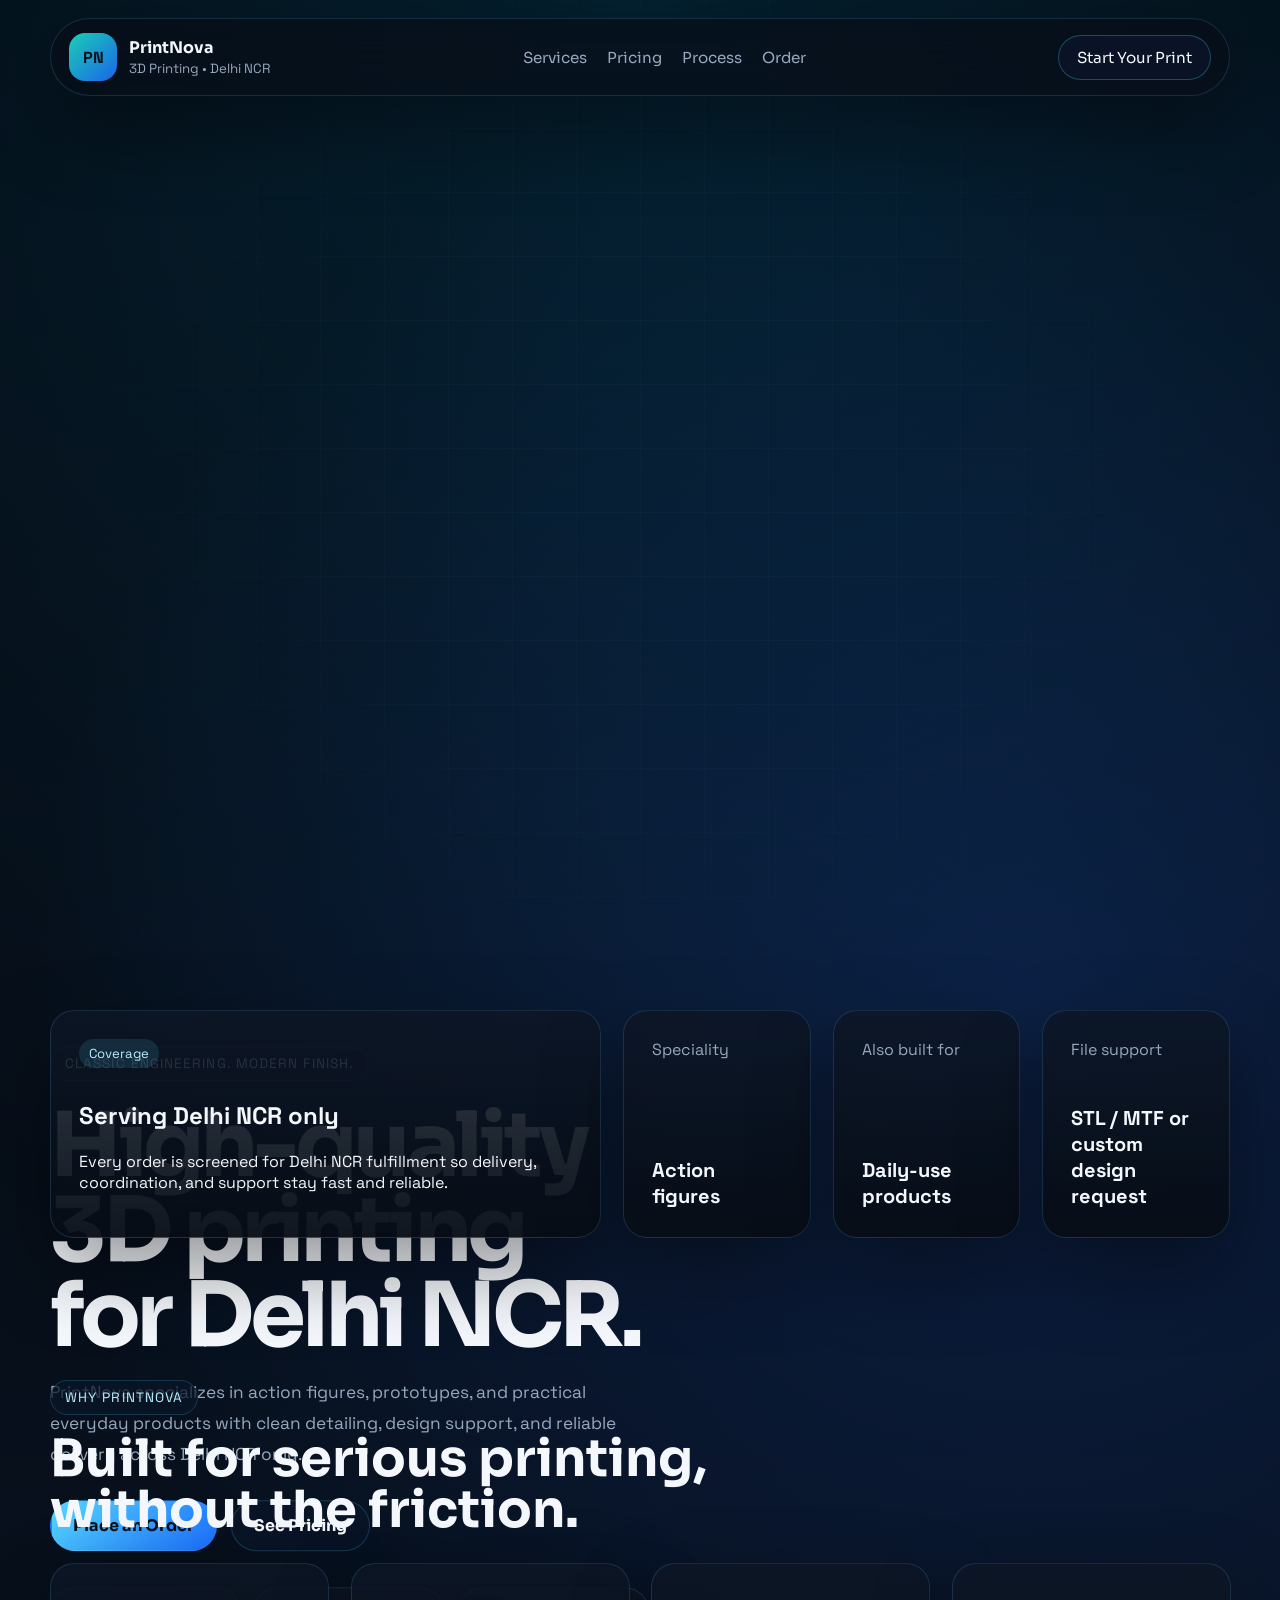
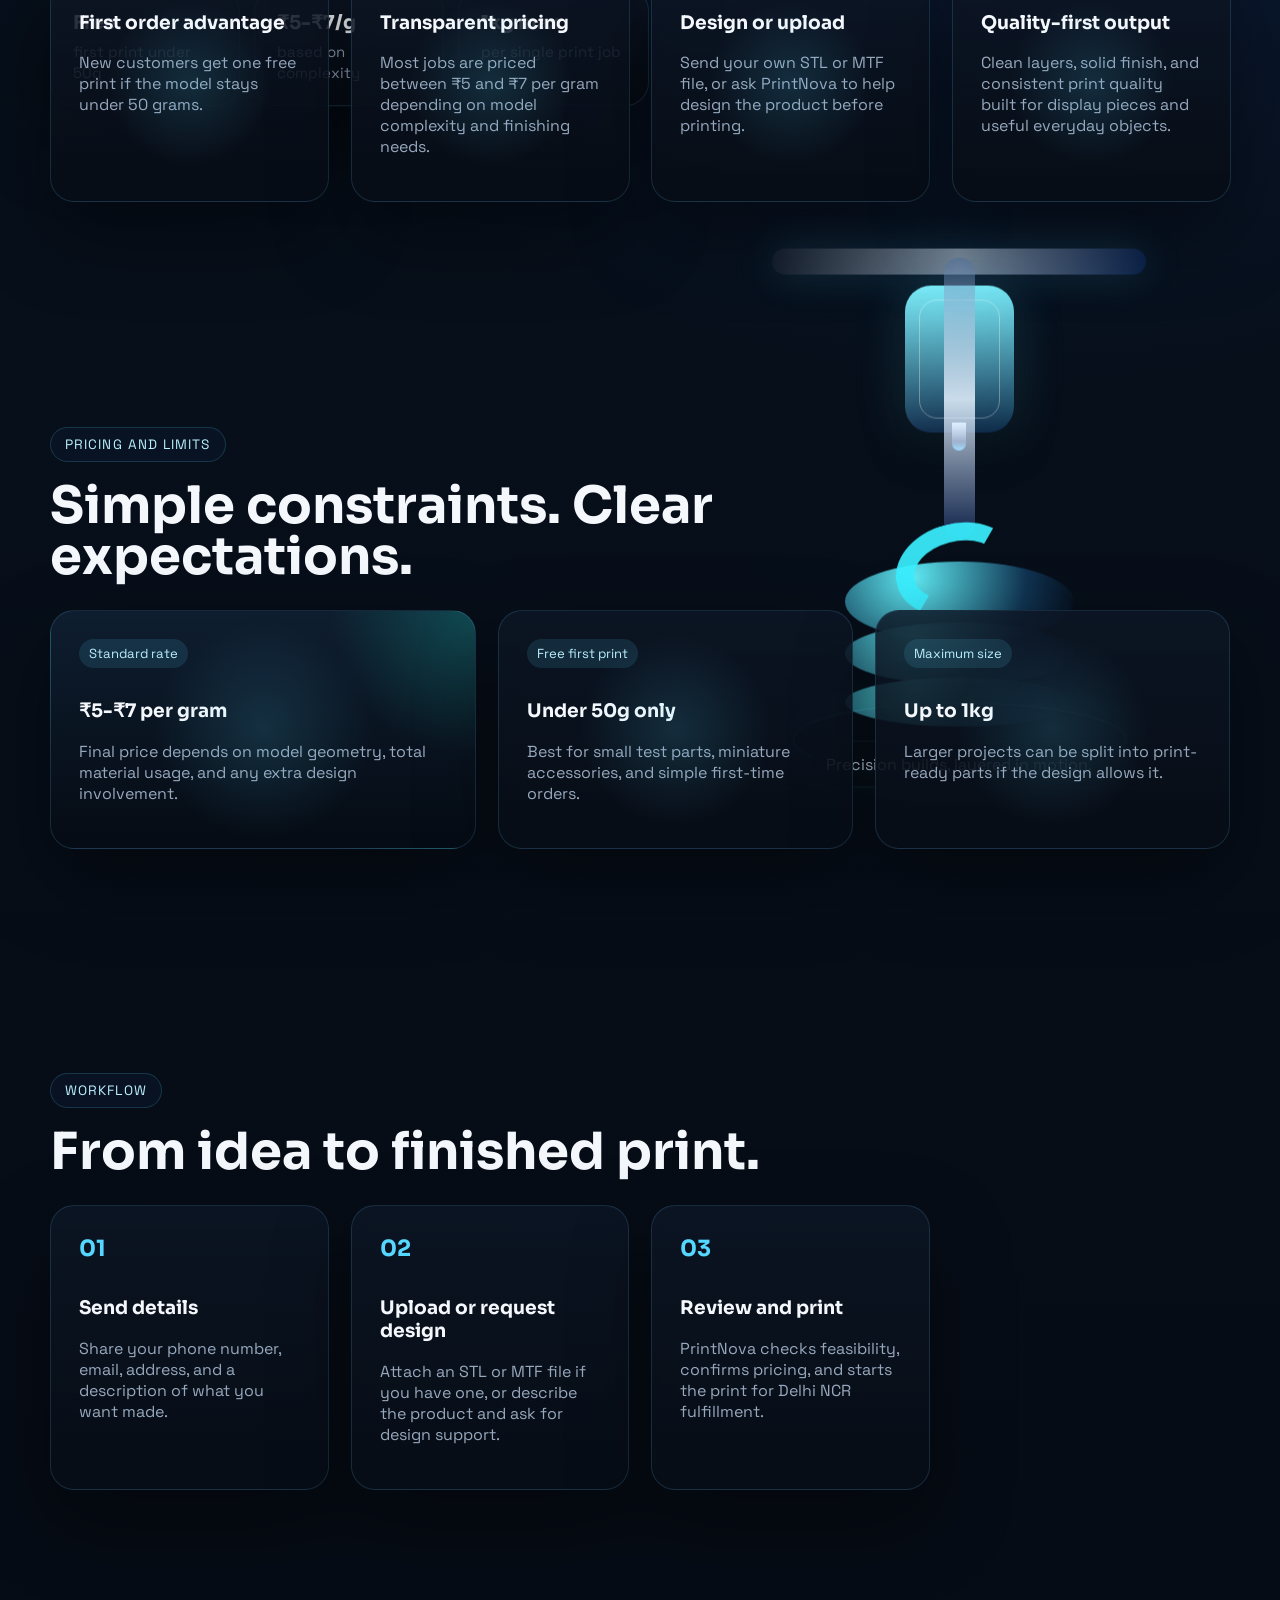
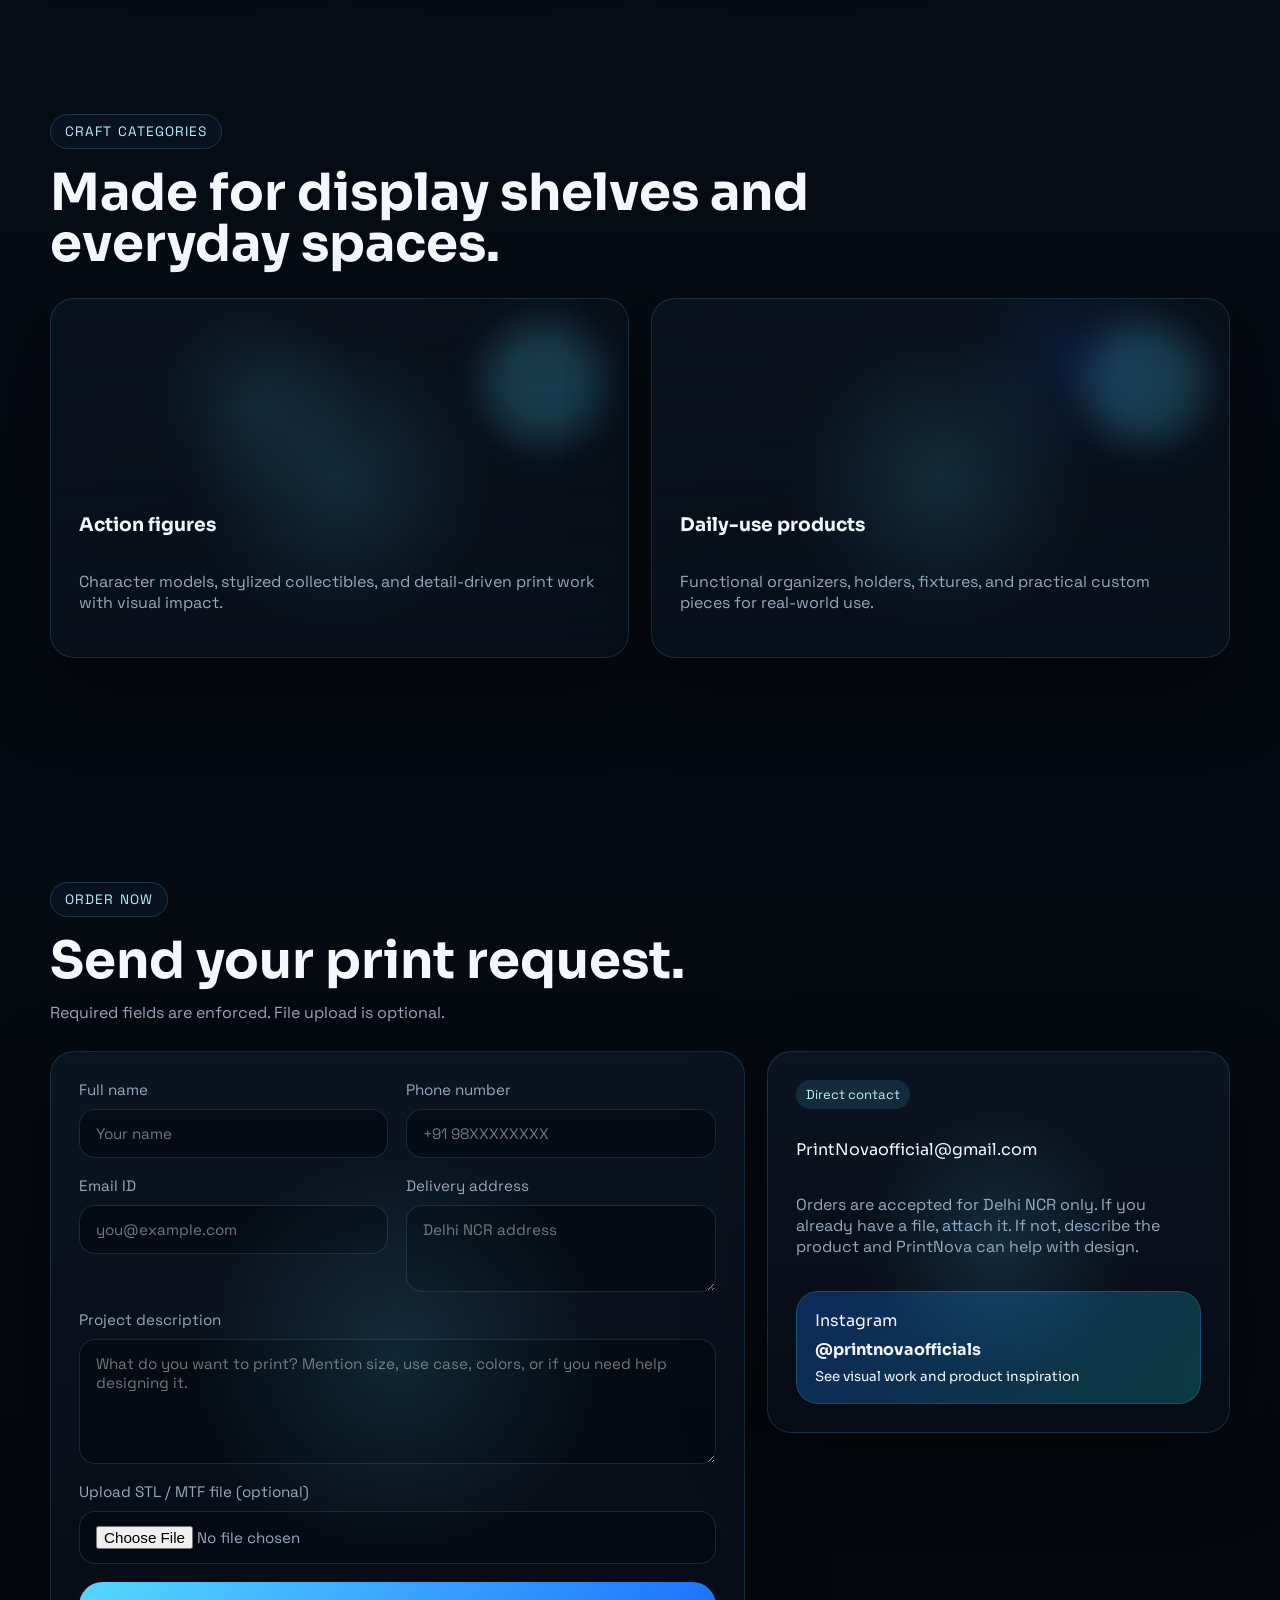
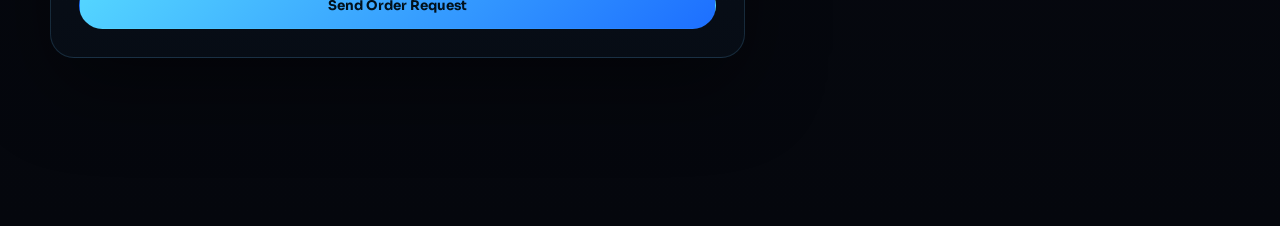
==== index.html @ bd1eeefd "Add files via upload" ====
<!DOCTYPE html>
<html lang="en">
  <head>
    <meta charset="UTF-8" />
    <meta name="viewport" content="width=device-width, initial-scale=1.0" />
    <title>PrintNova | Premium 3D Printing in Delhi NCR</title>
    <meta
      name="description"
      content="PrintNova provides premium 3D printing for Delhi NCR with fast quoting, custom design support, and high-quality prints for action figures and everyday products."
    />
    <link rel="preconnect" href="https://fonts.googleapis.com" />
    <link rel="preconnect" href="https://fonts.gstatic.com" crossorigin />
    <link
      href="https://fonts.googleapis.com/css2?family=Space+Grotesk:wght@400;500;700&family=Sora:wght@400;600;700;800&display=swap"
      rel="stylesheet"
    />
    <link rel="icon" type="image/svg+xml" href="./favicon.svg" />
    <link rel="stylesheet" href="./styles.css" />
  </head>
  <body>
    <div class="site-shell">
      <header class="topbar">
        <a class="brand" href="#home" aria-label="PrintNova home">
          <span class="brand-mark">PN</span>
          <span class="brand-text">
            <strong>PrintNova</strong>
            <small>3D Printing • Delhi NCR</small>
          </span>
        </a>
        <nav class="nav">
          <a href="#services">Services</a>
          <a href="#pricing">Pricing</a>
          <a href="#process">Process</a>
          <a href="#order">Order</a>
        </nav>
        <a class="cta-link" href="#order">Start Your Print</a>
      </header>

      <main id="home">
        <section class="hero section reveal">
          <div class="hero-copy">
            <div class="eyebrow">Classic engineering. Modern finish.</div>
            <h1>High-quality 3D printing for Delhi NCR.</h1>
            <p class="hero-text">
              PrintNova specializes in action figures, prototypes, and practical
              everyday products with clean detailing, design support, and
              reliable delivery across Delhi NCR only.
            </p>
            <div class="hero-actions">
              <a class="button button-primary" href="#order">Place an Order</a>
              <a class="button button-secondary" href="#pricing">See Pricing</a>
            </div>
            <ul class="hero-metrics">
              <li>
                <strong>Free</strong>
                <span>first print under 50g</span>
              </li>
              <li>
                <strong>₹5-₹7/g</strong>
                <span>based on complexity</span>
              </li>
              <li>
                <strong>1kg max</strong>
                <span>per single print job</span>
              </li>
            </ul>
          </div>

          <div class="hero-visual" aria-hidden="true">
            <div class="printer-stage">
              <div class="printer-rail"></div>
              <div class="printer-head"></div>
              <div class="printer-beam"></div>
              <div class="build build-one"></div>
              <div class="build build-two"></div>
              <div class="build build-three"></div>
              <div class="halo"></div>
            </div>
            <div class="visual-caption">Precision builds, layered in motion.</div>
          </div>
        </section>

        <section class="feature-band reveal">
          <div class="band-card">
            <span class="band-label">Coverage</span>
            <h2>Serving Delhi NCR only</h2>
            <p>
              Every order is screened for Delhi NCR fulfillment so delivery,
              coordination, and support stay fast and reliable.
            </p>
          </div>
          <div class="band-grid">
            <article class="mini-panel">
              <span>Speciality</span>
              <strong>Action figures</strong>
            </article>
            <article class="mini-panel">
              <span>Also built for</span>
              <strong>Daily-use products</strong>
            </article>
            <article class="mini-panel">
              <span>File support</span>
              <strong>STL / MTF or custom design request</strong>
            </article>
          </div>
        </section>

        <section class="services section reveal" id="services">
          <div class="section-heading">
            <div class="eyebrow">Why PrintNova</div>
            <h2>Built for serious printing, without the friction.</h2>
          </div>
          <div class="service-grid">
            <article class="service-card tilt-card">
              <h3>First order advantage</h3>
              <p>
                New customers get one free print if the model stays under 50
                grams.
              </p>
            </article>
            <article class="service-card tilt-card">
              <h3>Transparent pricing</h3>
              <p>
                Most jobs are priced between ₹5 and ₹7 per gram depending on
                model complexity and finishing needs.
              </p>
            </article>
            <article class="service-card tilt-card">
              <h3>Design or upload</h3>
              <p>
                Send your own STL or MTF file, or ask PrintNova to help design
                the product before printing.
              </p>
            </article>
            <article class="service-card tilt-card">
              <h3>Quality-first output</h3>
              <p>
                Clean layers, solid finish, and consistent print quality built
                for display pieces and useful everyday objects.
              </p>
            </article>
          </div>
        </section>

        <section class="pricing section reveal" id="pricing">
          <div class="section-heading">
            <div class="eyebrow">Pricing and limits</div>
            <h2>Simple constraints. Clear expectations.</h2>
          </div>
          <div class="pricing-layout">
            <article class="price-card primary-card">
              <span class="price-label">Standard rate</span>
              <h3>₹5-₹7 per gram</h3>
              <p>
                Final price depends on model geometry, total material usage, and
                any extra design involvement.
              </p>
            </article>
            <article class="price-card">
              <span class="price-label">Free first print</span>
              <h3>Under 50g only</h3>
              <p>
                Best for small test parts, miniature accessories, and simple
                first-time orders.
              </p>
            </article>
            <article class="price-card">
              <span class="price-label">Maximum size</span>
              <h3>Up to 1kg</h3>
              <p>
                Larger projects can be split into print-ready parts if the design
                allows it.
              </p>
            </article>
          </div>
        </section>

        <section class="process section reveal" id="process">
          <div class="section-heading">
            <div class="eyebrow">Workflow</div>
            <h2>From idea to finished print.</h2>
          </div>
          <div class="timeline">
            <article class="timeline-item">
              <span>01</span>
              <h3>Send details</h3>
              <p>
                Share your phone number, email, address, and a description of
                what you want made.
              </p>
            </article>
            <article class="timeline-item">
              <span>02</span>
              <h3>Upload or request design</h3>
              <p>
                Attach an STL or MTF file if you have one, or describe the
                product and ask for design support.
              </p>
            </article>
            <article class="timeline-item">
              <span>03</span>
              <h3>Review and print</h3>
              <p>
                PrintNova checks feasibility, confirms pricing, and starts the
                print for Delhi NCR fulfillment.
              </p>
            </article>
          </div>
        </section>

        <section class="showcase section reveal">
          <div class="section-heading">
            <div class="eyebrow">Craft categories</div>
            <h2>Made for display shelves and everyday spaces.</h2>
          </div>
          <div class="showcase-grid">
            <article class="showcase-card figure-card">
              <div class="card-glow"></div>
              <h3>Action figures</h3>
              <p>
                Character models, stylized collectibles, and detail-driven print
                work with visual impact.
              </p>
            </article>
            <article class="showcase-card utility-card">
              <div class="card-glow"></div>
              <h3>Daily-use products</h3>
              <p>
                Functional organizers, holders, fixtures, and practical custom
                pieces for real-world use.
              </p>
            </article>
          </div>
        </section>

        <section class="contact section reveal" id="order">
          <div class="section-heading">
            <div class="eyebrow">Order now</div>
            <h2>Send your print request.</h2>
            <p class="section-note">
              Required fields are enforced. File upload is optional.
            </p>
          </div>
          <div class="contact-layout">
            <form
              class="order-form"
              action="https://formsubmit.co/PrintNovaofficial@gmail.com"
              method="POST"
              enctype="multipart/form-data"
            >
              <input type="hidden" name="_subject" value="New PrintNova order request" />
              <input type="hidden" name="_captcha" value="false" />
              <input type="hidden" name="_template" value="table" />
              <input type="hidden" name="_next" value="https://formsubmit.co/thank-you" />

              <label>
                Full name
                <input type="text" name="name" placeholder="Your name" required />
              </label>
              <label>
                Phone number
                <input
                  type="tel"
                  name="phone"
                  placeholder="+91 98XXXXXXXX"
                  pattern="[0-9+ ()-]{10,}"
                  required
                />
              </label>
              <label>
                Email ID
                <input type="email" name="email" placeholder="you@example.com" required />
              </label>
              <label>
                Delivery address
                <textarea
                  name="address"
                  rows="3"
                  placeholder="Delhi NCR address"
                  required
                ></textarea>
              </label>
              <label>
                Project description
                <textarea
                  name="description"
                  rows="5"
                  placeholder="What do you want to print? Mention size, use case, colors, or if you need help designing it."
                  required
                ></textarea>
              </label>
              <label>
                Upload STL / MTF file (optional)
                <input type="file" name="attachment" accept=".stl,.mtf,.zip,.obj,.3mf" />
              </label>
              <button class="button button-primary submit-button" type="submit">
                Send Order Request
              </button>
            </form>

            <aside class="contact-panel">
              <div class="contact-chip">Direct contact</div>
              <a href="mailto:PrintNovaofficial@gmail.com">PrintNovaofficial@gmail.com</a>
              <p>
                Orders are accepted for Delhi NCR only. If you already have a
                file, attach it. If not, describe the product and PrintNova can
                help with design.
              </p>
              <a
                class="instagram-card"
                href="https://www.instagram.com/printnovaofficials/"
                target="_blank"
                rel="noreferrer"
              >
                <span>Instagram</span>
                <strong>@printnovaofficials</strong>
                <small>See visual work and product inspiration</small>
              </a>
            </aside>
          </div>
        </section>
      </main>
    </div>

    <script src="./script.js"></script>
  </body>
</html>
---- styles.css ----
:root {
  --bg: #060b14;
  --bg-soft: #0a1220;
  --panel: rgba(12, 21, 37, 0.72);
  --panel-strong: rgba(9, 18, 31, 0.94);
  --line: rgba(109, 196, 255, 0.16);
  --text: #f4f7fb;
  --muted: #97a8bd;
  --cyan: #55d7ff;
  --cyan-strong: #00b6ff;
  --blue: #1d6fff;
  --teal: #1cf0d0;
  --shadow: 0 32px 80px rgba(0, 0, 0, 0.4);
  --radius-xl: 32px;
  --radius-lg: 24px;
  --radius-md: 18px;
  --max-width: 1180px;
}

* {
  box-sizing: border-box;
}

html {
  scroll-behavior: smooth;
}

body {
  margin: 0;
  min-height: 100vh;
  font-family: "Space Grotesk", sans-serif;
  color: var(--text);
  background:
    radial-gradient(circle at top, rgba(0, 183, 255, 0.14), transparent 26%),
    radial-gradient(circle at 80% 20%, rgba(35, 102, 255, 0.18), transparent 24%),
    linear-gradient(180deg, #04070d 0%, #07101c 30%, #05070d 100%);
  overflow-x: hidden;
}

body::before {
  content: "";
  position: fixed;
  inset: 0;
  background-image:
    linear-gradient(rgba(255, 255, 255, 0.02) 1px, transparent 1px),
    linear-gradient(90deg, rgba(255, 255, 255, 0.02) 1px, transparent 1px);
  background-size: 64px 64px;
  mask-image: radial-gradient(circle at center, black 30%, transparent 90%);
  pointer-events: none;
}

a {
  color: inherit;
  text-decoration: none;
}

.site-shell {
  width: min(calc(100% - 32px), var(--max-width));
  margin: 0 auto;
  padding-bottom: 56px;
}

.topbar {
  position: sticky;
  top: 0;
  z-index: 50;
  display: flex;
  align-items: center;
  justify-content: space-between;
  gap: 20px;
  margin-top: 18px;
  padding: 14px 18px;
  border: 1px solid var(--line);
  border-radius: 999px;
  background: rgba(8, 14, 24, 0.7);
  backdrop-filter: blur(18px);
  box-shadow: var(--shadow);
}

.brand {
  display: flex;
  align-items: center;
  gap: 12px;
}

.brand-mark {
  display: grid;
  place-items: center;
  width: 48px;
  height: 48px;
  border-radius: 16px;
  background: linear-gradient(135deg, rgba(31, 240, 208, 0.85), rgba(29, 111, 255, 0.9));
  color: #04111d;
  font-weight: 800;
}

.brand-text {
  display: flex;
  flex-direction: column;
  gap: 2px;
}

.brand-text strong,
.nav a,
.button,
.cta-link,
.section-heading h2,
.service-card h3,
.price-card h3,
.timeline-item h3,
.showcase-card h3,
.contact-panel a {
  font-family: "Sora", sans-serif;
}

.brand-text small,
.nav a,
.hero-text,
.section-note,
.service-card p,
.price-card p,
.timeline-item p,
.showcase-card p,
.contact-panel p,
label,
input,
textarea {
  color: var(--muted);
}

.nav {
  display: flex;
  gap: 20px;
}

.nav a,
.cta-link {
  font-size: 0.95rem;
}

.cta-link,
.button {
  transition: transform 220ms ease, border-color 220ms ease, background 220ms ease;
}

.cta-link {
  padding: 12px 18px;
  border: 1px solid rgba(85, 215, 255, 0.28);
  border-radius: 999px;
  background: rgba(11, 22, 39, 0.9);
}

.section {
  padding: 112px 0;
}

.hero {
  display: grid;
  grid-template-columns: 1.05fr 0.95fr;
  align-items: center;
  gap: 40px;
  min-height: calc(100vh - 130px);
}

.eyebrow {
  display: inline-flex;
  width: fit-content;
  padding: 8px 14px;
  border: 1px solid rgba(85, 215, 255, 0.18);
  border-radius: 999px;
  background: rgba(11, 22, 39, 0.72);
  color: #b9efff;
  font-size: 0.85rem;
  letter-spacing: 0.08em;
  text-transform: uppercase;
}

.hero h1 {
  margin: 22px 0 18px;
  font-family: "Sora", sans-serif;
  font-size: clamp(3rem, 7vw, 6rem);
  line-height: 0.95;
  letter-spacing: -0.05em;
}

.hero-text {
  max-width: 640px;
  font-size: 1.08rem;
  line-height: 1.8;
}

.hero-actions {
  display: flex;
  gap: 14px;
  margin: 30px 0 36px;
}

.button {
  display: inline-flex;
  align-items: center;
  justify-content: center;
  padding: 14px 22px;
  border-radius: 999px;
  border: 1px solid transparent;
  font-weight: 700;
  cursor: pointer;
}

.button-primary {
  background: linear-gradient(135deg, var(--cyan), var(--blue));
  color: #02111b;
}

.button-secondary {
  border-color: rgba(85, 215, 255, 0.2);
  background: rgba(11, 22, 39, 0.9);
  color: var(--text);
}

.hero-metrics {
  display: grid;
  grid-template-columns: repeat(3, minmax(0, 1fr));
  gap: 14px;
  padding: 0;
  margin: 0;
  list-style: none;
}

.hero-metrics li,
.band-card,
.mini-panel,
.service-card,
.price-card,
.timeline-item,
.showcase-card,
.order-form,
.contact-panel {
  position: relative;
  overflow: hidden;
  border: 1px solid var(--line);
  border-radius: var(--radius-lg);
  background: linear-gradient(180deg, rgba(13, 22, 37, 0.84), rgba(7, 13, 22, 0.96));
  box-shadow: var(--shadow);
}

.hero-metrics li {
  padding: 22px;
}

.hero-metrics strong {
  display: block;
  margin-bottom: 6px;
  font-size: 1.2rem;
  font-family: "Sora", sans-serif;
}

.hero-metrics span {
  color: var(--muted);
  font-size: 0.94rem;
}

.hero-visual {
  position: relative;
  display: grid;
  place-items: center;
  min-height: 680px;
}

.printer-stage {
  position: relative;
  width: min(90vw, 520px);
  aspect-ratio: 1 / 1.18;
  transform-style: preserve-3d;
}

.printer-rail,
.printer-beam,
.printer-head,
.build,
.halo {
  position: absolute;
}

.printer-rail {
  top: 12%;
  left: 14%;
  width: 72%;
  height: 26px;
  border-radius: 999px;
  background: linear-gradient(90deg, rgba(138, 160, 191, 0.1), rgba(216, 236, 255, 0.55), rgba(29, 111, 255, 0.2));
  box-shadow: 0 0 40px rgba(85, 215, 255, 0.18);
}

.printer-beam {
  top: 13.5%;
  left: 47%;
  width: 6%;
  height: 46%;
  border-radius: 20px;
  background: linear-gradient(180deg, rgba(74, 111, 167, 0.4), rgba(231, 243, 255, 0.85), rgba(35, 102, 255, 0.2));
}

.printer-head {
  top: 18%;
  left: 39.5%;
  width: 21%;
  height: 24%;
  border-radius: 26px;
  background:
    linear-gradient(180deg, rgba(120, 241, 255, 0.95), rgba(13, 44, 76, 0.92)),
    linear-gradient(135deg, rgba(255, 255, 255, 0.9), rgba(255, 255, 255, 0));
  box-shadow:
    0 18px 40px rgba(0, 0, 0, 0.45),
    0 0 50px rgba(85, 215, 255, 0.22);
  animation: printerFloat 5.2s ease-in-out infinite;
}

.printer-head::before {
  content: "";
  position: absolute;
  inset: 14px;
  border-radius: 18px;
  border: 1px solid rgba(255, 255, 255, 0.32);
}

.printer-head::after {
  content: "";
  position: absolute;
  left: 50%;
  bottom: -18px;
  width: 14px;
  height: 28px;
  transform: translateX(-50%);
  border-radius: 0 0 14px 14px;
  background: linear-gradient(180deg, #dff6ff, #3c4f72 68%, #53d6ff 100%);
}

.build {
  left: 28%;
  width: 44%;
  border-radius: 50%;
  background: radial-gradient(circle at 30% 20%, rgba(100, 247, 255, 0.95), rgba(18, 56, 88, 0.9) 65%, rgba(4, 11, 23, 1) 100%);
}

.build-one {
  bottom: 24%;
  height: 13%;
}

.build-two {
  bottom: 17%;
  height: 10%;
}

.build-three {
  bottom: 10%;
  height: 8%;
}

.build-one::after {
  content: "";
  position: absolute;
  left: 22%;
  top: -48%;
  width: 38%;
  height: 70%;
  border-radius: 50%;
  border: 18px solid rgba(58, 239, 255, 0.92);
  border-right-color: transparent;
  border-bottom-color: transparent;
  transform: rotate(-15deg);
}

.halo {
  left: 18%;
  bottom: 2%;
  width: 64%;
  height: 12%;
  border-radius: 50%;
  border: 1px solid rgba(85, 215, 255, 0.4);
  box-shadow: 0 0 40px rgba(28, 240, 208, 0.15);
}

.visual-caption {
  position: absolute;
  bottom: 5%;
  padding: 12px 16px;
  border: 1px solid rgba(85, 215, 255, 0.12);
  border-radius: 999px;
  background: rgba(8, 14, 24, 0.76);
  color: #c3d3e7;
}

.feature-band,
.pricing-layout,
.showcase-grid,
.contact-layout {
  display: grid;
  gap: 22px;
}

.feature-band {
  grid-template-columns: 1fr 1.1fr;
  align-items: stretch;
  padding: 10px 0 30px;
}

.band-card,
.mini-panel,
.service-card,
.price-card,
.timeline-item,
.showcase-card,
.order-form,
.contact-panel {
  padding: 28px;
}

.band-label,
.price-label,
.contact-chip {
  display: inline-flex;
  width: fit-content;
  margin-bottom: 12px;
  padding: 6px 10px;
  border-radius: 999px;
  background: rgba(85, 215, 255, 0.12);
  color: #b9efff;
  font-size: 0.82rem;
}

.band-grid {
  display: grid;
  grid-template-columns: repeat(3, minmax(0, 1fr));
  gap: 22px;
}

.mini-panel {
  display: flex;
  flex-direction: column;
  justify-content: space-between;
  min-height: 180px;
}

.mini-panel span {
  color: var(--muted);
}

.mini-panel strong {
  font-size: 1.25rem;
  line-height: 1.3;
}

.section-heading {
  max-width: 800px;
  margin-bottom: 28px;
}

.section-heading h2 {
  margin: 18px 0 10px;
  font-size: clamp(2rem, 4vw, 3.6rem);
  line-height: 1;
}

.service-grid,
.timeline {
  display: grid;
  grid-template-columns: repeat(4, minmax(0, 1fr));
  gap: 22px;
}

.tilt-card {
  transform: perspective(1000px) rotateX(calc(var(--rotateX, 0deg))) rotateY(calc(var(--rotateY, 0deg)));
  transition: transform 240ms ease, border-color 240ms ease;
}

.service-card::before,
.price-card::before,
.showcase-card::before,
.order-form::before,
.contact-panel::before {
  content: "";
  position: absolute;
  inset: -20%;
  background: radial-gradient(circle at var(--pointer-x, 50%) var(--pointer-y, 50%), rgba(85, 215, 255, 0.14), transparent 32%);
  pointer-events: none;
}

.pricing-layout {
  grid-template-columns: 1.2fr 1fr 1fr;
}

.primary-card {
  background:
    radial-gradient(circle at top right, rgba(28, 240, 208, 0.22), transparent 30%),
    linear-gradient(180deg, rgba(15, 31, 49, 0.94), rgba(5, 11, 20, 1));
}

.timeline-item span {
  display: inline-flex;
  margin-bottom: 16px;
  color: var(--cyan);
  font-family: "Sora", sans-serif;
  font-size: 1.4rem;
  font-weight: 700;
}

.showcase-grid {
  grid-template-columns: repeat(2, minmax(0, 1fr));
}

.showcase-card {
  min-height: 360px;
  display: flex;
  flex-direction: column;
  justify-content: flex-end;
}

.figure-card {
  background:
    linear-gradient(180deg, rgba(7, 15, 26, 0.5), rgba(7, 15, 26, 1)),
    radial-gradient(circle at 35% 30%, rgba(85, 215, 255, 0.28), transparent 24%),
    linear-gradient(135deg, rgba(13, 22, 37, 0.9), rgba(7, 13, 22, 1));
}

.utility-card {
  background:
    linear-gradient(180deg, rgba(7, 15, 26, 0.5), rgba(7, 15, 26, 1)),
    radial-gradient(circle at 72% 18%, rgba(29, 111, 255, 0.28), transparent 22%),
    linear-gradient(135deg, rgba(13, 22, 37, 0.9), rgba(7, 13, 22, 1));
}

.card-glow {
  position: absolute;
  inset: 24px 24px auto auto;
  width: 120px;
  height: 120px;
  border-radius: 50%;
  filter: blur(18px);
  background: rgba(85, 215, 255, 0.22);
}

.contact-layout {
  grid-template-columns: 1.2fr 0.8fr;
  align-items: start;
}

.order-form {
  display: grid;
  grid-template-columns: repeat(2, minmax(0, 1fr));
  gap: 18px;
}

.order-form label {
  display: flex;
  flex-direction: column;
  gap: 10px;
  font-size: 0.95rem;
}

.order-form label:nth-last-child(3),
.order-form label:nth-last-child(2),
.submit-button {
  grid-column: 1 / -1;
}

input,
textarea {
  width: 100%;
  padding: 14px 16px;
  border: 1px solid rgba(109, 196, 255, 0.16);
  border-radius: 16px;
  background: rgba(3, 10, 18, 0.72);
  font: inherit;
  transition: border-color 220ms ease, box-shadow 220ms ease;
}

input:focus,
textarea:focus {
  outline: none;
  border-color: rgba(85, 215, 255, 0.55);
  box-shadow: 0 0 0 4px rgba(85, 215, 255, 0.1);
}

textarea {
  resize: vertical;
}

.contact-panel {
  display: flex;
  flex-direction: column;
  gap: 18px;
}

.instagram-card {
  display: grid;
  gap: 8px;
  margin-top: auto;
  padding: 18px;
  border: 1px solid rgba(85, 215, 255, 0.18);
  border-radius: 22px;
  background:
    linear-gradient(135deg, rgba(29, 111, 255, 0.25), rgba(28, 240, 208, 0.18)),
    rgba(11, 22, 39, 0.72);
}

.reveal {
  opacity: 0;
  transform: translateY(48px) scale(0.98);
  transition:
    opacity 850ms cubic-bezier(0.16, 1, 0.3, 1),
    transform 850ms cubic-bezier(0.16, 1, 0.3, 1);
}

.reveal.is-visible {
  opacity: 1;
  transform: translateY(0) scale(1);
}

.parallax {
  transform: translate3d(0, calc(var(--parallax-shift, 0px) * 1), 0);
}

.button:hover,
.cta-link:hover {
  transform: translateY(-2px);
}

.tilt-card:hover {
  border-color: rgba(85, 215, 255, 0.3);
}

@keyframes printerFloat {
  0%,
  100% {
    transform: translateY(0);
  }
  50% {
    transform: translateY(-18px);
  }
}

@media (max-width: 1080px) {
  .hero,
  .feature-band,
  .pricing-layout,
  .contact-layout,
  .service-grid,
  .timeline {
    grid-template-columns: 1fr;
  }

  .band-grid,
  .showcase-grid {
    grid-template-columns: 1fr;
  }

  .hero {
    min-height: auto;
    padding-top: 64px;
  }

  .hero-visual {
    min-height: 520px;
  }

  .order-form {
    grid-template-columns: 1fr;
  }

  .order-form label:nth-last-child(3),
  .order-form label:nth-last-child(2),
  .submit-button {
    grid-column: auto;
  }
}

@media (max-width: 820px) {
  .site-shell {
    width: min(calc(100% - 20px), var(--max-width));
  }

  .topbar {
    flex-wrap: wrap;
    justify-content: center;
    border-radius: 28px;
  }

  .nav {
    order: 3;
    width: 100%;
    justify-content: center;
    flex-wrap: wrap;
  }

  .hero h1 {
    font-size: clamp(2.6rem, 15vw, 4.2rem);
  }

  .hero-metrics {
    grid-template-columns: 1fr;
  }

  .section {
    padding: 88px 0;
  }
}

@media (prefers-reduced-motion: reduce) {
  html {
    scroll-behavior: auto;
  }

  *,
  *::before,
  *::after {
    animation: none !important;
    transition: none !important;
  }

  .reveal {
    opacity: 1;
    transform: none;
  }
}
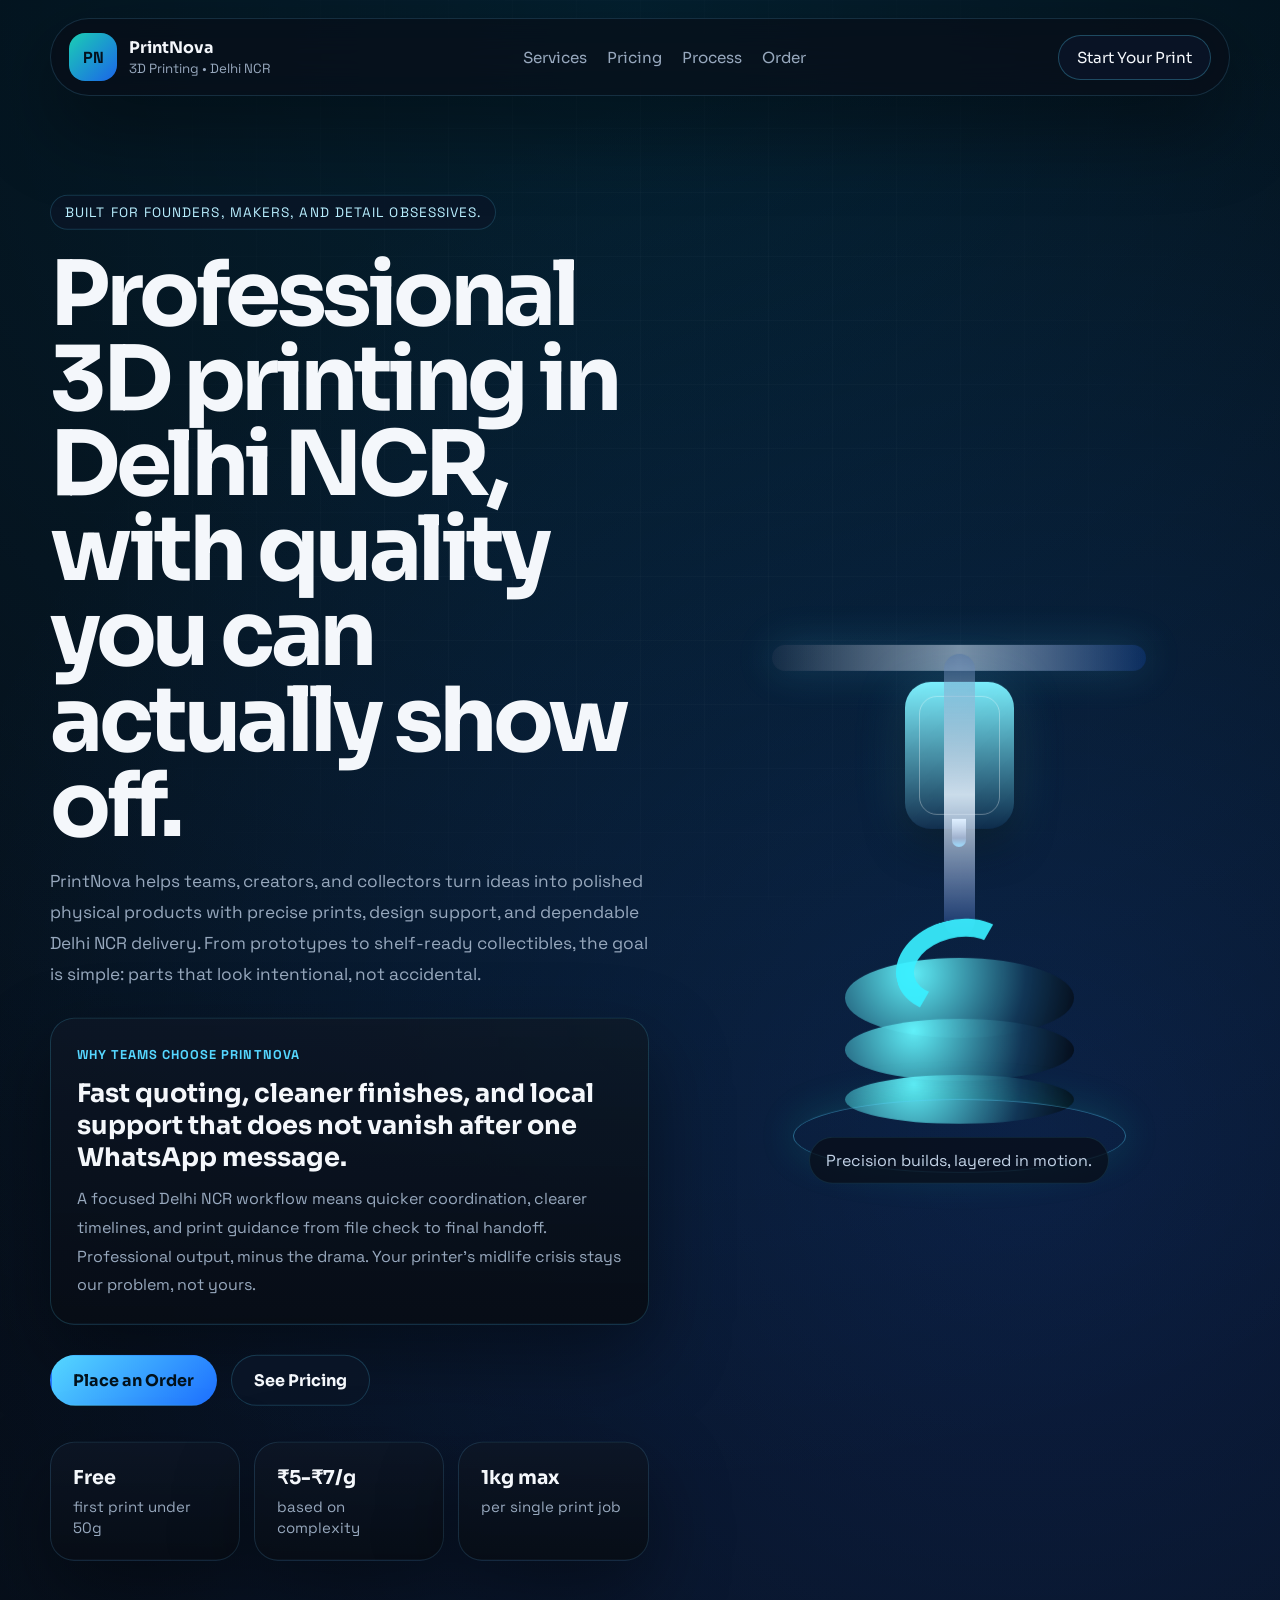
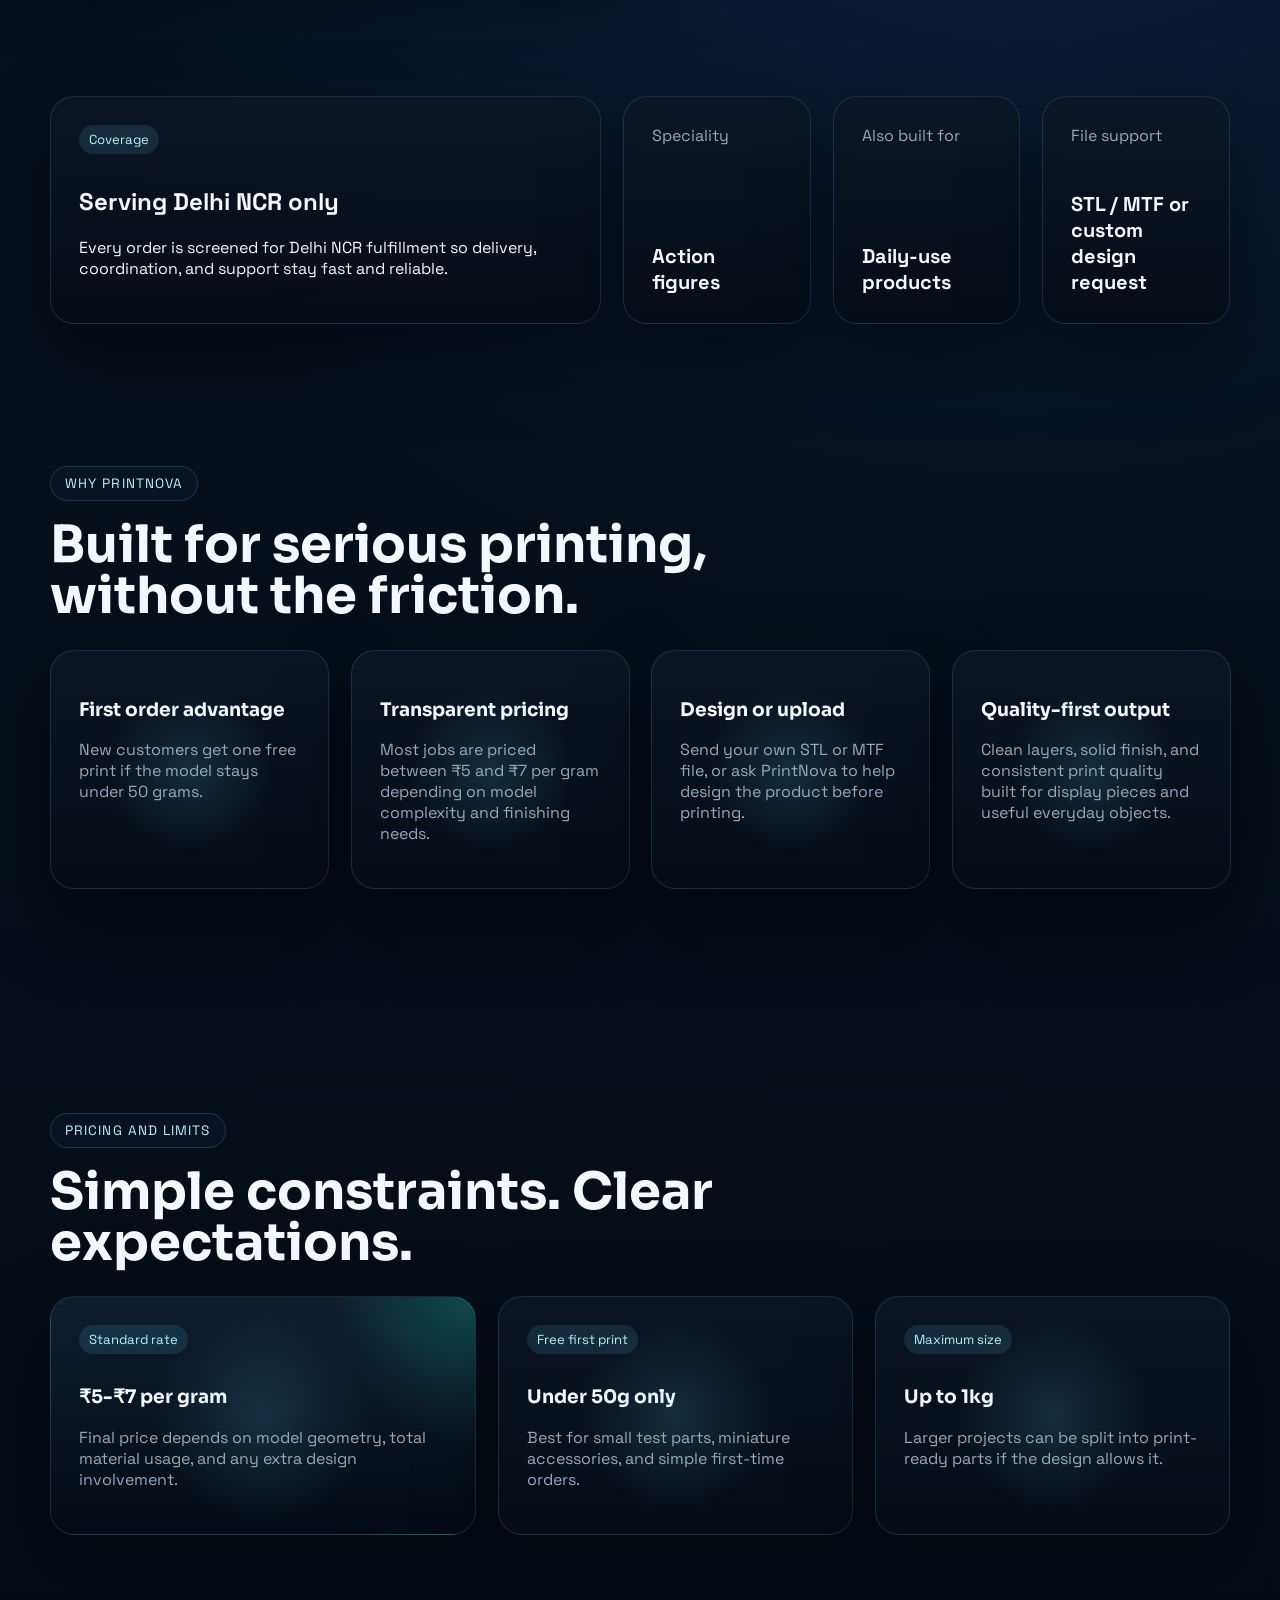
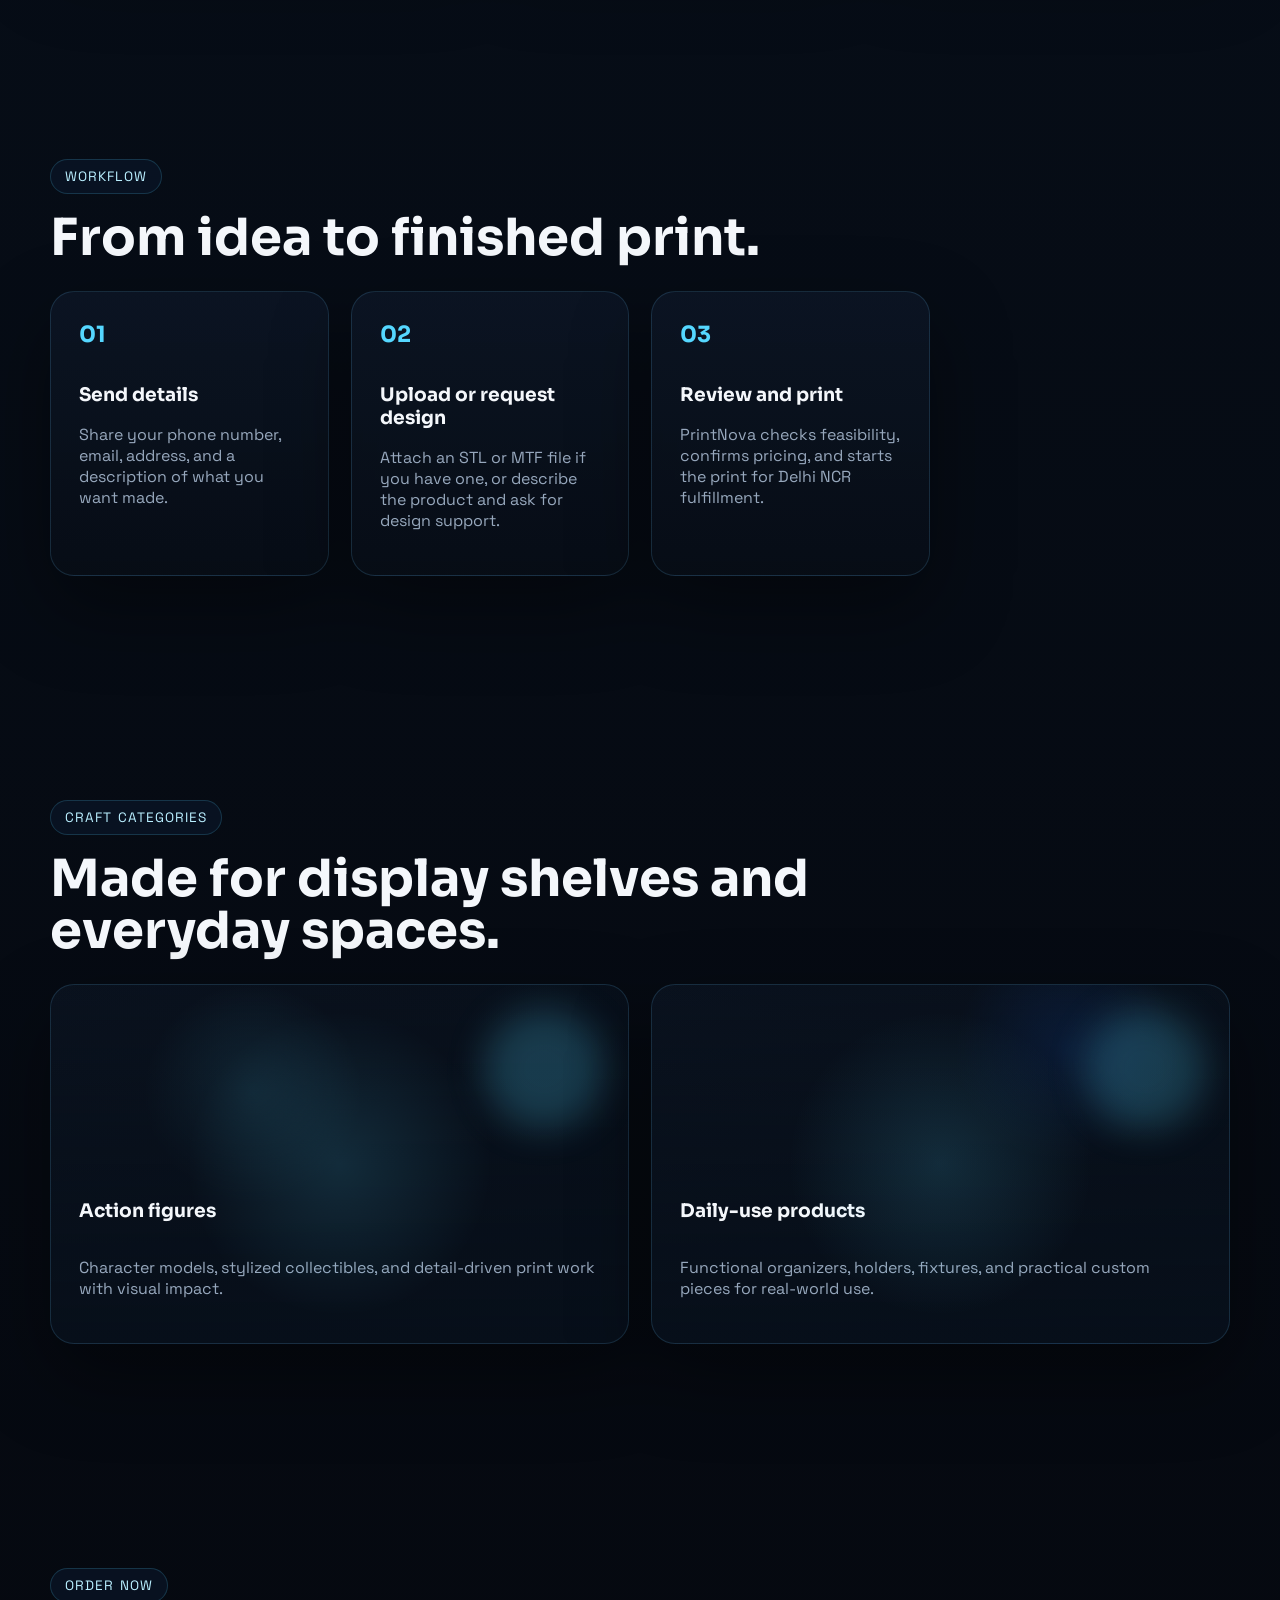
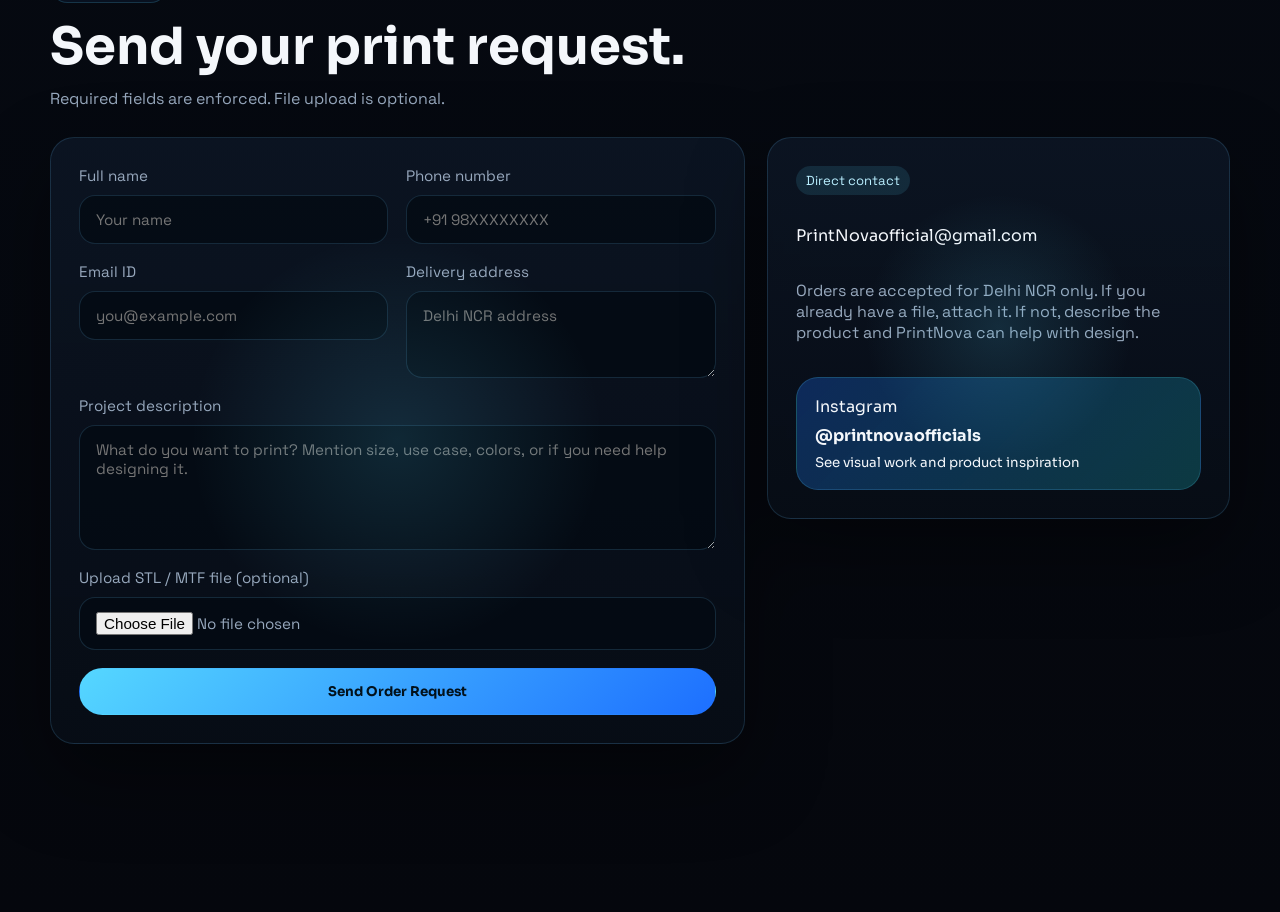
==== commit 9b629760: "Add files via upload" ====
--- a/index.html
+++ b/index.html
@@ -39,13 +39,25 @@
       <main id="home">
         <section class="hero section reveal">
           <div class="hero-copy">
-            <div class="eyebrow">Classic engineering. Modern finish.</div>
-            <h1>High-quality 3D printing for Delhi NCR.</h1>
+            <div class="eyebrow">Built for founders, makers, and detail obsessives.</div>
+            <h1>Professional 3D printing in Delhi NCR, with quality you can actually show off.</h1>
             <p class="hero-text">
-              PrintNova specializes in action figures, prototypes, and practical
-              everyday products with clean detailing, design support, and
-              reliable delivery across Delhi NCR only.
+              PrintNova helps teams, creators, and collectors turn ideas into
+              polished physical products with precise prints, design support,
+              and dependable Delhi NCR delivery. From prototypes to shelf-ready
+              collectibles, the goal is simple: parts that look intentional,
+              not accidental.
             </p>
+            <div class="usp-card">
+              <span class="usp-label">Why teams choose PrintNova</span>
+              <h2>Fast quoting, cleaner finishes, and local support that does not vanish after one WhatsApp message.</h2>
+              <p>
+                A focused Delhi NCR workflow means quicker coordination, clearer
+                timelines, and print guidance from file check to final handoff.
+                Professional output, minus the drama. Your printer's midlife
+                crisis stays our problem, not yours.
+              </p>
+            </div>
             <div class="hero-actions">
               <a class="button button-primary" href="#order">Place an Order</a>
               <a class="button button-secondary" href="#pricing">See Pricing</a>
--- a/styles.css
+++ b/styles.css
@@ -189,6 +189,41 @@
   line-height: 1.8;
 }
 
+.usp-card {
+  max-width: 640px;
+  margin-top: 28px;
+  padding: 24px 26px;
+  border: 1px solid rgba(85, 215, 255, 0.18);
+  border-radius: var(--radius-lg);
+  background:
+    linear-gradient(180deg, rgba(13, 22, 37, 0.88), rgba(7, 13, 22, 0.98)),
+    radial-gradient(circle at top right, rgba(28, 240, 208, 0.12), transparent 40%);
+  box-shadow: var(--shadow);
+}
+
+.usp-label {
+  display: inline-flex;
+  margin-bottom: 14px;
+  color: var(--cyan);
+  font-size: 0.8rem;
+  font-weight: 700;
+  letter-spacing: 0.08em;
+  text-transform: uppercase;
+}
+
+.usp-card h2 {
+  margin: 0 0 12px;
+  font-family: "Sora", sans-serif;
+  font-size: clamp(1.25rem, 2vw, 1.7rem);
+  line-height: 1.25;
+}
+
+.usp-card p {
+  margin: 0;
+  color: var(--muted);
+  line-height: 1.8;
+}
+
 .hero-actions {
   display: flex;
   gap: 14px;
@@ -701,6 +736,11 @@
     grid-template-columns: 1fr;
   }
 
+  .hero-actions {
+    flex-direction: column;
+    align-items: stretch;
+  }
+
   .section {
     padding: 88px 0;
   }
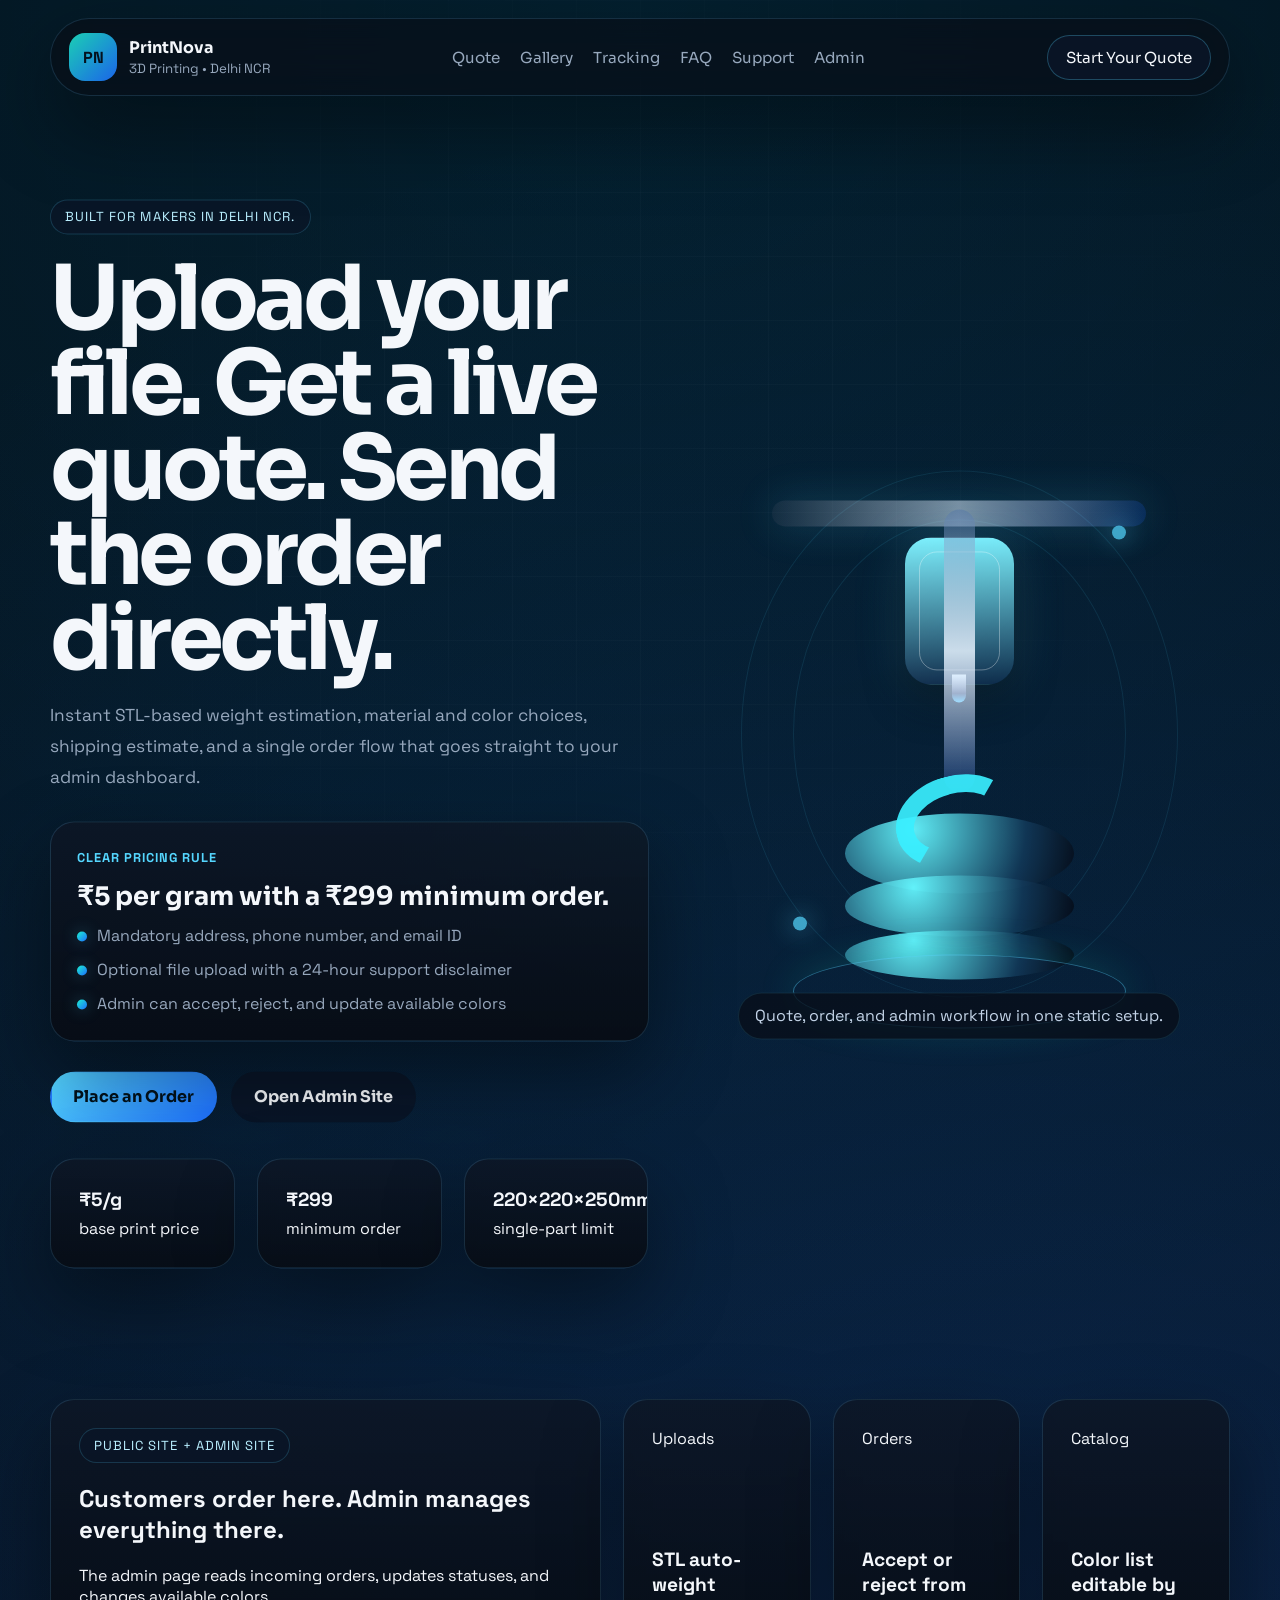
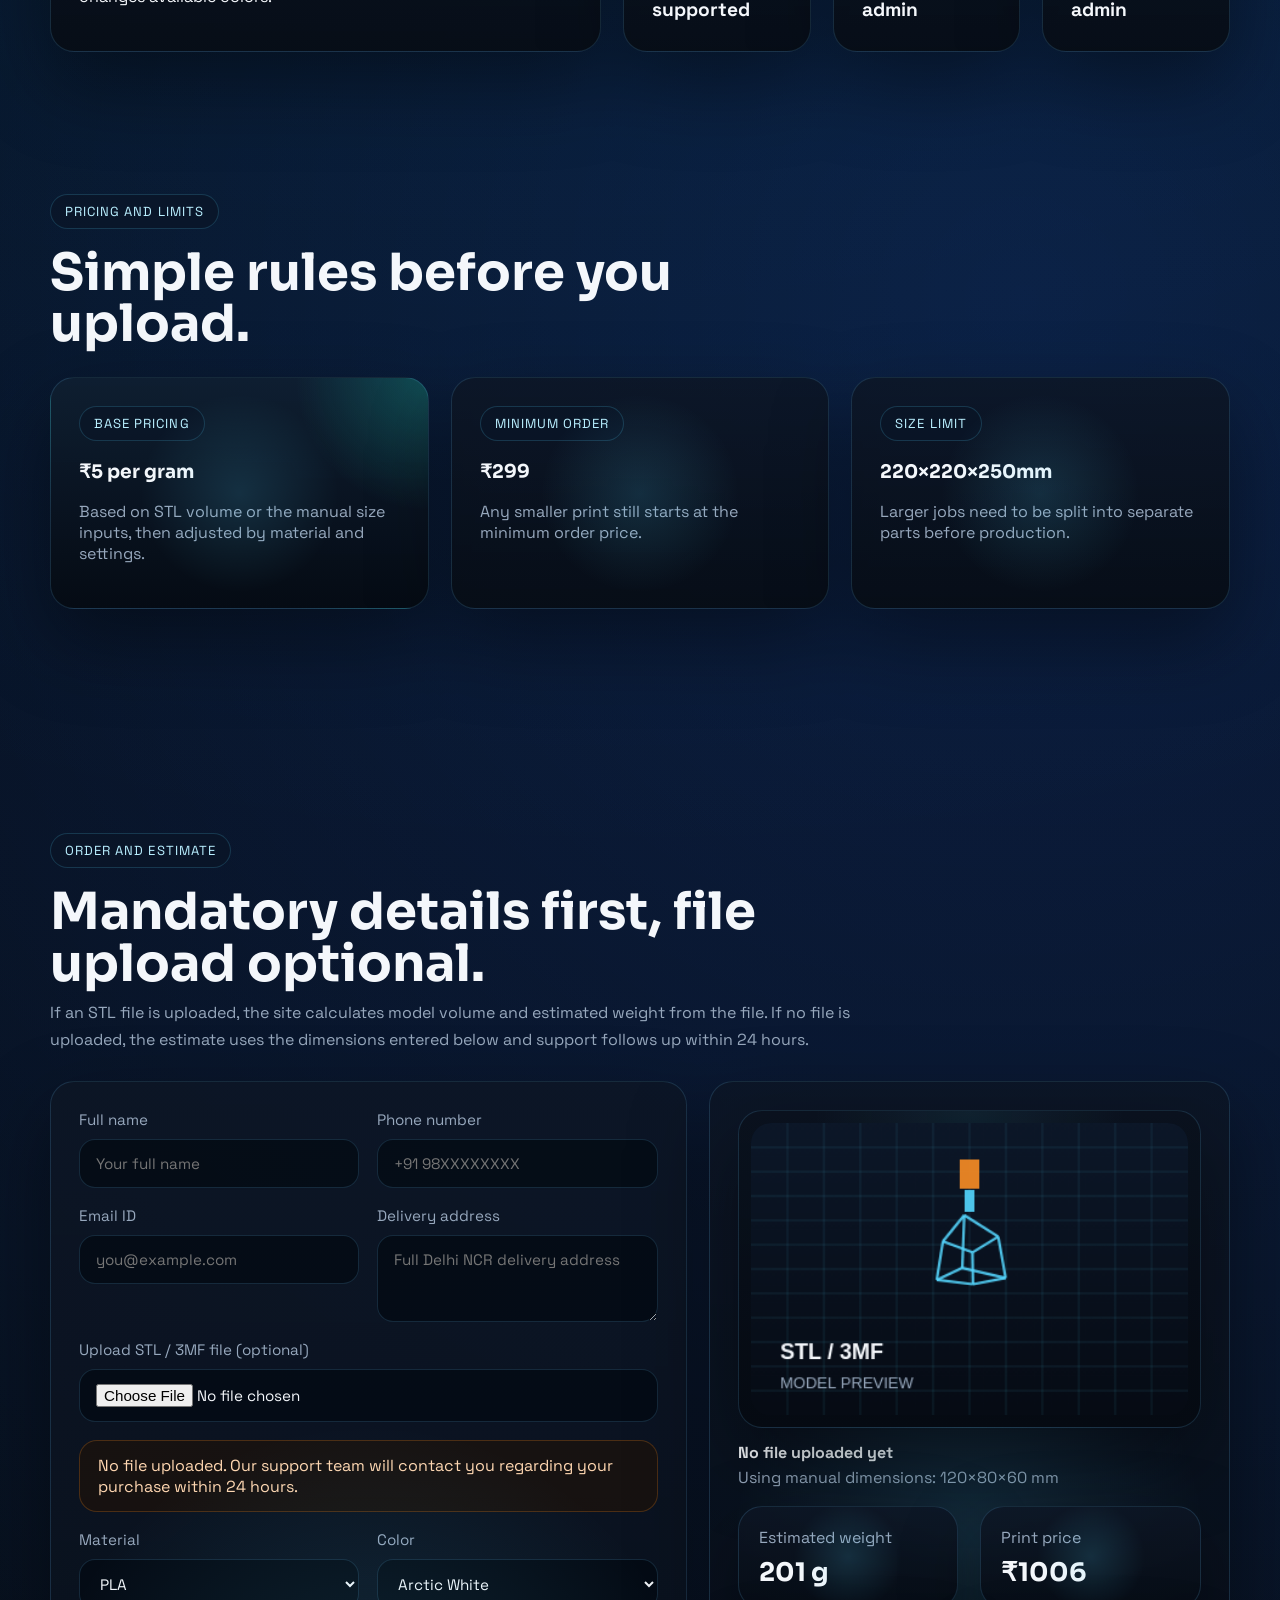
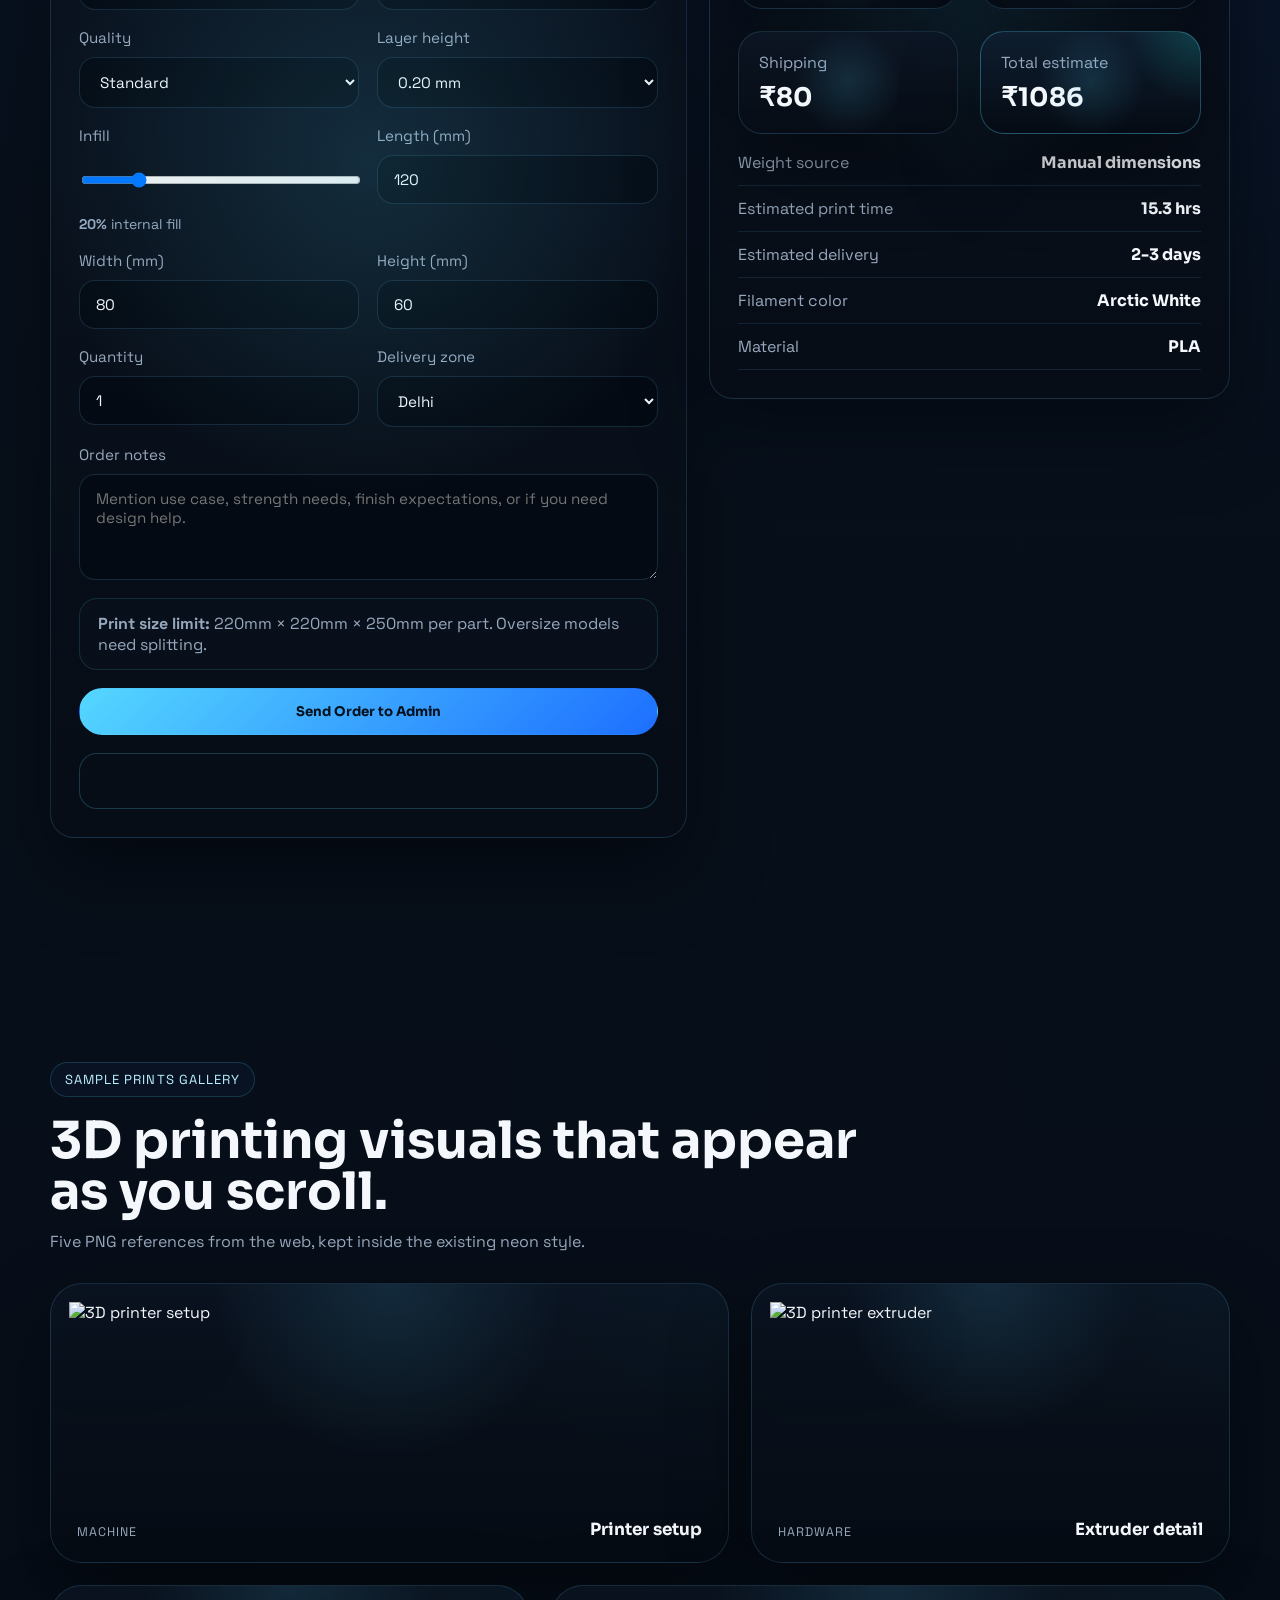
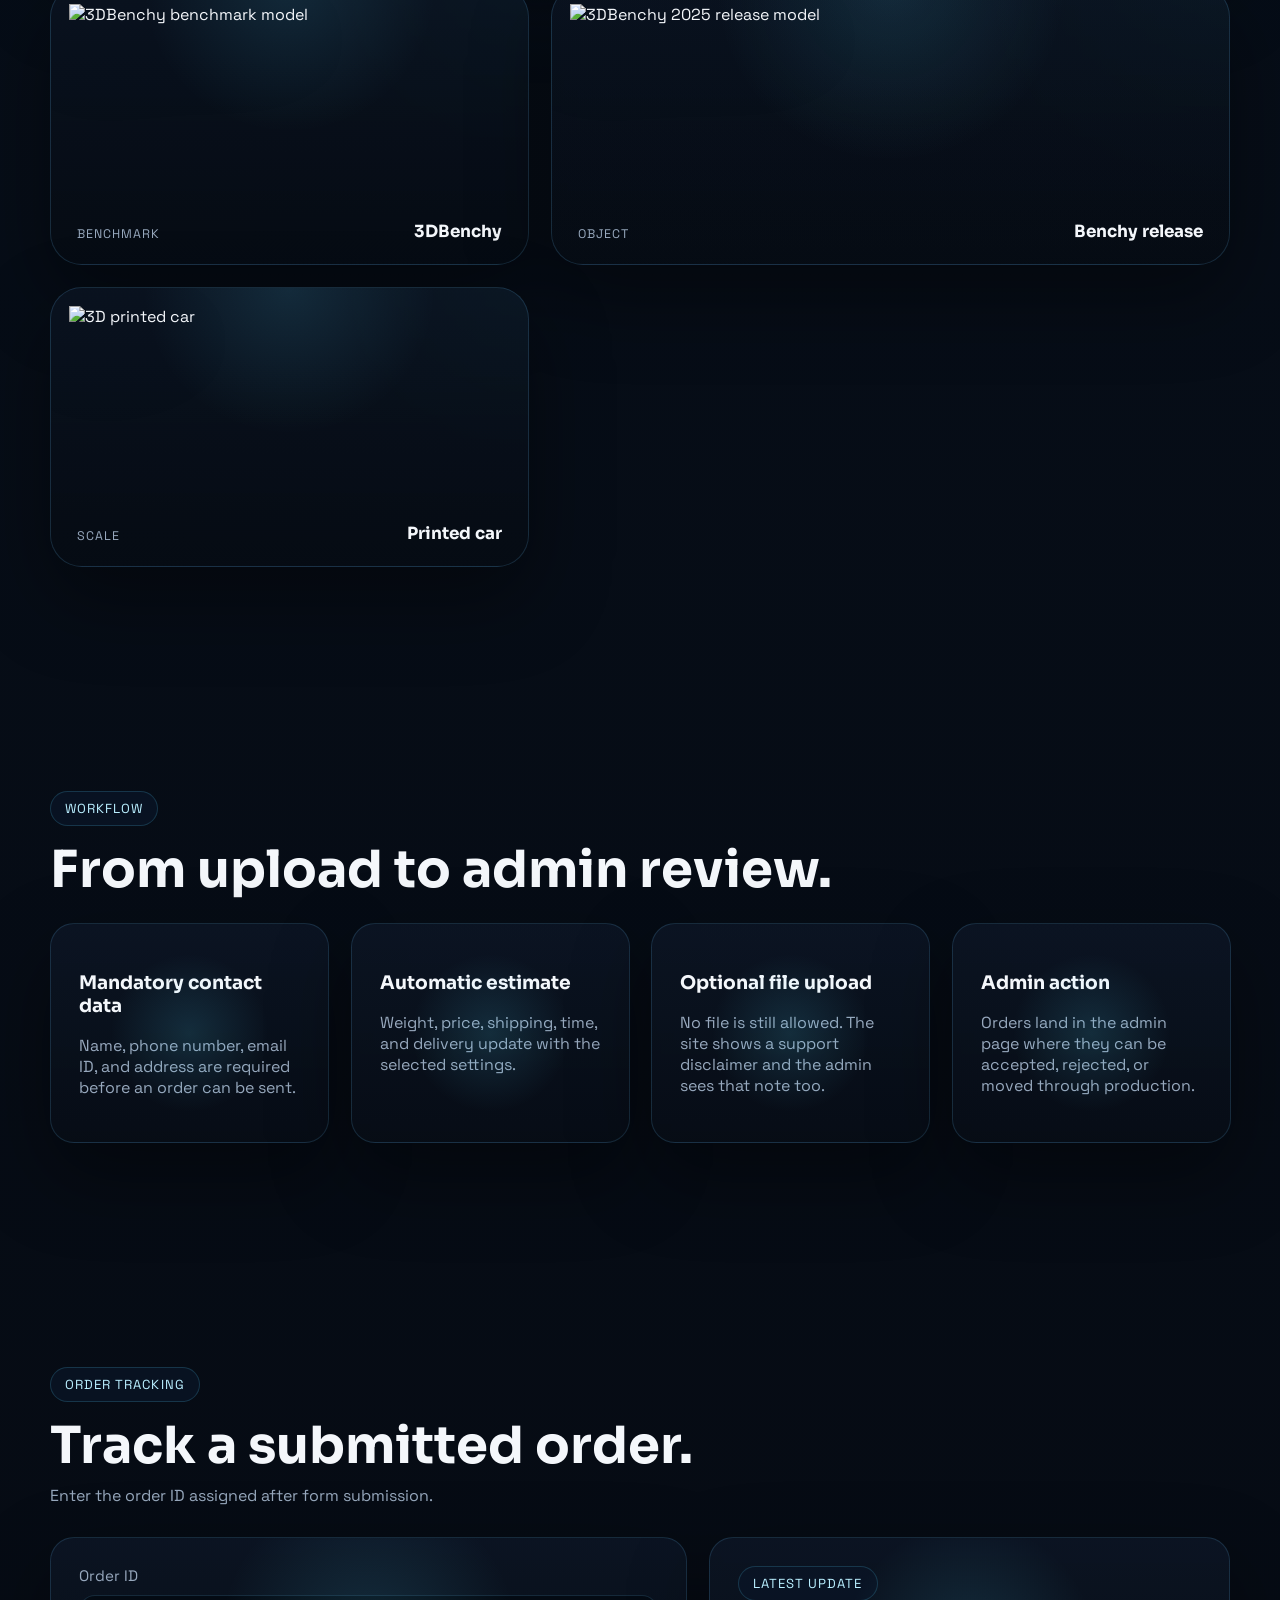
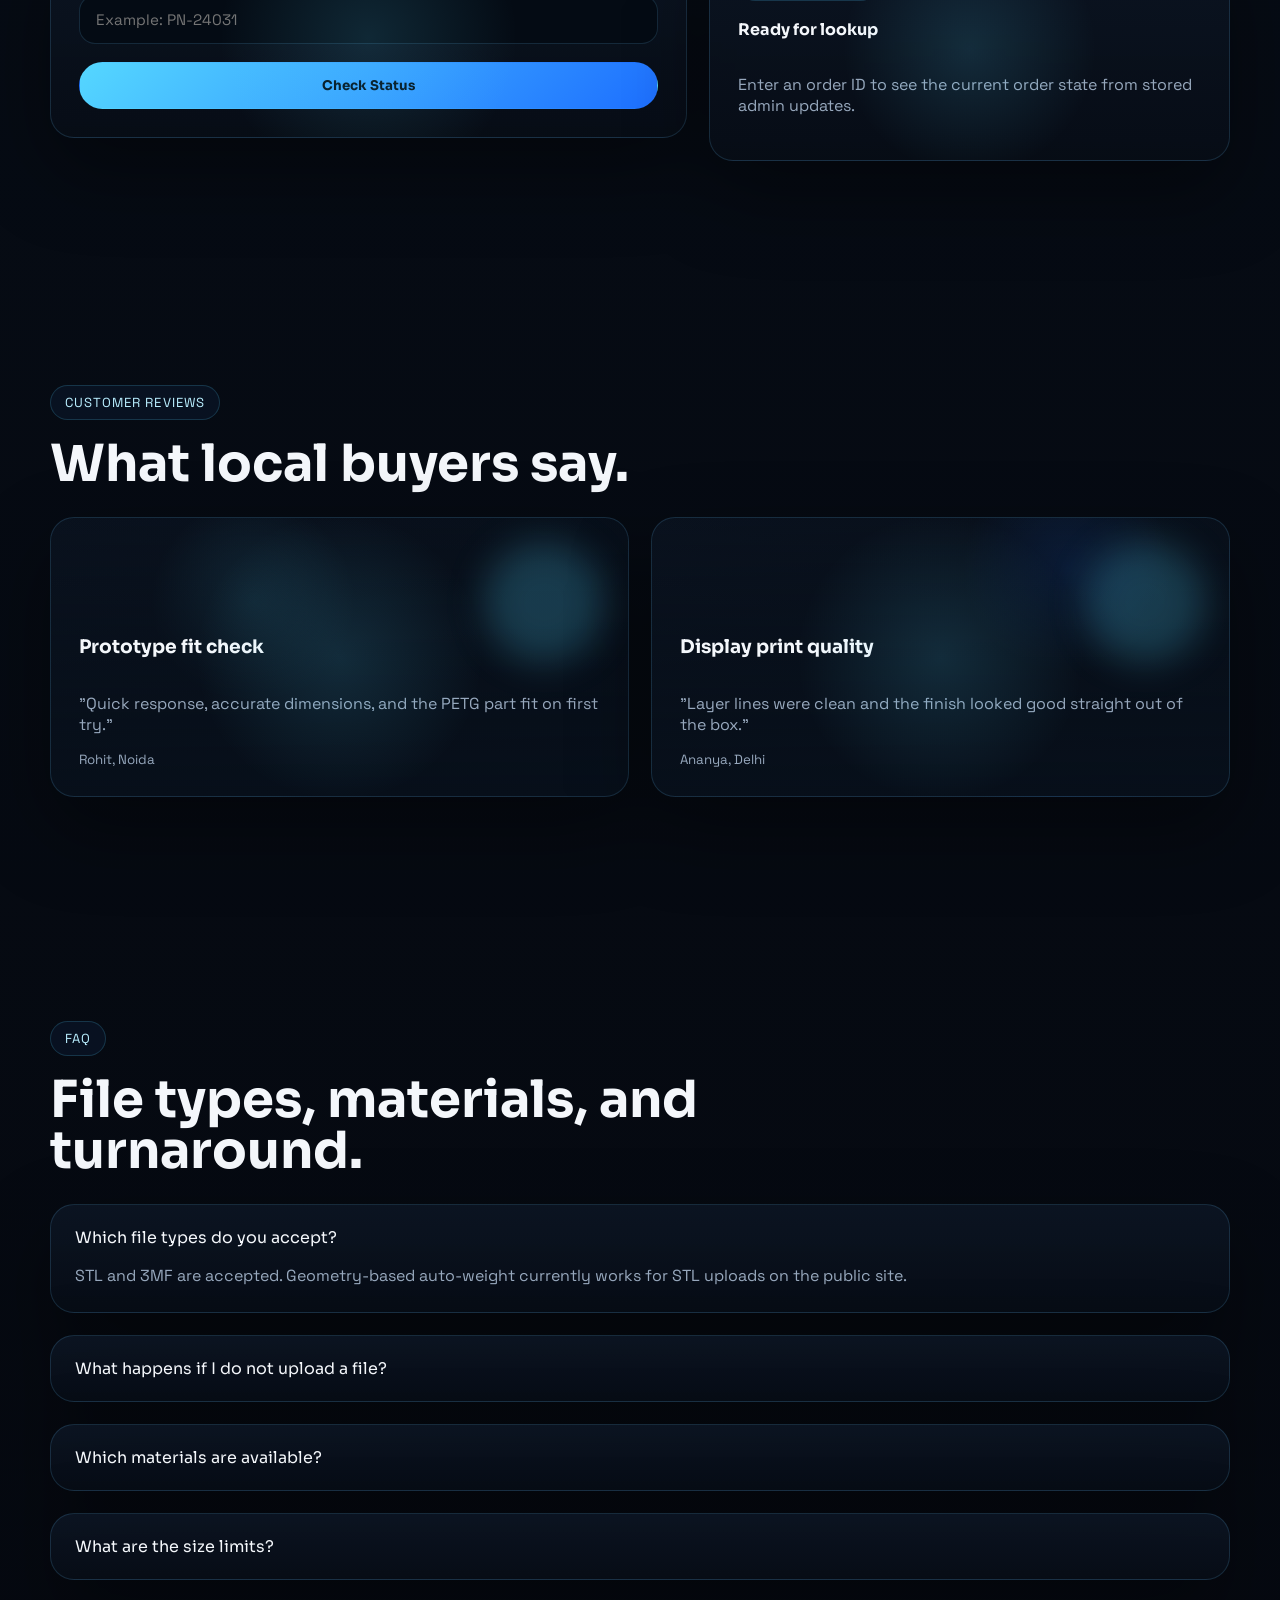
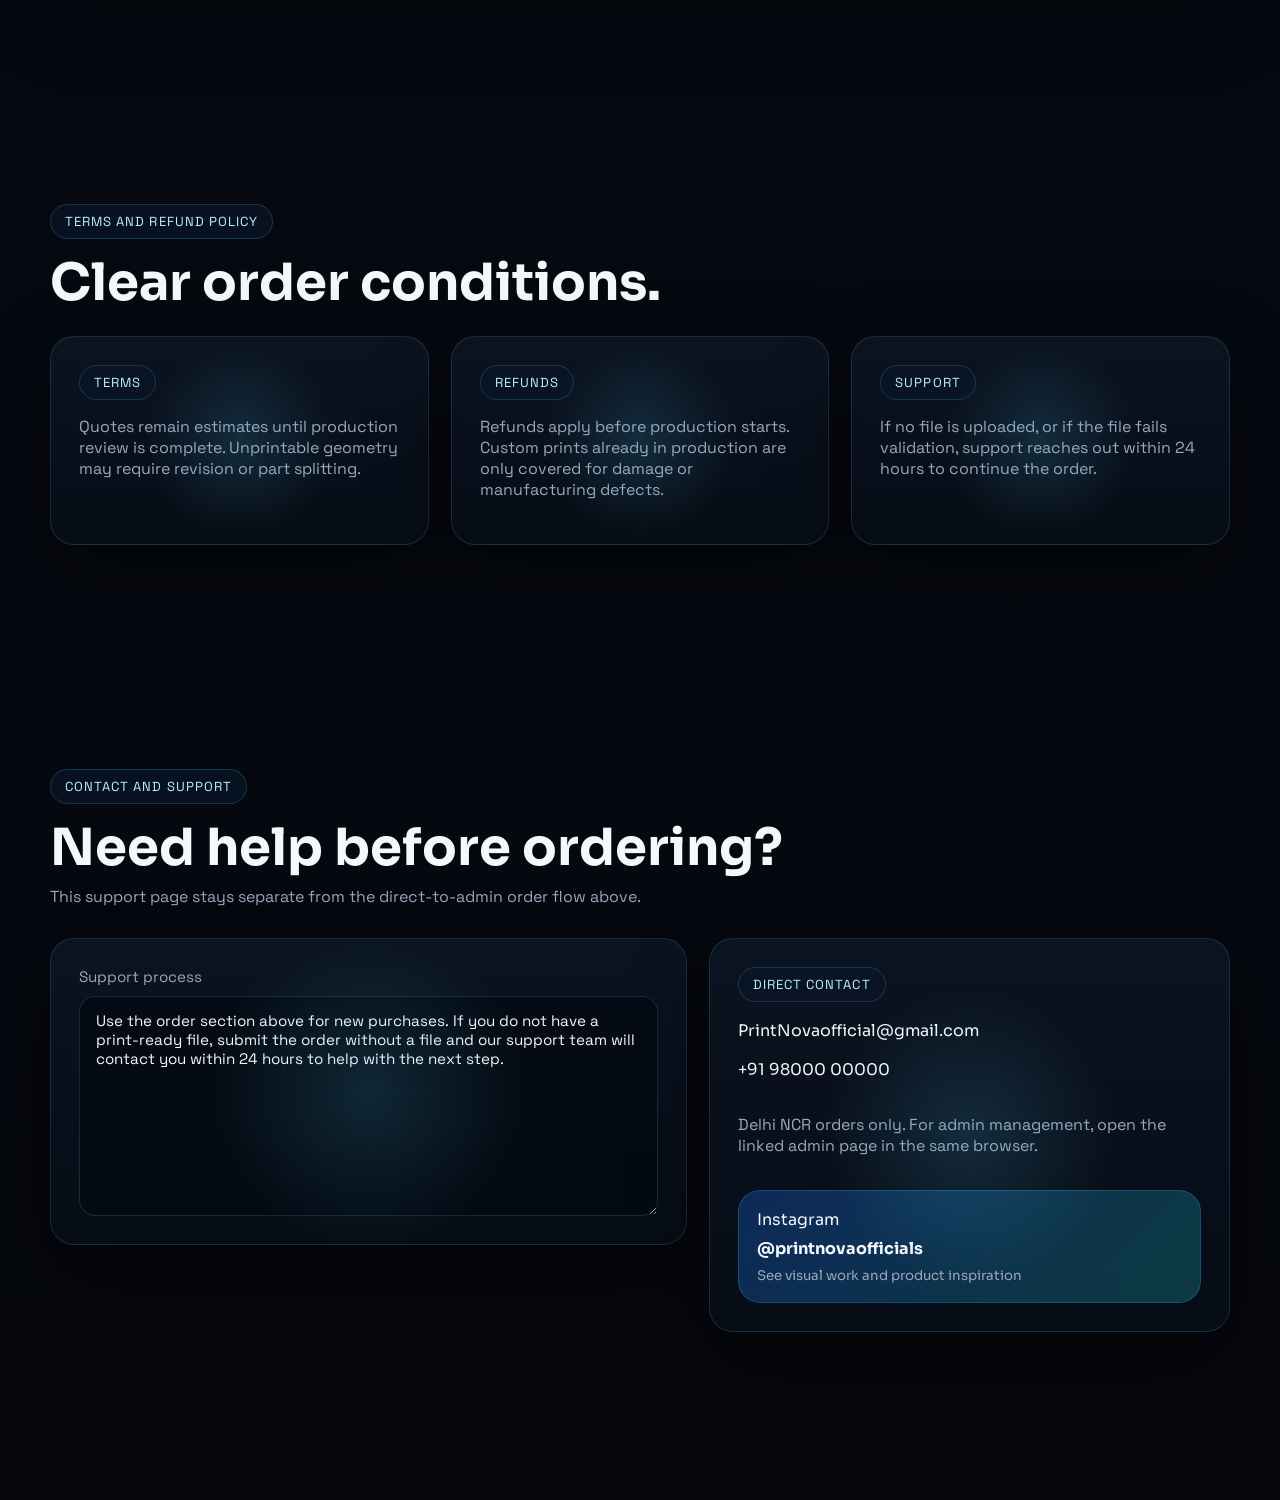
==== commit def62a68: "Add files via upload" ====
--- a/index.html
+++ b/index.html
@@ -3,10 +3,10 @@
   <head>
     <meta charset="UTF-8" />
     <meta name="viewport" content="width=device-width, initial-scale=1.0" />
-    <title>PrintNova | Premium 3D Printing in Delhi NCR</title>
+    <title>PrintNova | 3D Printing in Delhi NCR</title>
     <meta
       name="description"
-      content="PrintNova provides premium 3D printing for Delhi NCR with fast quoting, custom design support, and high-quality prints for action figures and everyday products."
+      content="PrintNova offers 3D printing in Delhi NCR with instant STL uploads, weight and price estimation, material and color options, shipping estimates, order tracking, and local support."
     />
     <link rel="preconnect" href="https://fonts.googleapis.com" />
     <link rel="preconnect" href="https://fonts.gstatic.com" crossorigin />
@@ -18,6 +18,11 @@
     <link rel="stylesheet" href="./styles.css" />
   </head>
   <body>
+    <div class="cursor-glow" aria-hidden="true"></div>
+    <div class="extruder-cursor" aria-hidden="true">
+      <img src="./bambu-a1-extruder-cursor.svg" alt="" />
+    </div>
+
     <div class="site-shell">
       <header class="topbar">
         <a class="brand" href="#home" aria-label="PrintNova home">
@@ -28,302 +33,444 @@
           </span>
         </a>
         <nav class="nav">
-          <a href="#services">Services</a>
-          <a href="#pricing">Pricing</a>
-          <a href="#process">Process</a>
-          <a href="#order">Order</a>
+          <a href="#quote">Quote</a>
+          <a href="#gallery">Gallery</a>
+          <a href="#tracking">Tracking</a>
+          <a href="#faq">FAQ</a>
+          <a href="#support">Support</a>
+          <a href="./admin.html">Admin</a>
         </nav>
-        <a class="cta-link" href="#order">Start Your Print</a>
+        <a class="cta-link magnetic" href="#quote">Start Your Quote</a>
       </header>
 
       <main id="home">
         <section class="hero section reveal">
           <div class="hero-copy">
-            <div class="eyebrow">Built for founders, makers, and detail obsessives.</div>
-            <h1>Professional 3D printing in Delhi NCR, with quality you can actually show off.</h1>
+            <div class="eyebrow">Built for makers in Delhi NCR.</div>
+            <h1>Upload your file. Get a live quote. Send the order directly.</h1>
             <p class="hero-text">
-              PrintNova helps teams, creators, and collectors turn ideas into
-              polished physical products with precise prints, design support,
-              and dependable Delhi NCR delivery. From prototypes to shelf-ready
-              collectibles, the goal is simple: parts that look intentional,
-              not accidental.
+              Instant STL-based weight estimation, material and color choices, shipping estimate,
+              and a single order flow that goes straight to your admin dashboard.
             </p>
             <div class="usp-card">
-              <span class="usp-label">Why teams choose PrintNova</span>
-              <h2>Fast quoting, cleaner finishes, and local support that does not vanish after one WhatsApp message.</h2>
-              <p>
-                A focused Delhi NCR workflow means quicker coordination, clearer
-                timelines, and print guidance from file check to final handoff.
-                Professional output, minus the drama. Your printer's midlife
-                crisis stays our problem, not yours.
-              </p>
+              <span class="usp-label">Clear pricing rule</span>
+              <h2>₹5 per gram with a ₹299 minimum order.</h2>
+              <ul class="usp-points">
+                <li>Mandatory address, phone number, and email ID</li>
+                <li>Optional file upload with a 24-hour support disclaimer</li>
+                <li>Admin can accept, reject, and update available colors</li>
+              </ul>
             </div>
             <div class="hero-actions">
-              <a class="button button-primary" href="#order">Place an Order</a>
-              <a class="button button-secondary" href="#pricing">See Pricing</a>
+              <a class="button button-primary magnetic" href="#quote">Place an Order</a>
+              <a class="button button-secondary magnetic" href="./admin.html">Open Admin Site</a>
             </div>
             <ul class="hero-metrics">
               <li>
-                <strong>Free</strong>
-                <span>first print under 50g</span>
+                <strong>₹5/g</strong>
+                <span>base print price</span>
               </li>
               <li>
-                <strong>₹5-₹7/g</strong>
-                <span>based on complexity</span>
+                <strong>₹299</strong>
+                <span>minimum order</span>
               </li>
               <li>
-                <strong>1kg max</strong>
-                <span>per single print job</span>
+                <strong>220×220×250mm</strong>
+                <span>single-part limit</span>
               </li>
             </ul>
           </div>
 
           <div class="hero-visual" aria-hidden="true">
             <div class="printer-stage">
+              <div class="printer-orbit orbit-one"></div>
+              <div class="printer-orbit orbit-two"></div>
               <div class="printer-rail"></div>
               <div class="printer-head"></div>
               <div class="printer-beam"></div>
               <div class="build build-one"></div>
               <div class="build build-two"></div>
               <div class="build build-three"></div>
+              <div class="printer-pulse pulse-one"></div>
+              <div class="printer-pulse pulse-two"></div>
               <div class="halo"></div>
             </div>
-            <div class="visual-caption">Precision builds, layered in motion.</div>
+            <div class="visual-caption">Quote, order, and admin workflow in one static setup.</div>
           </div>
         </section>
 
         <section class="feature-band reveal">
           <div class="band-card">
-            <span class="band-label">Coverage</span>
-            <h2>Serving Delhi NCR only</h2>
-            <p>
-              Every order is screened for Delhi NCR fulfillment so delivery,
-              coordination, and support stay fast and reliable.
-            </p>
+            <span class="band-label">Public site + admin site</span>
+            <h2>Customers order here. Admin manages everything there.</h2>
+            <p>The admin page reads incoming orders, updates statuses, and changes available colors.</p>
           </div>
           <div class="band-grid">
             <article class="mini-panel">
-              <span>Speciality</span>
-              <strong>Action figures</strong>
+              <span>Uploads</span>
+              <strong>STL auto-weight supported</strong>
             </article>
             <article class="mini-panel">
-              <span>Also built for</span>
-              <strong>Daily-use products</strong>
+              <span>Orders</span>
+              <strong>Accept or reject from admin</strong>
             </article>
             <article class="mini-panel">
-              <span>File support</span>
-              <strong>STL / MTF or custom design request</strong>
+              <span>Catalog</span>
+              <strong>Color list editable by admin</strong>
+            </article>
+          </div>
+        </section>
+
+        <section class="pricing section reveal" id="pricing">
+          <div class="section-heading">
+            <div class="eyebrow">Pricing and limits</div>
+            <h2>Simple rules before you upload.</h2>
+          </div>
+          <div class="pricing-layout">
+            <article class="price-card primary-card">
+              <span class="price-label">Base pricing</span>
+              <h3>₹5 per gram</h3>
+              <p>Based on STL volume or the manual size inputs, then adjusted by material and settings.</p>
+            </article>
+            <article class="price-card">
+              <span class="price-label">Minimum order</span>
+              <h3>₹299</h3>
+              <p>Any smaller print still starts at the minimum order price.</p>
+            </article>
+            <article class="price-card">
+              <span class="price-label">Size limit</span>
+              <h3>220×220×250mm</h3>
+              <p>Larger jobs need to be split into separate parts before production.</p>
+            </article>
+          </div>
+        </section>
+
+        <section class="quote section reveal" id="quote">
+          <div class="section-heading">
+            <div class="eyebrow">Order and estimate</div>
+            <h2>Mandatory details first, file upload optional.</h2>
+            <p class="section-note">
+              If an STL file is uploaded, the site calculates model volume and estimated weight from the file.
+              If no file is uploaded, the estimate uses the dimensions entered below and support follows up within 24 hours.
+            </p>
+          </div>
+
+          <div class="quote-layout">
+            <form class="quote-panel order-form" id="quote-form">
+              <label>
+                Full name
+                <input id="customer-name" type="text" required placeholder="Your full name" />
+              </label>
+
+              <label>
+                Phone number
+                <input id="customer-phone" type="tel" required placeholder="+91 98XXXXXXXX" pattern="[0-9+ ()-]{10,}" />
+              </label>
+
+              <label>
+                Email ID
+                <input id="customer-email" type="email" required placeholder="you@example.com" />
+              </label>
+
+              <label>
+                Delivery address
+                <textarea id="customer-address" rows="3" required placeholder="Full Delhi NCR delivery address"></textarea>
+              </label>
+
+              <label class="span-2 upload-field">
+                Upload STL / 3MF file (optional)
+                <input id="model-file" type="file" accept=".stl,.3mf" />
+              </label>
+
+              <div class="span-2 disclaimer-card" id="file-disclaimer">
+                No file uploaded. Our support team will contact you regarding your purchase within 24 hours.
+              </div>
+
+              <label>
+                Material
+                <select id="material">
+                  <option value="pla">PLA</option>
+                  <option value="petg">PETG</option>
+                  <option value="abs">ABS</option>
+                  <option value="tpu">TPU</option>
+                </select>
+              </label>
+
+              <label>
+                Color
+                <select id="color"></select>
+              </label>
+
+              <label>
+                Quality
+                <select id="quality">
+                  <option value="draft">Draft</option>
+                  <option value="standard" selected>Standard</option>
+                  <option value="fine">Fine</option>
+                </select>
+              </label>
+
+              <label>
+                Layer height
+                <select id="layer-height">
+                  <option value="0.28">0.28 mm</option>
+                  <option value="0.2" selected>0.20 mm</option>
+                  <option value="0.12">0.12 mm</option>
+                </select>
+              </label>
+
+              <label>
+                Infill
+                <input id="infill" type="range" min="10" max="80" step="5" value="20" />
+                <span class="field-inline"><strong id="infill-value">20%</strong> internal fill</span>
+              </label>
+
+              <label>
+                Length (mm)
+                <input id="length" type="number" min="10" max="220" value="120" />
+              </label>
+
+              <label>
+                Width (mm)
+                <input id="width" type="number" min="10" max="220" value="80" />
+              </label>
+
+              <label>
+                Height (mm)
+                <input id="height" type="number" min="10" max="250" value="60" />
+              </label>
+
+              <label>
+                Quantity
+                <input id="quantity" type="number" min="1" max="20" value="1" />
+              </label>
+
+              <label>
+                Delivery zone
+                <select id="shipping-zone">
+                  <option value="delhi">Delhi</option>
+                  <option value="ncr">Gurugram / Noida / NCR</option>
+                  <option value="express">Express local courier</option>
+                </select>
+              </label>
+
+              <label class="span-2">
+                Order notes
+                <textarea id="customer-notes" rows="4" placeholder="Mention use case, strength needs, finish expectations, or if you need design help."></textarea>
+              </label>
+
+              <div class="span-2 size-note">
+                <strong>Print size limit:</strong> 220mm × 220mm × 250mm per part. Oversize models need splitting.
+              </div>
+
+              <button class="button button-primary submit-button span-2" type="submit">Send Order to Admin</button>
+              <div class="span-2 form-status" id="order-status" aria-live="polite"></div>
+            </form>
+
+            <aside class="quote-results contact-panel">
+              <div class="quote-preview">
+                <div class="preview-stage" id="preview-stage">
+                  <canvas id="model-preview" width="360" height="240" aria-label="Uploaded model preview"></canvas>
+                </div>
+                <div class="preview-meta">
+                  <strong id="file-name">No file uploaded yet</strong>
+                  <span id="file-meta">Upload STL for geometry-based weight. 3MF currently uses manual dimensions.</span>
+                </div>
+              </div>
+
+              <div class="calc-grid">
+                <article class="calc-card">
+                  <span>Estimated weight</span>
+                  <strong id="weight-output">59 g</strong>
+                </article>
+                <article class="calc-card">
+                  <span>Print price</span>
+                  <strong id="print-price-output">₹299</strong>
+                </article>
+                <article class="calc-card">
+                  <span>Shipping</span>
+                  <strong id="shipping-output">₹80</strong>
+                </article>
+                <article class="calc-card emphasis">
+                  <span>Total estimate</span>
+                  <strong id="total-output">₹379</strong>
+                </article>
+              </div>
+
+              <div class="summary-list">
+                <div><span>Weight source</span><strong id="weight-source-output">Manual dimensions</strong></div>
+                <div><span>Estimated print time</span><strong id="print-time-output">5.8 hrs</strong></div>
+                <div><span>Estimated delivery</span><strong id="delivery-output">2-3 days</strong></div>
+                <div><span>Filament color</span><strong id="color-output">Arctic White</strong></div>
+                <div><span>Material</span><strong id="material-output">PLA</strong></div>
+              </div>
+            </aside>
+          </div>
+        </section>
+
+        <section class="gallery section" id="gallery">
+          <div class="section-heading">
+            <div class="eyebrow">Sample prints gallery</div>
+            <h2>3D printing visuals that appear as you scroll.</h2>
+            <p class="section-note">Five PNG references from the web, kept inside the existing neon style.</p>
+          </div>
+          <div class="image-stream">
+            <article class="print-shot reveal">
+              <img src="https://commons.wikimedia.org/wiki/Special:Redirect/file/3D%20printer.png" alt="3D printer setup" loading="lazy" decoding="async" />
+              <div class="print-shot-copy"><span>Machine</span><strong>Printer setup</strong></div>
+            </article>
+            <article class="print-shot reveal">
+              <img src="https://commons.wikimedia.org/wiki/Special:Redirect/file/3D%20Printer%20Extruder.png" alt="3D printer extruder" loading="lazy" decoding="async" />
+              <div class="print-shot-copy"><span>Hardware</span><strong>Extruder detail</strong></div>
+            </article>
+            <article class="print-shot reveal">
+              <img src="https://commons.wikimedia.org/wiki/Special:Redirect/file/3DBenchy.png" alt="3DBenchy benchmark model" loading="lazy" decoding="async" />
+              <div class="print-shot-copy"><span>Benchmark</span><strong>3DBenchy</strong></div>
+            </article>
+            <article class="print-shot reveal">
+              <img src="https://commons.wikimedia.org/wiki/Special:Redirect/file/3DBenchy%202025%20release.png" alt="3DBenchy 2025 release model" loading="lazy" decoding="async" />
+              <div class="print-shot-copy"><span>Object</span><strong>Benchy release</strong></div>
+            </article>
+            <article class="print-shot reveal">
+              <img src="https://commons.wikimedia.org/wiki/Special:Redirect/file/3-D%20printed%20car%20%2815951381358%29.png" alt="3D printed car" loading="lazy" decoding="async" />
+              <div class="print-shot-copy"><span>Scale</span><strong>Printed car</strong></div>
             </article>
           </div>
         </section>
 
         <section class="services section reveal" id="services">
           <div class="section-heading">
-            <div class="eyebrow">Why PrintNova</div>
-            <h2>Built for serious printing, without the friction.</h2>
+            <div class="eyebrow">Workflow</div>
+            <h2>From upload to admin review.</h2>
           </div>
           <div class="service-grid">
             <article class="service-card tilt-card">
-              <h3>First order advantage</h3>
-              <p>
-                New customers get one free print if the model stays under 50
-                grams.
-              </p>
+              <h3>Mandatory contact data</h3>
+              <p>Name, phone number, email ID, and address are required before an order can be sent.</p>
             </article>
             <article class="service-card tilt-card">
-              <h3>Transparent pricing</h3>
-              <p>
-                Most jobs are priced between ₹5 and ₹7 per gram depending on
-                model complexity and finishing needs.
-              </p>
+              <h3>Automatic estimate</h3>
+              <p>Weight, price, shipping, time, and delivery update with the selected settings.</p>
             </article>
             <article class="service-card tilt-card">
-              <h3>Design or upload</h3>
-              <p>
-                Send your own STL or MTF file, or ask PrintNova to help design
-                the product before printing.
-              </p>
+              <h3>Optional file upload</h3>
+              <p>No file is still allowed. The site shows a support disclaimer and the admin sees that note too.</p>
             </article>
             <article class="service-card tilt-card">
-              <h3>Quality-first output</h3>
-              <p>
-                Clean layers, solid finish, and consistent print quality built
-                for display pieces and useful everyday objects.
-              </p>
-            </article>
-          </div>
-        </section>
-
-        <section class="pricing section reveal" id="pricing">
-          <div class="section-heading">
-            <div class="eyebrow">Pricing and limits</div>
-            <h2>Simple constraints. Clear expectations.</h2>
-          </div>
-          <div class="pricing-layout">
-            <article class="price-card primary-card">
-              <span class="price-label">Standard rate</span>
-              <h3>₹5-₹7 per gram</h3>
-              <p>
-                Final price depends on model geometry, total material usage, and
-                any extra design involvement.
-              </p>
-            </article>
-            <article class="price-card">
-              <span class="price-label">Free first print</span>
-              <h3>Under 50g only</h3>
-              <p>
-                Best for small test parts, miniature accessories, and simple
-                first-time orders.
-              </p>
-            </article>
-            <article class="price-card">
-              <span class="price-label">Maximum size</span>
-              <h3>Up to 1kg</h3>
-              <p>
-                Larger projects can be split into print-ready parts if the design
-                allows it.
-              </p>
-            </article>
-          </div>
-        </section>
-
-        <section class="process section reveal" id="process">
-          <div class="section-heading">
-            <div class="eyebrow">Workflow</div>
-            <h2>From idea to finished print.</h2>
-          </div>
-          <div class="timeline">
-            <article class="timeline-item">
-              <span>01</span>
-              <h3>Send details</h3>
-              <p>
-                Share your phone number, email, address, and a description of
-                what you want made.
-              </p>
-            </article>
-            <article class="timeline-item">
-              <span>02</span>
-              <h3>Upload or request design</h3>
-              <p>
-                Attach an STL or MTF file if you have one, or describe the
-                product and ask for design support.
-              </p>
-            </article>
-            <article class="timeline-item">
-              <span>03</span>
-              <h3>Review and print</h3>
-              <p>
-                PrintNova checks feasibility, confirms pricing, and starts the
-                print for Delhi NCR fulfillment.
-              </p>
-            </article>
-          </div>
-        </section>
-
-        <section class="showcase section reveal">
-          <div class="section-heading">
-            <div class="eyebrow">Craft categories</div>
-            <h2>Made for display shelves and everyday spaces.</h2>
-          </div>
-          <div class="showcase-grid">
+              <h3>Admin action</h3>
+              <p>Orders land in the admin page where they can be accepted, rejected, or moved through production.</p>
+            </article>
+          </div>
+        </section>
+
+        <section class="tracking section reveal" id="tracking">
+          <div class="section-heading">
+            <div class="eyebrow">Order tracking</div>
+            <h2>Track a submitted order.</h2>
+            <p class="section-note">Enter the order ID assigned after form submission.</p>
+          </div>
+          <div class="tracking-layout">
+            <div class="tracking-form order-form">
+              <label class="span-2">
+                Order ID
+                <input id="tracking-id" type="text" placeholder="Example: PN-24031" />
+              </label>
+              <button class="button button-primary submit-button" id="tracking-button" type="button">Check Status</button>
+            </div>
+            <aside class="tracking-panel contact-panel" id="tracking-result">
+              <div class="contact-chip">Latest update</div>
+              <strong id="tracking-status">Ready for lookup</strong>
+              <p id="tracking-copy">Enter an order ID to see the current order state from stored admin updates.</p>
+            </aside>
+          </div>
+        </section>
+
+        <section class="reviews section reveal" id="reviews">
+          <div class="section-heading">
+            <div class="eyebrow">Customer reviews</div>
+            <h2>What local buyers say.</h2>
+          </div>
+          <div class="showcase-grid reviews-grid">
             <article class="showcase-card figure-card">
               <div class="card-glow"></div>
-              <h3>Action figures</h3>
-              <p>
-                Character models, stylized collectibles, and detail-driven print
-                work with visual impact.
-              </p>
+              <h3>Prototype fit check</h3>
+              <p>"Quick response, accurate dimensions, and the PETG part fit on first try."</p>
+              <small>Rohit, Noida</small>
             </article>
             <article class="showcase-card utility-card">
               <div class="card-glow"></div>
-              <h3>Daily-use products</h3>
-              <p>
-                Functional organizers, holders, fixtures, and practical custom
-                pieces for real-world use.
-              </p>
-            </article>
-          </div>
-        </section>
-
-        <section class="contact section reveal" id="order">
-          <div class="section-heading">
-            <div class="eyebrow">Order now</div>
-            <h2>Send your print request.</h2>
-            <p class="section-note">
-              Required fields are enforced. File upload is optional.
-            </p>
+              <h3>Display print quality</h3>
+              <p>"Layer lines were clean and the finish looked good straight out of the box."</p>
+              <small>Ananya, Delhi</small>
+            </article>
+          </div>
+        </section>
+
+        <section class="faq section reveal" id="faq">
+          <div class="section-heading">
+            <div class="eyebrow">FAQ</div>
+            <h2>File types, materials, and turnaround.</h2>
+          </div>
+          <div class="faq-grid">
+            <details class="faq-item" open>
+              <summary>Which file types do you accept?</summary>
+              <p>STL and 3MF are accepted. Geometry-based auto-weight currently works for STL uploads on the public site.</p>
+            </details>
+            <details class="faq-item">
+              <summary>What happens if I do not upload a file?</summary>
+              <p>You can still place the order. The site shows a disclaimer and support follows up within 24 hours.</p>
+            </details>
+            <details class="faq-item">
+              <summary>Which materials are available?</summary>
+              <p>PLA, PETG, ABS, and TPU are listed in the estimator. Available colors can be updated from the admin page.</p>
+            </details>
+            <details class="faq-item">
+              <summary>What are the size limits?</summary>
+              <p>Single-part jobs should stay within 220mm × 220mm × 250mm. Bigger models need splitting.</p>
+            </details>
+          </div>
+        </section>
+
+        <section class="policies section reveal" id="terms">
+          <div class="section-heading">
+            <div class="eyebrow">Terms and refund policy</div>
+            <h2>Clear order conditions.</h2>
+          </div>
+          <div class="policy-grid">
+            <article class="price-card">
+              <span class="price-label">Terms</span>
+              <p>Quotes remain estimates until production review is complete. Unprintable geometry may require revision or part splitting.</p>
+            </article>
+            <article class="price-card">
+              <span class="price-label">Refunds</span>
+              <p>Refunds apply before production starts. Custom prints already in production are only covered for damage or manufacturing defects.</p>
+            </article>
+            <article class="price-card">
+              <span class="price-label">Support</span>
+              <p>If no file is uploaded, or if the file fails validation, support reaches out within 24 hours to continue the order.</p>
+            </article>
+          </div>
+        </section>
+
+        <section class="contact section reveal" id="support">
+          <div class="section-heading">
+            <div class="eyebrow">Contact and support</div>
+            <h2>Need help before ordering?</h2>
+            <p class="section-note">This support page stays separate from the direct-to-admin order flow above.</p>
           </div>
           <div class="contact-layout">
-            <form
-              class="order-form"
-              action="https://formsubmit.co/PrintNovaofficial@gmail.com"
-              method="POST"
-              enctype="multipart/form-data"
-            >
-              <input type="hidden" name="_subject" value="New PrintNova order request" />
-              <input type="hidden" name="_captcha" value="false" />
-              <input type="hidden" name="_template" value="table" />
-              <input type="hidden" name="_next" value="https://formsubmit.co/thank-you" />
-
-              <label>
-                Full name
-                <input type="text" name="name" placeholder="Your name" required />
-              </label>
-              <label>
-                Phone number
-                <input
-                  type="tel"
-                  name="phone"
-                  placeholder="+91 98XXXXXXXX"
-                  pattern="[0-9+ ()-]{10,}"
-                  required
-                />
-              </label>
-              <label>
-                Email ID
-                <input type="email" name="email" placeholder="you@example.com" required />
-              </label>
-              <label>
-                Delivery address
-                <textarea
-                  name="address"
-                  rows="3"
-                  placeholder="Delhi NCR address"
-                  required
-                ></textarea>
-              </label>
-              <label>
-                Project description
-                <textarea
-                  name="description"
-                  rows="5"
-                  placeholder="What do you want to print? Mention size, use case, colors, or if you need help designing it."
-                  required
-                ></textarea>
-              </label>
-              <label>
-                Upload STL / MTF file (optional)
-                <input type="file" name="attachment" accept=".stl,.mtf,.zip,.obj,.3mf" />
-              </label>
-              <button class="button button-primary submit-button" type="submit">
-                Send Order Request
-              </button>
-            </form>
-
+            <div class="order-form support-card">
+              <label class="span-2">
+                Support process
+                <textarea rows="6" readonly>Use the order section above for new purchases. If you do not have a print-ready file, submit the order without a file and our support team will contact you within 24 hours to help with the next step.</textarea>
+              </label>
+            </div>
             <aside class="contact-panel">
               <div class="contact-chip">Direct contact</div>
               <a href="mailto:PrintNovaofficial@gmail.com">PrintNovaofficial@gmail.com</a>
-              <p>
-                Orders are accepted for Delhi NCR only. If you already have a
-                file, attach it. If not, describe the product and PrintNova can
-                help with design.
-              </p>
-              <a
-                class="instagram-card"
-                href="https://www.instagram.com/printnovaofficials/"
-                target="_blank"
-                rel="noreferrer"
-              >
+              <a href="tel:+919800000000">+91 98000 00000</a>
+              <p>Delhi NCR orders only. For admin management, open the linked admin page in the same browser.</p>
+              <a class="instagram-card magnetic" href="https://www.instagram.com/printnovaofficials/" target="_blank" rel="noreferrer">
                 <span>Instagram</span>
                 <strong>@printnovaofficials</strong>
                 <small>See visual work and product inspiration</small>
--- a/styles.css
+++ b/styles.css
@@ -1,15 +1,16 @@
 :root {
   --bg: #060b14;
   --bg-soft: #0a1220;
-  --panel: rgba(12, 21, 37, 0.72);
+  --panel: rgba(12, 21, 37, 0.78);
   --panel-strong: rgba(9, 18, 31, 0.94);
   --line: rgba(109, 196, 255, 0.16);
+  --line-strong: rgba(109, 196, 255, 0.34);
   --text: #f4f7fb;
   --muted: #97a8bd;
   --cyan: #55d7ff;
-  --cyan-strong: #00b6ff;
   --blue: #1d6fff;
   --teal: #1cf0d0;
+  --orange: #f58a24;
   --shadow: 0 32px 80px rgba(0, 0, 0, 0.4);
   --radius-xl: 32px;
   --radius-lg: 24px;
@@ -35,6 +36,7 @@
     radial-gradient(circle at 80% 20%, rgba(35, 102, 255, 0.18), transparent 24%),
     linear-gradient(180deg, #04070d 0%, #07101c 30%, #05070d 100%);
   overflow-x: hidden;
+  cursor: none;
 }
 
 body::before {
@@ -49,9 +51,62 @@
   pointer-events: none;
 }
 
+body,
+button,
+a,
+input,
+textarea,
+select,
+label,
+summary {
+  cursor: none;
+}
+
 a {
   color: inherit;
   text-decoration: none;
+}
+
+img,
+canvas {
+  max-width: 100%;
+}
+
+.cursor-glow,
+.extruder-cursor {
+  position: fixed;
+  top: 0;
+  left: 0;
+  z-index: 120;
+  pointer-events: none;
+  opacity: 0;
+  transition: opacity 180ms ease;
+}
+
+.cursor-glow {
+  width: 180px;
+  height: 180px;
+  border-radius: 50%;
+  background: radial-gradient(circle, rgba(85, 215, 255, 0.22) 0%, rgba(85, 215, 255, 0.08) 38%, transparent 72%);
+  filter: blur(8px);
+  transform: translate3d(-50%, -50%, 0);
+}
+
+.extruder-cursor {
+  width: 58px;
+  height: 58px;
+  transform-origin: 22px 10px;
+}
+
+.extruder-cursor img {
+  display: block;
+  width: 100%;
+  height: 100%;
+}
+
+body.cursor-active .cursor-glow,
+body.cursor-active .extruder-cursor {
+  opacity: 1;
 }
 
 .site-shell {
@@ -72,7 +127,7 @@
   padding: 14px 18px;
   border: 1px solid var(--line);
   border-radius: 999px;
-  background: rgba(8, 14, 24, 0.7);
+  background: rgba(8, 14, 24, 0.72);
   backdrop-filter: blur(18px);
   box-shadow: var(--shadow);
 }
@@ -107,9 +162,12 @@
 .section-heading h2,
 .service-card h3,
 .price-card h3,
-.timeline-item h3,
 .showcase-card h3,
-.contact-panel a {
+.contact-panel a,
+.calc-card strong,
+.summary-list strong,
+.faq-item summary,
+.tracking-panel strong {
   font-family: "Sora", sans-serif;
 }
 
@@ -119,12 +177,20 @@
 .section-note,
 .service-card p,
 .price-card p,
-.timeline-item p,
 .showcase-card p,
 .contact-panel p,
 label,
 input,
-textarea {
+textarea,
+select,
+small,
+.faq-item p,
+.summary-list span,
+.calc-card span,
+.preview-meta span,
+.size-note,
+.field-inline,
+.policy-grid p {
   color: var(--muted);
 }
 
@@ -143,7 +209,8 @@
   transition: transform 220ms ease, border-color 220ms ease, background 220ms ease;
 }
 
-.cta-link {
+.cta-link,
+.button-secondary {
   padding: 12px 18px;
   border: 1px solid rgba(85, 215, 255, 0.28);
   border-radius: 999px;
@@ -162,7 +229,10 @@
   min-height: calc(100vh - 130px);
 }
 
-.eyebrow {
+.eyebrow,
+.band-label,
+.price-label,
+.contact-chip {
   display: inline-flex;
   width: fit-content;
   padding: 8px 14px;
@@ -170,7 +240,7 @@
   border-radius: 999px;
   background: rgba(11, 22, 39, 0.72);
   color: #b9efff;
-  font-size: 0.85rem;
+  font-size: 0.82rem;
   letter-spacing: 0.08em;
   text-transform: uppercase;
 }
@@ -178,7 +248,7 @@
 .hero h1 {
   margin: 22px 0 18px;
   font-family: "Sora", sans-serif;
-  font-size: clamp(3rem, 7vw, 6rem);
+  font-size: clamp(3rem, 7vw, 5.8rem);
   line-height: 0.95;
   letter-spacing: -0.05em;
 }
@@ -189,16 +259,35 @@
   line-height: 1.8;
 }
 
+.usp-card,
+.hero-metrics li,
+.band-card,
+.mini-panel,
+.service-card,
+.price-card,
+.showcase-card,
+.order-form,
+.contact-panel,
+.tracking-panel,
+.print-shot,
+.faq-item,
+.calc-card,
+.preview-stage {
+  position: relative;
+  overflow: hidden;
+  border: 1px solid var(--line);
+  border-radius: var(--radius-lg);
+  background: linear-gradient(180deg, rgba(13, 22, 37, 0.84), rgba(7, 13, 22, 0.96));
+  box-shadow: var(--shadow);
+}
+
 .usp-card {
   max-width: 640px;
   margin-top: 28px;
   padding: 24px 26px;
-  border: 1px solid rgba(85, 215, 255, 0.18);
-  border-radius: var(--radius-lg);
   background:
     linear-gradient(180deg, rgba(13, 22, 37, 0.88), rgba(7, 13, 22, 0.98)),
     radial-gradient(circle at top right, rgba(28, 240, 208, 0.12), transparent 40%);
-  box-shadow: var(--shadow);
 }
 
 .usp-label {
@@ -218,10 +307,30 @@
   line-height: 1.25;
 }
 
-.usp-card p {
+.usp-points {
+  display: grid;
+  gap: 10px;
+  padding: 0;
   margin: 0;
+  list-style: none;
+}
+
+.usp-points li {
+  display: flex;
+  align-items: center;
+  gap: 10px;
   color: var(--muted);
-  line-height: 1.8;
+  line-height: 1.5;
+}
+
+.usp-points li::before {
+  content: "";
+  flex: 0 0 10px;
+  width: 10px;
+  height: 10px;
+  border-radius: 999px;
+  background: linear-gradient(135deg, var(--teal), var(--blue));
+  box-shadow: 0 0 16px rgba(85, 215, 255, 0.35);
 }
 
 .hero-actions {
@@ -238,24 +347,29 @@
   border-radius: 999px;
   border: 1px solid transparent;
   font-weight: 700;
-  cursor: pointer;
-}
-
-.button-primary {
+}
+
+.button-primary,
+.submit-button {
   background: linear-gradient(135deg, var(--cyan), var(--blue));
   color: #02111b;
 }
 
-.button-secondary {
-  border-color: rgba(85, 215, 255, 0.2);
-  background: rgba(11, 22, 39, 0.9);
-  color: var(--text);
+.hero-metrics,
+.band-grid,
+.service-grid,
+.pricing-layout,
+.image-stream,
+.calc-grid,
+.policy-grid,
+.faq-grid,
+.showcase-grid {
+  display: grid;
+  gap: 22px;
 }
 
 .hero-metrics {
-  display: grid;
   grid-template-columns: repeat(3, minmax(0, 1fr));
-  gap: 14px;
   padding: 0;
   margin: 0;
   list-style: none;
@@ -266,32 +380,17 @@
 .mini-panel,
 .service-card,
 .price-card,
-.timeline-item,
 .showcase-card,
 .order-form,
-.contact-panel {
-  position: relative;
-  overflow: hidden;
-  border: 1px solid var(--line);
-  border-radius: var(--radius-lg);
-  background: linear-gradient(180deg, rgba(13, 22, 37, 0.84), rgba(7, 13, 22, 0.96));
-  box-shadow: var(--shadow);
-}
-
-.hero-metrics li {
-  padding: 22px;
+.contact-panel,
+.tracking-panel {
+  padding: 28px;
 }
 
 .hero-metrics strong {
   display: block;
   margin-bottom: 6px;
   font-size: 1.2rem;
-  font-family: "Sora", sans-serif;
-}
-
-.hero-metrics span {
-  color: var(--muted);
-  font-size: 0.94rem;
 }
 
 .hero-visual {
@@ -305,14 +404,15 @@
   position: relative;
   width: min(90vw, 520px);
   aspect-ratio: 1 / 1.18;
-  transform-style: preserve-3d;
 }
 
 .printer-rail,
 .printer-beam,
 .printer-head,
 .build,
-.halo {
+.halo,
+.printer-orbit,
+.printer-pulse {
   position: absolute;
 }
 
@@ -344,9 +444,7 @@
   background:
     linear-gradient(180deg, rgba(120, 241, 255, 0.95), rgba(13, 44, 76, 0.92)),
     linear-gradient(135deg, rgba(255, 255, 255, 0.9), rgba(255, 255, 255, 0));
-  box-shadow:
-    0 18px 40px rgba(0, 0, 0, 0.45),
-    0 0 50px rgba(85, 215, 255, 0.22);
+  box-shadow: 0 18px 40px rgba(0, 0, 0, 0.45), 0 0 50px rgba(85, 215, 255, 0.22);
   animation: printerFloat 5.2s ease-in-out infinite;
 }
 
@@ -416,6 +514,36 @@
   box-shadow: 0 0 40px rgba(28, 240, 208, 0.15);
 }
 
+.printer-orbit {
+  inset: 7% 8%;
+  border: 1px solid rgba(85, 215, 255, 0.1);
+  border-radius: 50%;
+}
+
+.orbit-two {
+  inset: 15% 18%;
+}
+
+.printer-pulse {
+  width: 14px;
+  height: 14px;
+  border-radius: 50%;
+  background: rgba(85, 215, 255, 0.72);
+  box-shadow: 0 0 24px rgba(85, 215, 255, 0.6);
+  animation: pulse 3.2s linear infinite;
+}
+
+.pulse-one {
+  top: 16%;
+  right: 18%;
+}
+
+.pulse-two {
+  bottom: 18%;
+  left: 18%;
+  animation-delay: 1.3s;
+}
+
 .visual-caption {
   position: absolute;
   bottom: 5%;
@@ -427,9 +555,9 @@
 }
 
 .feature-band,
-.pricing-layout,
-.showcase-grid,
-.contact-layout {
+.quote-layout,
+.contact-layout,
+.tracking-layout {
   display: grid;
   gap: 22px;
 }
@@ -440,34 +568,8 @@
   padding: 10px 0 30px;
 }
 
-.band-card,
-.mini-panel,
-.service-card,
-.price-card,
-.timeline-item,
-.showcase-card,
-.order-form,
-.contact-panel {
-  padding: 28px;
-}
-
-.band-label,
-.price-label,
-.contact-chip {
-  display: inline-flex;
-  width: fit-content;
-  margin-bottom: 12px;
-  padding: 6px 10px;
-  border-radius: 999px;
-  background: rgba(85, 215, 255, 0.12);
-  color: #b9efff;
-  font-size: 0.82rem;
-}
-
 .band-grid {
-  display: grid;
   grid-template-columns: repeat(3, minmax(0, 1fr));
-  gap: 22px;
 }
 
 .mini-panel {
@@ -477,17 +579,13 @@
   min-height: 180px;
 }
 
-.mini-panel span {
-  color: var(--muted);
-}
-
 .mini-panel strong {
-  font-size: 1.25rem;
+  font-size: 1.2rem;
   line-height: 1.3;
 }
 
 .section-heading {
-  max-width: 800px;
+  max-width: 820px;
   margin-bottom: 28px;
 }
 
@@ -497,11 +595,13 @@
   line-height: 1;
 }
 
-.service-grid,
-.timeline {
-  display: grid;
+.section-note {
+  margin: 0;
+  line-height: 1.7;
+}
+
+.service-grid {
   grid-template-columns: repeat(4, minmax(0, 1fr));
-  gap: 22px;
 }
 
 .tilt-card {
@@ -513,7 +613,9 @@
 .price-card::before,
 .showcase-card::before,
 .order-form::before,
-.contact-panel::before {
+.contact-panel::before,
+.tracking-panel::before,
+.calc-card::before {
   content: "";
   position: absolute;
   inset: -20%;
@@ -521,8 +623,9 @@
   pointer-events: none;
 }
 
-.pricing-layout {
-  grid-template-columns: 1.2fr 1fr 1fr;
+.pricing-layout,
+.policy-grid {
+  grid-template-columns: repeat(3, minmax(0, 1fr));
 }
 
 .primary-card {
@@ -531,13 +634,194 @@
     linear-gradient(180deg, rgba(15, 31, 49, 0.94), rgba(5, 11, 20, 1));
 }
 
-.timeline-item span {
-  display: inline-flex;
-  margin-bottom: 16px;
-  color: var(--cyan);
+.quote-layout,
+.contact-layout,
+.tracking-layout {
+  grid-template-columns: 1.1fr 0.9fr;
+  align-items: start;
+}
+
+.order-form {
+  display: grid;
+  grid-template-columns: repeat(2, minmax(0, 1fr));
+  gap: 18px;
+}
+
+label {
+  display: flex;
+  flex-direction: column;
+  gap: 10px;
+  font-size: 0.95rem;
+}
+
+.span-2,
+.submit-button {
+  grid-column: 1 / -1;
+}
+
+input,
+textarea,
+select {
+  width: 100%;
+  padding: 14px 16px;
+  border: 1px solid rgba(109, 196, 255, 0.16);
+  border-radius: 16px;
+  background: rgba(3, 10, 18, 0.72);
+  font: inherit;
+  color: var(--text);
+  transition: border-color 220ms ease, box-shadow 220ms ease;
+}
+
+input:focus,
+textarea:focus,
+select:focus {
+  outline: none;
+  border-color: rgba(85, 215, 255, 0.55);
+  box-shadow: 0 0 0 4px rgba(85, 215, 255, 0.1);
+}
+
+textarea {
+  resize: vertical;
+}
+
+.field-inline {
+  font-size: 0.88rem;
+}
+
+.size-note {
+  padding: 14px 18px;
+  border: 1px solid rgba(85, 215, 255, 0.14);
+  border-radius: 18px;
+  background: rgba(9, 18, 31, 0.7);
+}
+
+.quote-preview {
+  display: grid;
+  gap: 14px;
+}
+
+.preview-stage {
+  padding: 12px;
+  border-radius: var(--radius-lg);
+  background:
+    radial-gradient(circle at top, rgba(85, 215, 255, 0.08), transparent 40%),
+    linear-gradient(180deg, rgba(10, 18, 30, 0.9), rgba(5, 10, 18, 1));
+}
+
+#model-preview {
+  display: block;
+  width: 100%;
+  height: auto;
+  border-radius: 20px;
+  background:
+    linear-gradient(180deg, rgba(6, 11, 20, 0.82), rgba(7, 14, 24, 0.98));
+}
+
+.preview-meta {
+  display: grid;
+  gap: 4px;
+}
+
+.calc-grid {
+  grid-template-columns: repeat(2, minmax(0, 1fr));
+}
+
+.calc-card {
+  padding: 20px;
+}
+
+.calc-card strong {
+  display: block;
+  margin-top: 8px;
+  font-size: 1.6rem;
+}
+
+.calc-card.emphasis {
+  border-color: rgba(85, 215, 255, 0.3);
+  background:
+    radial-gradient(circle at top right, rgba(28, 240, 208, 0.16), transparent 30%),
+    linear-gradient(180deg, rgba(15, 31, 49, 0.94), rgba(5, 11, 20, 1));
+}
+
+.summary-list {
+  display: grid;
+  gap: 12px;
+}
+
+.summary-list div {
+  display: flex;
+  align-items: center;
+  justify-content: space-between;
+  gap: 16px;
+  padding-bottom: 12px;
+  border-bottom: 1px solid rgba(109, 196, 255, 0.12);
+}
+
+.image-stream {
+  grid-template-columns: repeat(12, minmax(0, 1fr));
+  align-items: stretch;
+}
+
+.print-shot {
+  min-height: 280px;
+  padding: 26px;
+  border-radius: var(--radius-xl);
+  background:
+    linear-gradient(180deg, rgba(13, 22, 37, 0.84), rgba(7, 13, 22, 0.98)),
+    radial-gradient(circle at top right, rgba(28, 240, 208, 0.12), transparent 36%);
+}
+
+.print-shot::before {
+  content: "";
+  position: absolute;
+  inset: 0;
+  background:
+    radial-gradient(circle at top, rgba(85, 215, 255, 0.12), transparent 40%),
+    linear-gradient(180deg, rgba(3, 9, 16, 0.08), rgba(3, 9, 16, 0.36));
+  pointer-events: none;
+}
+
+.print-shot:nth-child(1),
+.print-shot:nth-child(4) {
+  grid-column: span 7;
+}
+
+.print-shot:nth-child(2),
+.print-shot:nth-child(3),
+.print-shot:nth-child(5) {
+  grid-column: span 5;
+}
+
+.print-shot img {
+  position: absolute;
+  inset: 18px 18px 64px;
+  width: calc(100% - 36px);
+  height: calc(100% - 82px);
+  object-fit: contain;
+  filter: drop-shadow(0 24px 44px rgba(0, 0, 0, 0.42));
+}
+
+.print-shot-copy {
+  position: absolute;
+  left: 26px;
+  right: 26px;
+  bottom: 22px;
+  display: flex;
+  align-items: end;
+  justify-content: space-between;
+  gap: 16px;
+}
+
+.print-shot-copy span {
+  color: var(--muted);
+  text-transform: uppercase;
+  letter-spacing: 0.08em;
+  font-size: 0.78rem;
+}
+
+.print-shot-copy strong {
   font-family: "Sora", sans-serif;
-  font-size: 1.4rem;
-  font-weight: 700;
+  font-size: 1.05rem;
 }
 
 .showcase-grid {
@@ -545,7 +829,7 @@
 }
 
 .showcase-card {
-  min-height: 360px;
+  min-height: 280px;
   display: flex;
   flex-direction: column;
   justify-content: flex-end;
@@ -575,53 +859,26 @@
   background: rgba(85, 215, 255, 0.22);
 }
 
-.contact-layout {
-  grid-template-columns: 1.2fr 0.8fr;
-  align-items: start;
-}
-
-.order-form {
-  display: grid;
-  grid-template-columns: repeat(2, minmax(0, 1fr));
-  gap: 18px;
-}
-
-.order-form label {
-  display: flex;
-  flex-direction: column;
-  gap: 10px;
-  font-size: 0.95rem;
-}
-
-.order-form label:nth-last-child(3),
-.order-form label:nth-last-child(2),
-.submit-button {
-  grid-column: 1 / -1;
-}
-
-input,
-textarea {
-  width: 100%;
-  padding: 14px 16px;
-  border: 1px solid rgba(109, 196, 255, 0.16);
-  border-radius: 16px;
-  background: rgba(3, 10, 18, 0.72);
-  font: inherit;
-  transition: border-color 220ms ease, box-shadow 220ms ease;
-}
-
-input:focus,
-textarea:focus {
-  outline: none;
-  border-color: rgba(85, 215, 255, 0.55);
-  box-shadow: 0 0 0 4px rgba(85, 215, 255, 0.1);
-}
-
-textarea {
-  resize: vertical;
-}
-
-.contact-panel {
+.faq-item {
+  padding: 22px 24px;
+}
+
+.faq-item summary {
+  list-style: none;
+  font-size: 1rem;
+}
+
+.faq-item summary::-webkit-details-marker {
+  display: none;
+}
+
+.faq-item p {
+  margin: 14px 0 0;
+  line-height: 1.7;
+}
+
+.contact-panel,
+.tracking-panel {
   display: flex;
   flex-direction: column;
   gap: 18px;
@@ -675,19 +932,47 @@
   }
 }
 
+@keyframes pulse {
+  0% {
+    transform: scale(0.8);
+    opacity: 0.3;
+  }
+  50% {
+    transform: scale(1.1);
+    opacity: 1;
+  }
+  100% {
+    transform: scale(0.8);
+    opacity: 0.3;
+  }
+}
+
 @media (max-width: 1080px) {
   .hero,
   .feature-band,
+  .quote-layout,
+  .contact-layout,
+  .tracking-layout,
   .pricing-layout,
-  .contact-layout,
-  .service-grid,
-  .timeline {
+  .policy-grid,
+  .service-grid {
     grid-template-columns: 1fr;
   }
 
   .band-grid,
-  .showcase-grid {
+  .showcase-grid,
+  .calc-grid,
+  .faq-grid,
+  .image-stream {
     grid-template-columns: 1fr;
+  }
+
+  .print-shot:nth-child(1),
+  .print-shot:nth-child(2),
+  .print-shot:nth-child(3),
+  .print-shot:nth-child(4),
+  .print-shot:nth-child(5) {
+    grid-column: auto;
   }
 
   .hero {
@@ -697,16 +982,6 @@
 
   .hero-visual {
     min-height: 520px;
-  }
-
-  .order-form {
-    grid-template-columns: 1fr;
-  }
-
-  .order-form label:nth-last-child(3),
-  .order-form label:nth-last-child(2),
-  .submit-button {
-    grid-column: auto;
   }
 }
 
@@ -732,7 +1007,8 @@
     font-size: clamp(2.6rem, 15vw, 4.2rem);
   }
 
-  .hero-metrics {
+  .hero-metrics,
+  .order-form {
     grid-template-columns: 1fr;
   }
 
@@ -743,6 +1019,11 @@
 
   .section {
     padding: 88px 0;
+  }
+
+  .span-2,
+  .submit-button {
+    grid-column: auto;
   }
 }
 
@@ -763,3 +1044,148 @@
     transform: none;
   }
 }
+
+@media (hover: none), (pointer: coarse) {
+  body,
+  button,
+  a,
+  input,
+  textarea,
+  select,
+  label,
+  summary {
+    cursor: auto;
+  }
+
+  .cursor-glow,
+  .extruder-cursor {
+    display: none;
+  }
+}
+
+.disclaimer-card,
+.form-status,
+.admin-empty {
+  padding: 14px 18px;
+  border: 1px solid rgba(245, 138, 36, 0.24);
+  border-radius: 18px;
+  background: rgba(33, 19, 8, 0.6);
+  color: #ffd7b1;
+}
+
+.disclaimer-card {
+  display: none;
+}
+
+.disclaimer-card.is-visible {
+  display: block;
+}
+
+.form-status {
+  min-height: 56px;
+  border-color: rgba(85, 215, 255, 0.22);
+  background: rgba(8, 14, 24, 0.72);
+  color: #b9efff;
+}
+
+.admin-body {
+  cursor: auto;
+}
+
+.admin-body,
+.admin-body button,
+.admin-body a,
+.admin-body input,
+.admin-body textarea,
+.admin-body select,
+.admin-body label,
+.admin-body summary {
+  cursor: auto;
+}
+
+.admin-body .cursor-glow,
+.admin-body .extruder-cursor {
+  display: none;
+}
+
+.admin-title {
+  margin: 0;
+  font-family: "Sora", sans-serif;
+  font-size: clamp(2.4rem, 5vw, 4rem);
+  line-height: 1;
+}
+
+.admin-summary-grid {
+  grid-template-columns: repeat(4, minmax(0, 1fr));
+}
+
+.admin-orders {
+  display: grid;
+  gap: 22px;
+}
+
+.admin-order-card {
+  padding: 28px;
+}
+
+.admin-order-head,
+.admin-order-actions {
+  display: flex;
+  align-items: center;
+  justify-content: space-between;
+  gap: 16px;
+}
+
+.admin-order-head {
+  margin-bottom: 18px;
+}
+
+.admin-order-status {
+  color: #b9efff;
+  font-family: "Sora", sans-serif;
+}
+
+.admin-order-grid {
+  display: grid;
+  grid-template-columns: repeat(2, minmax(0, 1fr));
+  gap: 16px 22px;
+}
+
+.admin-order-grid span {
+  display: block;
+  margin-bottom: 6px;
+  color: var(--muted);
+}
+
+.admin-order-grid strong {
+  color: var(--text);
+  font-family: "Sora", sans-serif;
+}
+
+.admin-order-span {
+  grid-column: 1 / -1;
+}
+
+.admin-order-actions {
+  margin-top: 22px;
+  flex-wrap: wrap;
+  justify-content: flex-start;
+}
+
+.support-card textarea[readonly] {
+  min-height: 220px;
+}
+
+@media (max-width: 1080px) {
+  .admin-summary-grid,
+  .admin-order-grid {
+    grid-template-columns: 1fr 1fr;
+  }
+}
+
+@media (max-width: 820px) {
+  .admin-summary-grid,
+  .admin-order-grid {
+    grid-template-columns: 1fr;
+  }
+}
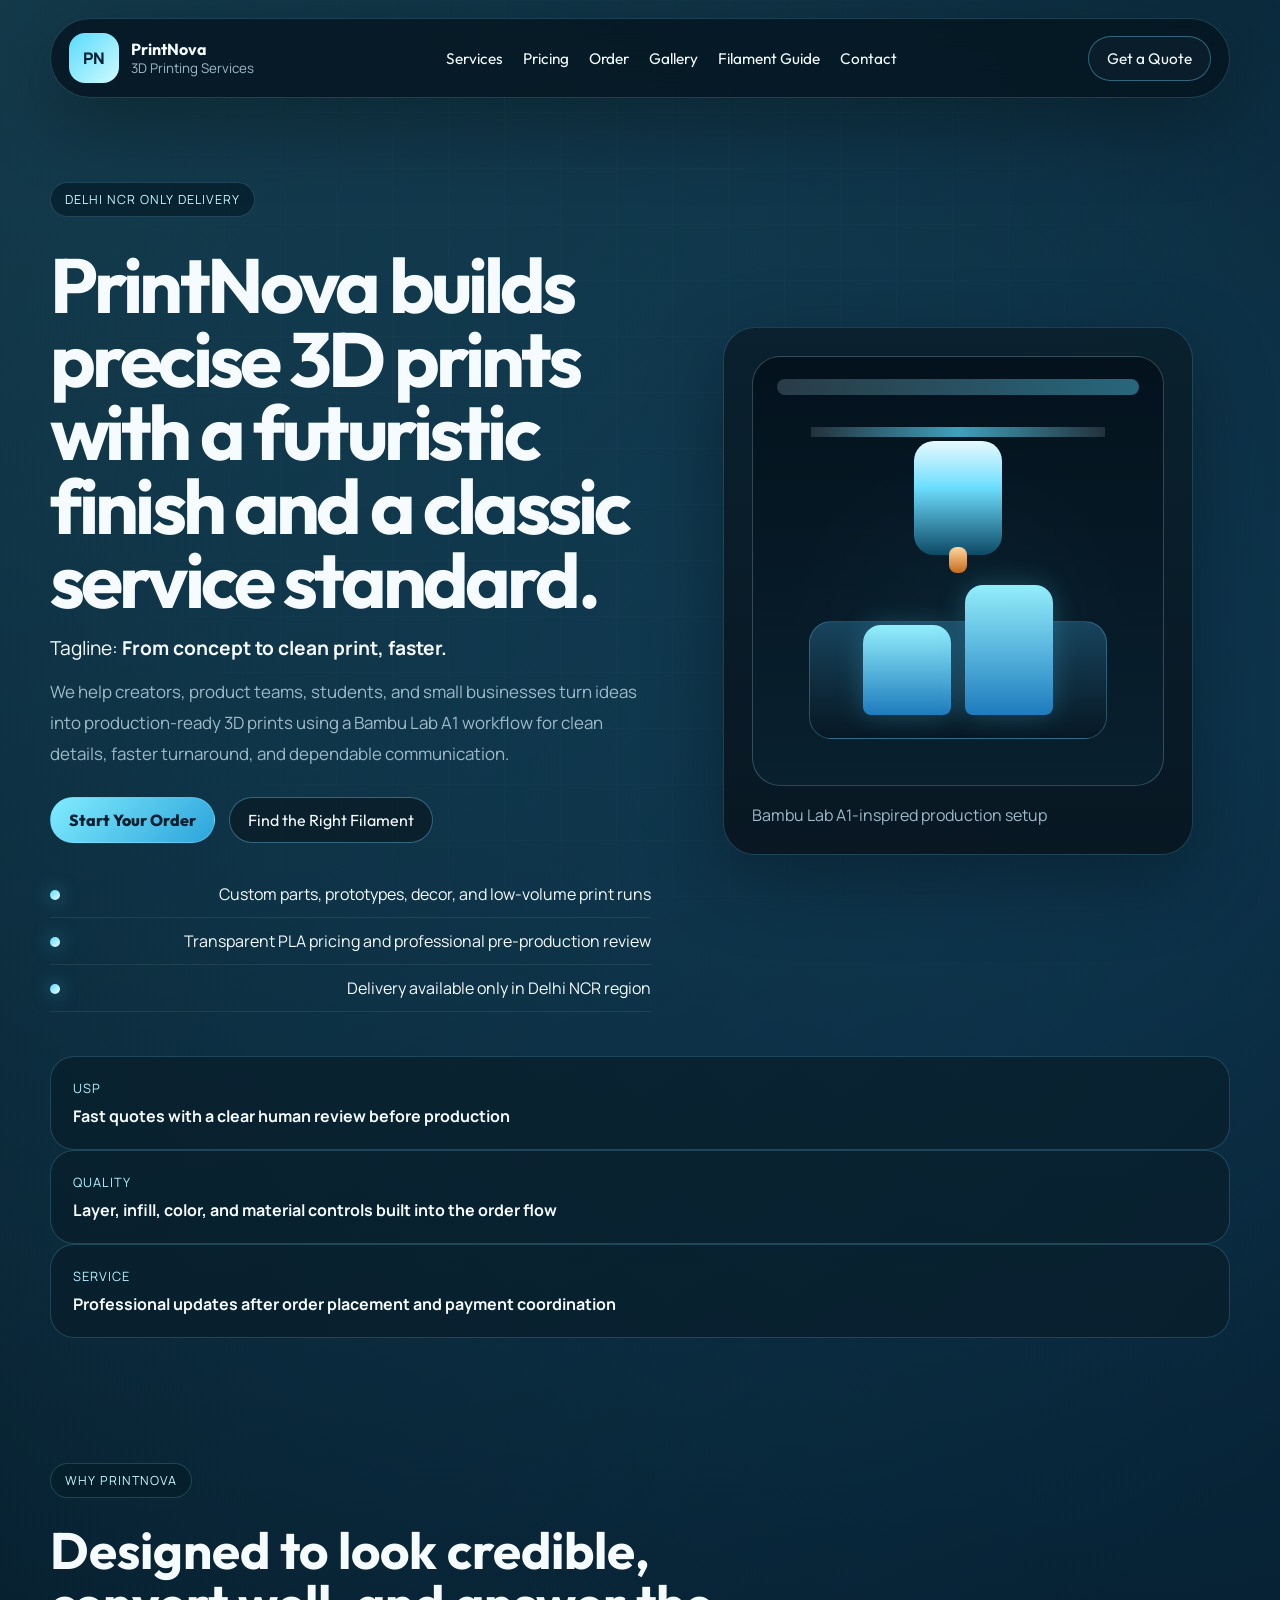
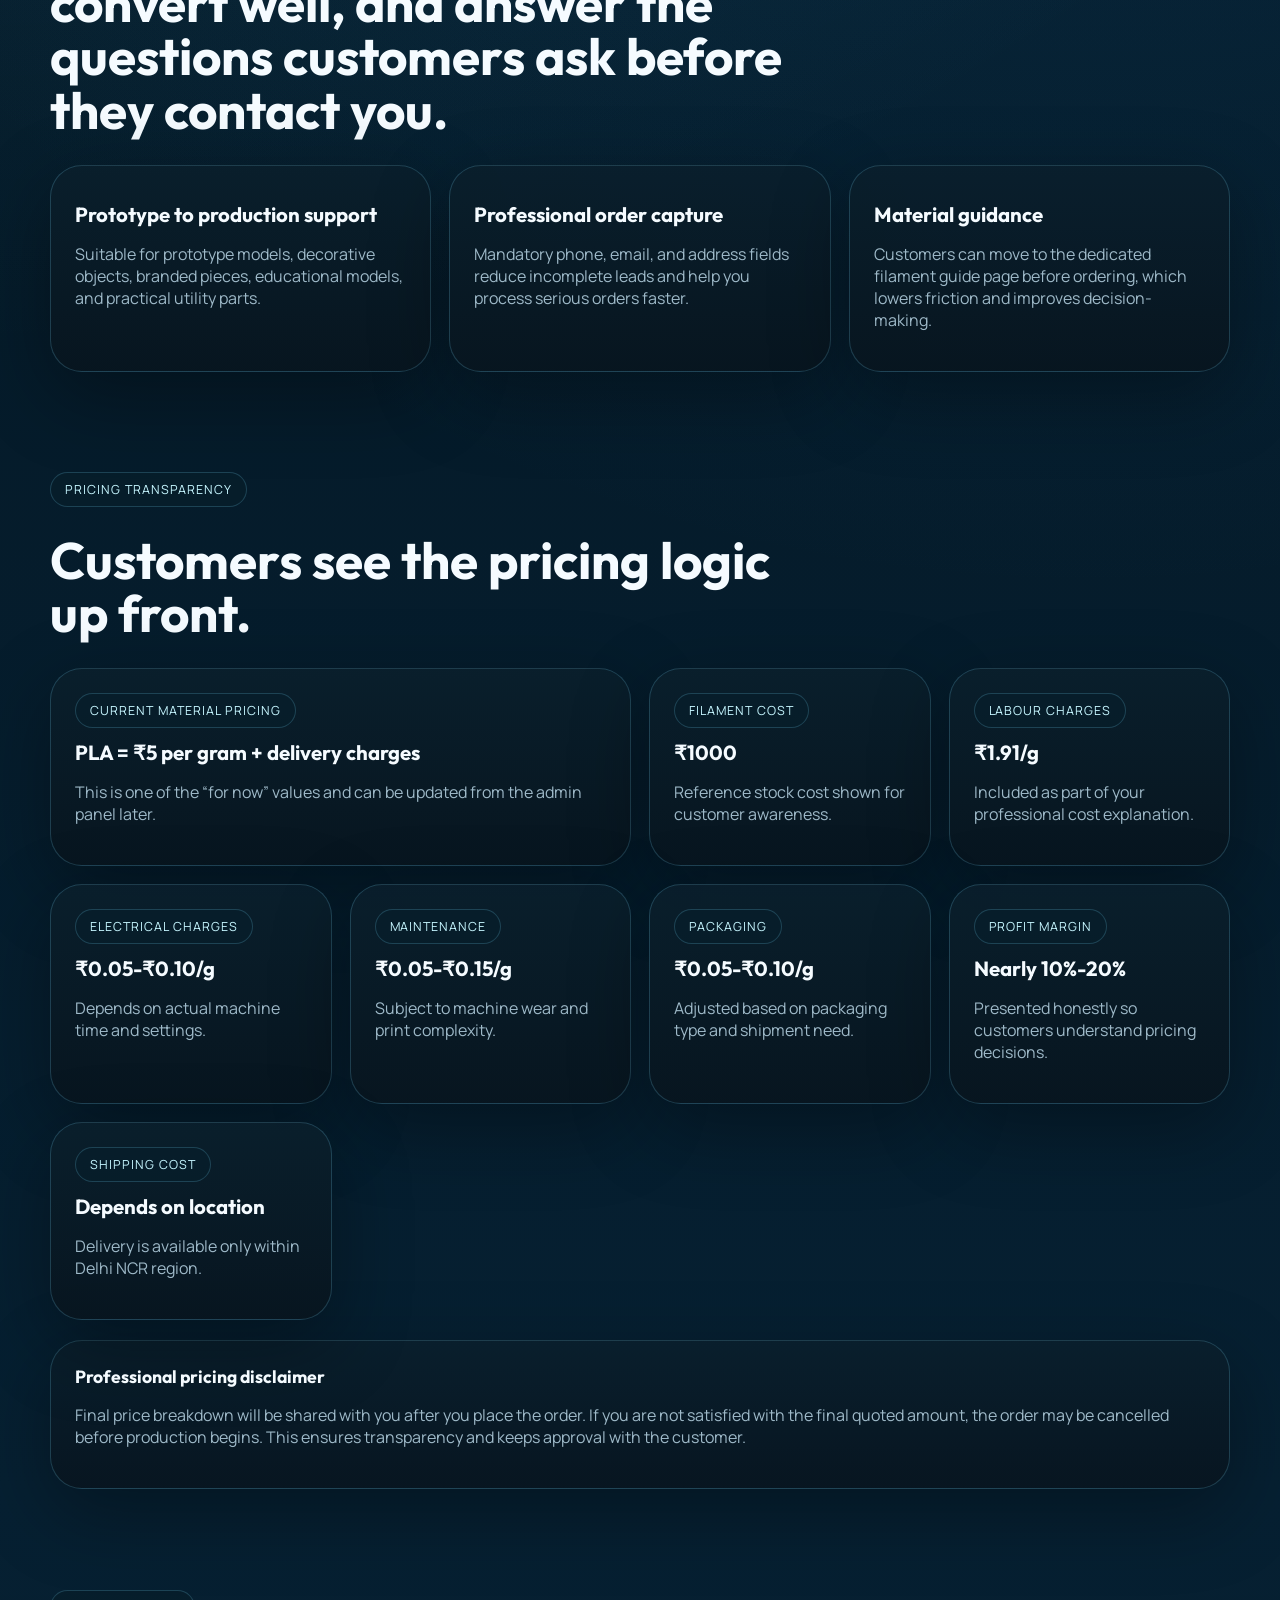
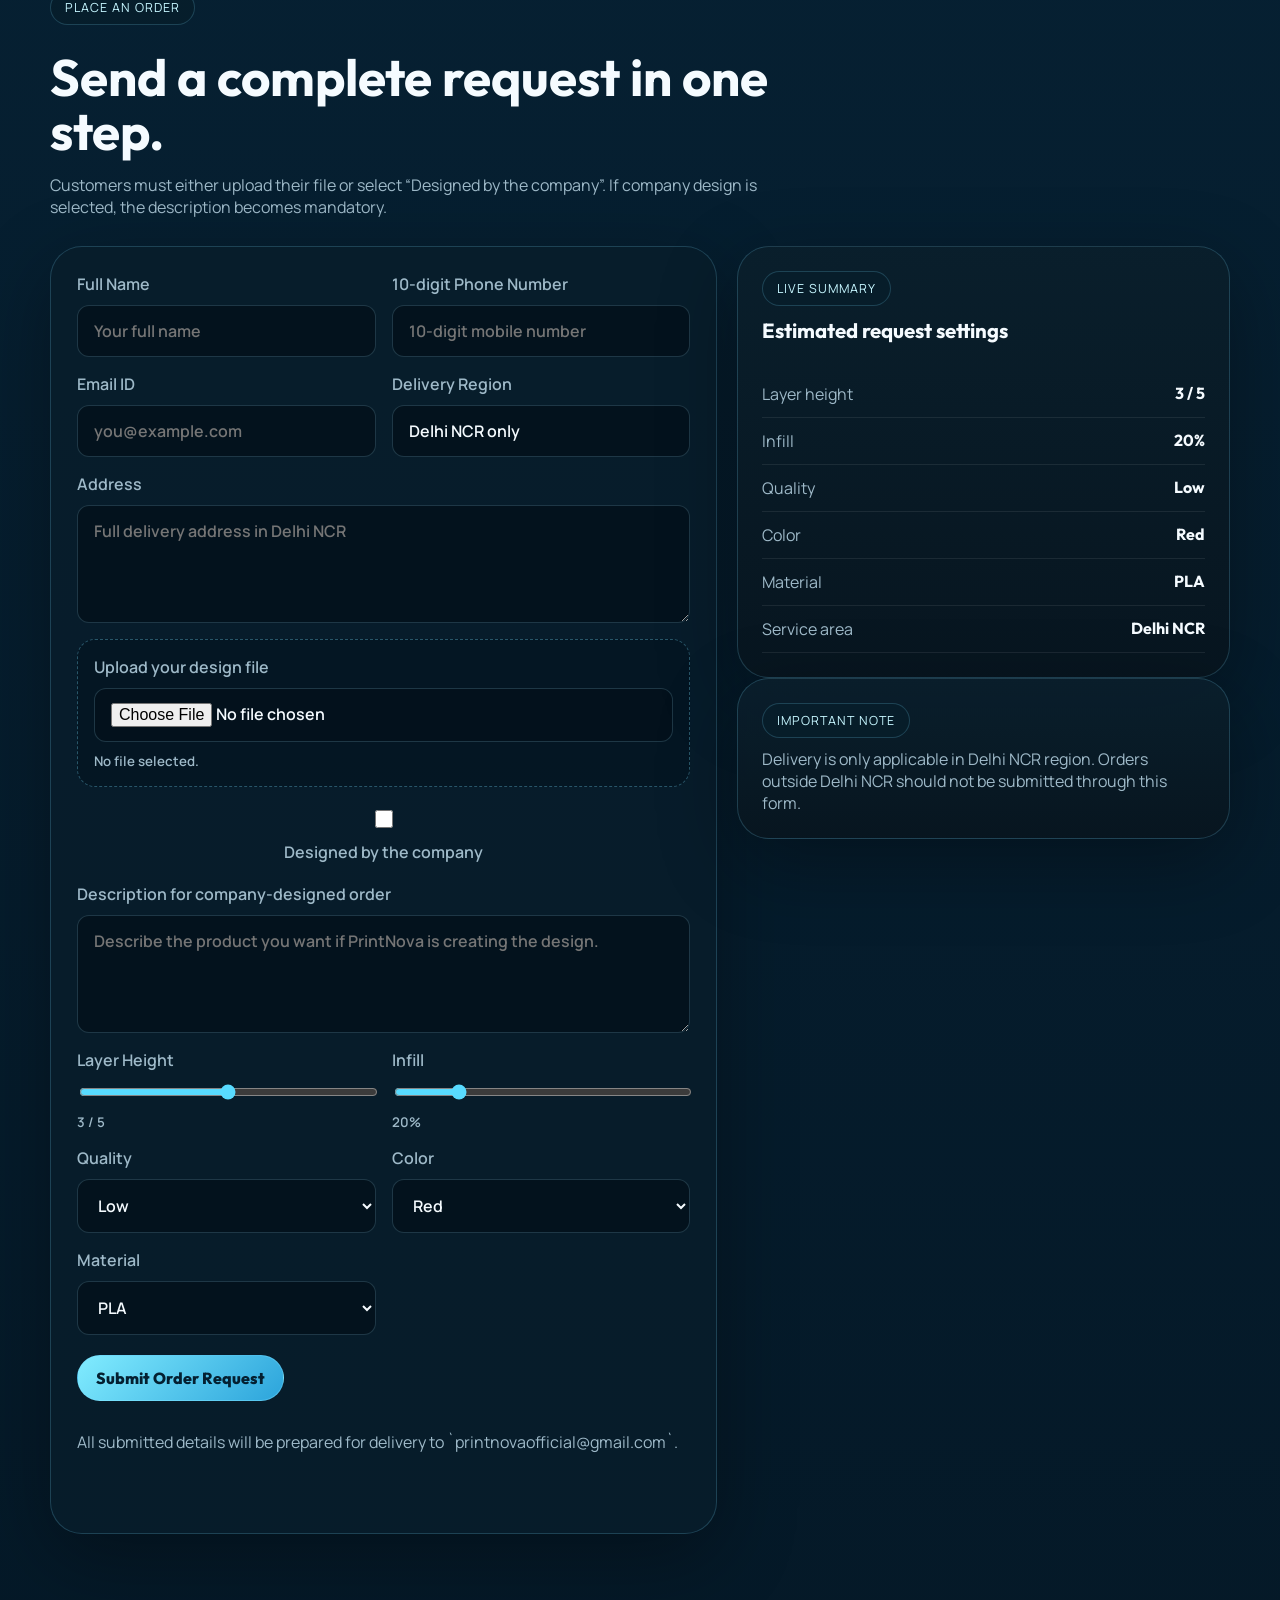
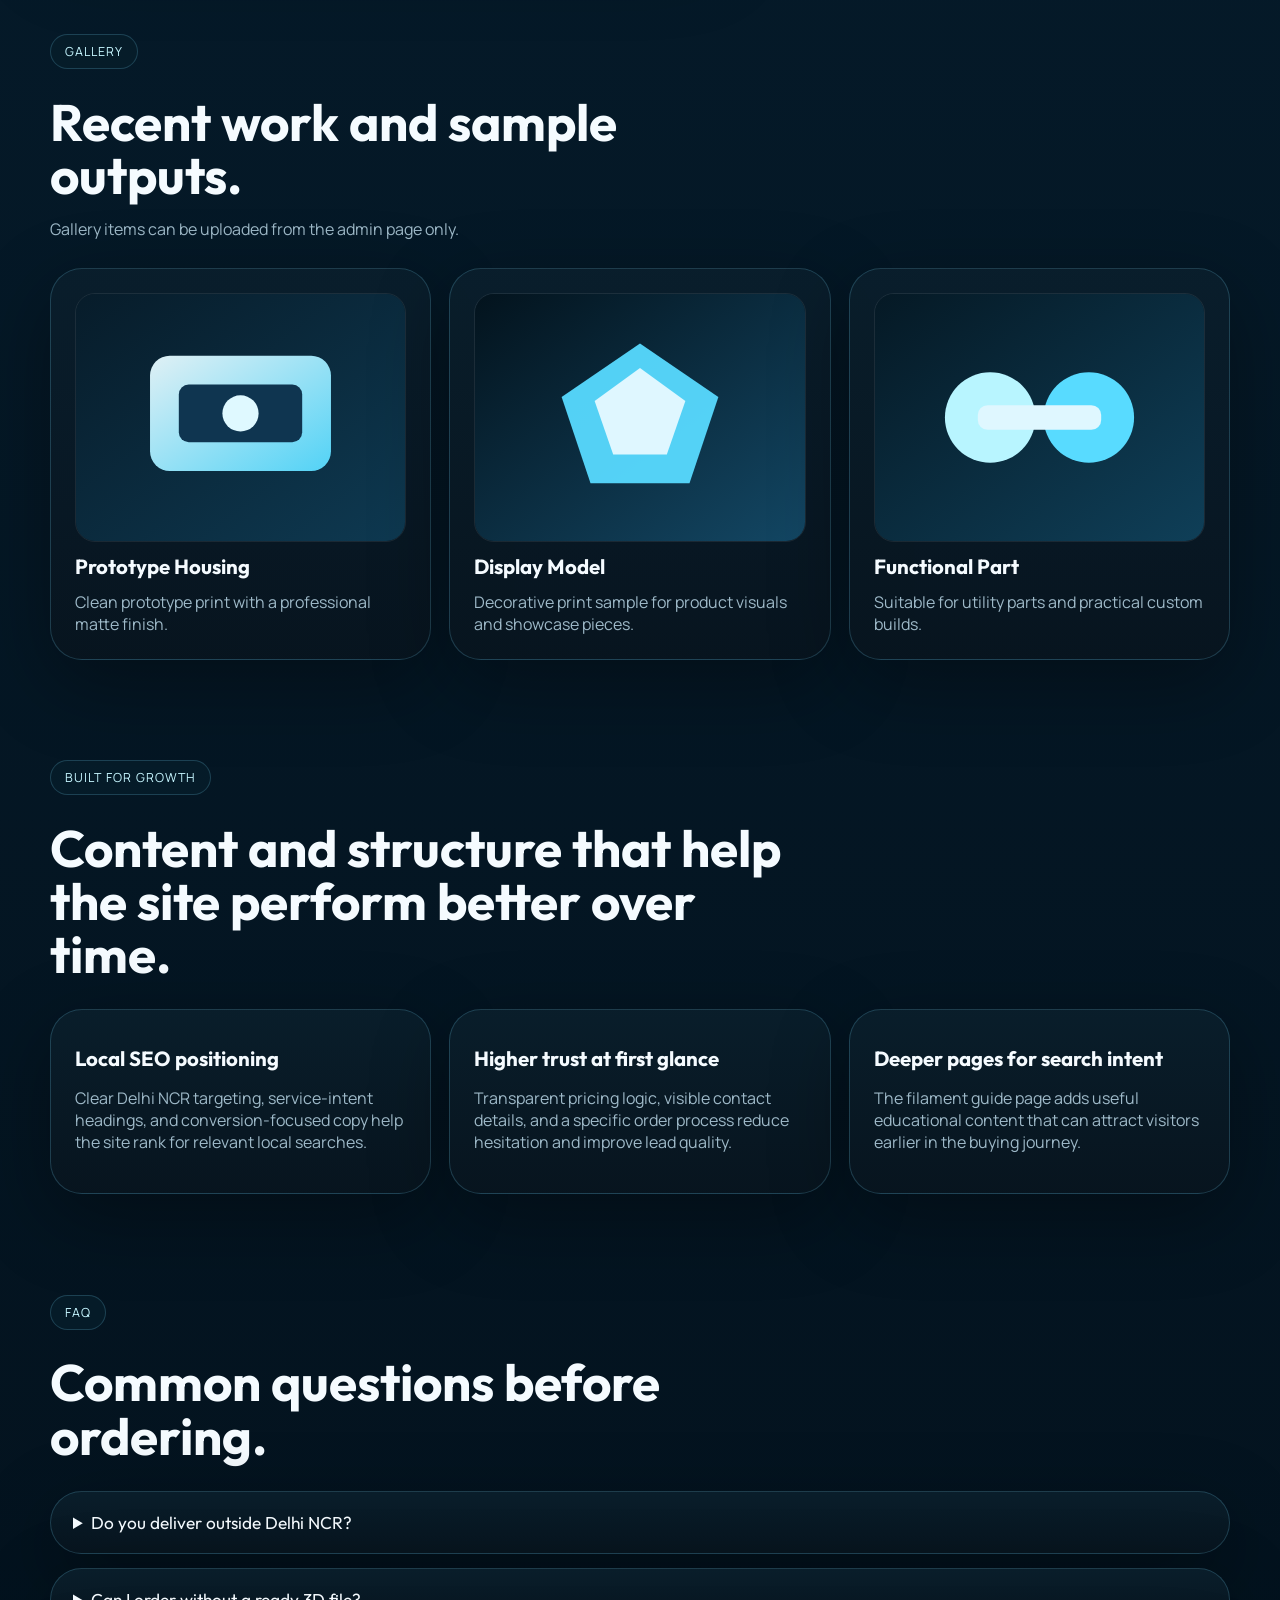
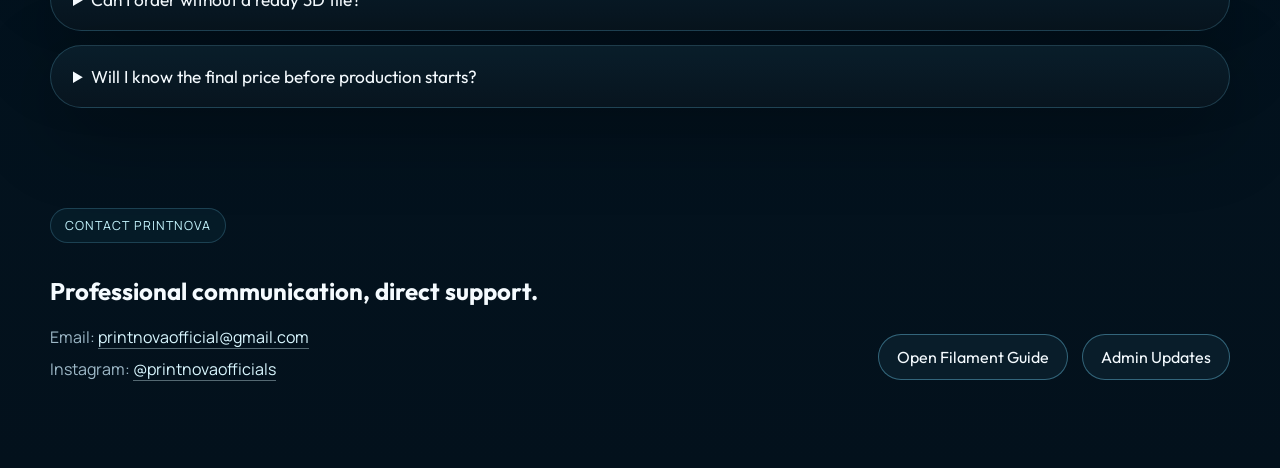
==== commit da241f3d: "Add files via upload" ====
--- a/index.html
+++ b/index.html
@@ -3,482 +3,406 @@
   <head>
     <meta charset="UTF-8" />
     <meta name="viewport" content="width=device-width, initial-scale=1.0" />
-    <title>PrintNova | 3D Printing in Delhi NCR</title>
+    <title>PrintNova | 3D Printing Services in Delhi NCR</title>
     <meta
       name="description"
-      content="PrintNova offers 3D printing in Delhi NCR with instant STL uploads, weight and price estimation, material and color options, shipping estimates, order tracking, and local support."
+      content="PrintNova offers professional 3D printing services in Delhi NCR with custom part production, PLA pricing transparency, instant order requests, and guided filament selection."
     />
+    <meta
+      name="keywords"
+      content="3D printing Delhi NCR, PrintNova, PLA printing, prototype printing, custom 3D printing service, Bambu Lab A1"
+    />
+    <meta property="og:title" content="PrintNova | Future-Ready 3D Printing in Delhi NCR" />
+    <meta
+      property="og:description"
+      content="Professional 3D printing services for prototypes, parts, and custom builds with transparent PLA pricing and guided material selection."
+    />
+    <meta property="og:type" content="website" />
     <link rel="preconnect" href="https://fonts.googleapis.com" />
     <link rel="preconnect" href="https://fonts.gstatic.com" crossorigin />
     <link
-      href="https://fonts.googleapis.com/css2?family=Space+Grotesk:wght@400;500;700&family=Sora:wght@400;600;700;800&display=swap"
+      href="https://fonts.googleapis.com/css2?family=Manrope:wght@400;500;600;700;800&family=Outfit:wght@400;500;600;700;800&display=swap"
       rel="stylesheet"
     />
     <link rel="icon" type="image/svg+xml" href="./favicon.svg" />
     <link rel="stylesheet" href="./styles.css" />
   </head>
   <body>
-    <div class="cursor-glow" aria-hidden="true"></div>
-    <div class="extruder-cursor" aria-hidden="true">
-      <img src="./bambu-a1-extruder-cursor.svg" alt="" />
-    </div>
-
-    <div class="site-shell">
-      <header class="topbar">
-        <a class="brand" href="#home" aria-label="PrintNova home">
+    <div class="page-shell">
+      <header class="site-header">
+        <a class="brand" href="#top" aria-label="PrintNova home">
           <span class="brand-mark">PN</span>
-          <span class="brand-text">
+          <span class="brand-copy">
             <strong>PrintNova</strong>
-            <small>3D Printing • Delhi NCR</small>
+            <small>3D Printing Services</small>
           </span>
         </a>
-        <nav class="nav">
-          <a href="#quote">Quote</a>
+
+        <nav class="site-nav" aria-label="Primary navigation">
+          <a href="#services">Services</a>
+          <a href="#pricing">Pricing</a>
+          <a href="#order">Order</a>
           <a href="#gallery">Gallery</a>
-          <a href="#tracking">Tracking</a>
-          <a href="#faq">FAQ</a>
-          <a href="#support">Support</a>
-          <a href="./admin.html">Admin</a>
+          <a href="./filament.html">Filament Guide</a>
+          <a href="#contact">Contact</a>
         </nav>
-        <a class="cta-link magnetic" href="#quote">Start Your Quote</a>
+
+        <a class="header-cta" href="#order">Get a Quote</a>
       </header>
 
-      <main id="home">
-        <section class="hero section reveal">
+      <main id="top">
+        <section class="hero-section">
           <div class="hero-copy">
-            <div class="eyebrow">Built for makers in Delhi NCR.</div>
-            <h1>Upload your file. Get a live quote. Send the order directly.</h1>
+            <p class="eyebrow">Delhi NCR Only Delivery</p>
+            <h1>PrintNova builds precise 3D prints with a futuristic finish and a classic service standard.</h1>
             <p class="hero-text">
-              Instant STL-based weight estimation, material and color choices, shipping estimate,
-              and a single order flow that goes straight to your admin dashboard.
+              Tagline: <strong>From concept to clean print, faster.</strong>
             </p>
-            <div class="usp-card">
-              <span class="usp-label">Clear pricing rule</span>
-              <h2>₹5 per gram with a ₹299 minimum order.</h2>
-              <ul class="usp-points">
-                <li>Mandatory address, phone number, and email ID</li>
-                <li>Optional file upload with a 24-hour support disclaimer</li>
-                <li>Admin can accept, reject, and update available colors</li>
-              </ul>
+            <p class="hero-subtext">
+              We help creators, product teams, students, and small businesses turn ideas into production-ready 3D
+              prints using a Bambu Lab A1 workflow for clean details, faster turnaround, and dependable communication.
+            </p>
+            <div class="hero-actions">
+              <a class="button button-primary" href="#order">Start Your Order</a>
+              <a class="button button-secondary" href="./filament.html">Find the Right Filament</a>
             </div>
-            <div class="hero-actions">
-              <a class="button button-primary magnetic" href="#quote">Place an Order</a>
-              <a class="button button-secondary magnetic" href="./admin.html">Open Admin Site</a>
+            <ul class="hero-highlights">
+              <li>Custom parts, prototypes, decor, and low-volume print runs</li>
+              <li>Transparent PLA pricing and professional pre-production review</li>
+              <li>Delivery available only in Delhi NCR region</li>
+            </ul>
+          </div>
+
+          <div class="hero-visual" aria-hidden="true">
+            <div class="printer-card">
+              <div class="printer-glow"></div>
+              <div class="printer-frame">
+                <div class="printer-topbar"></div>
+                <div class="printer-gantry"></div>
+                <div class="printer-bed"></div>
+                <div class="printer-head">
+                  <div class="printer-nozzle"></div>
+                </div>
+                <div class="printer-build build-left"></div>
+                <div class="printer-build build-right"></div>
+              </div>
+              <p>Bambu Lab A1-inspired production setup</p>
             </div>
-            <ul class="hero-metrics">
-              <li>
-                <strong>₹5/g</strong>
-                <span>base print price</span>
-              </li>
-              <li>
-                <strong>₹299</strong>
-                <span>minimum order</span>
-              </li>
-              <li>
-                <strong>220×220×250mm</strong>
-                <span>single-part limit</span>
-              </li>
-            </ul>
-          </div>
-
-          <div class="hero-visual" aria-hidden="true">
-            <div class="printer-stage">
-              <div class="printer-orbit orbit-one"></div>
-              <div class="printer-orbit orbit-two"></div>
-              <div class="printer-rail"></div>
-              <div class="printer-head"></div>
-              <div class="printer-beam"></div>
-              <div class="build build-one"></div>
-              <div class="build build-two"></div>
-              <div class="build build-three"></div>
-              <div class="printer-pulse pulse-one"></div>
-              <div class="printer-pulse pulse-two"></div>
-              <div class="halo"></div>
-            </div>
-            <div class="visual-caption">Quote, order, and admin workflow in one static setup.</div>
-          </div>
-        </section>
-
-        <section class="feature-band reveal">
-          <div class="band-card">
-            <span class="band-label">Public site + admin site</span>
-            <h2>Customers order here. Admin manages everything there.</h2>
-            <p>The admin page reads incoming orders, updates statuses, and changes available colors.</p>
-          </div>
-          <div class="band-grid">
-            <article class="mini-panel">
-              <span>Uploads</span>
-              <strong>STL auto-weight supported</strong>
-            </article>
-            <article class="mini-panel">
-              <span>Orders</span>
-              <strong>Accept or reject from admin</strong>
-            </article>
-            <article class="mini-panel">
-              <span>Catalog</span>
-              <strong>Color list editable by admin</strong>
-            </article>
-          </div>
-        </section>
-
-        <section class="pricing section reveal" id="pricing">
-          <div class="section-heading">
-            <div class="eyebrow">Pricing and limits</div>
-            <h2>Simple rules before you upload.</h2>
+          </div>
+        </section>
+
+        <section class="trust-strip" id="services">
+          <article>
+            <span>USP</span>
+            <strong>Fast quotes with a clear human review before production</strong>
+          </article>
+          <article>
+            <span>Quality</span>
+            <strong>Layer, infill, color, and material controls built into the order flow</strong>
+          </article>
+          <article>
+            <span>Service</span>
+            <strong>Professional updates after order placement and payment coordination</strong>
+          </article>
+        </section>
+
+        <section class="content-section service-grid-section">
+          <div class="section-heading">
+            <p class="eyebrow">Why PrintNova</p>
+            <h2>Designed to look credible, convert well, and answer the questions customers ask before they contact you.</h2>
+          </div>
+          <div class="service-grid">
+            <article class="info-card">
+              <h3>Prototype to production support</h3>
+              <p>Suitable for prototype models, decorative objects, branded pieces, educational models, and practical utility parts.</p>
+            </article>
+            <article class="info-card">
+              <h3>Professional order capture</h3>
+              <p>Mandatory phone, email, and address fields reduce incomplete leads and help you process serious orders faster.</p>
+            </article>
+            <article class="info-card">
+              <h3>Material guidance</h3>
+              <p>Customers can move to the dedicated filament guide page before ordering, which lowers friction and improves decision-making.</p>
+            </article>
+          </div>
+        </section>
+
+        <section class="content-section pricing-section" id="pricing">
+          <div class="section-heading">
+            <p class="eyebrow">Pricing Transparency</p>
+            <h2>Customers see the pricing logic up front.</h2>
           </div>
           <div class="pricing-layout">
-            <article class="price-card primary-card">
-              <span class="price-label">Base pricing</span>
-              <h3>₹5 per gram</h3>
-              <p>Based on STL volume or the manual size inputs, then adjusted by material and settings.</p>
-            </article>
-            <article class="price-card">
-              <span class="price-label">Minimum order</span>
-              <h3>₹299</h3>
-              <p>Any smaller print still starts at the minimum order price.</p>
-            </article>
-            <article class="price-card">
-              <span class="price-label">Size limit</span>
-              <h3>220×220×250mm</h3>
-              <p>Larger jobs need to be split into separate parts before production.</p>
-            </article>
-          </div>
-        </section>
-
-        <section class="quote section reveal" id="quote">
-          <div class="section-heading">
-            <div class="eyebrow">Order and estimate</div>
-            <h2>Mandatory details first, file upload optional.</h2>
+            <article class="pricing-card pricing-feature">
+              <span class="pricing-label">Current material pricing</span>
+              <h3>PLA = ₹5 per gram + delivery charges</h3>
+              <p>This is one of the “for now” values and can be updated from the admin panel later.</p>
+            </article>
+            <article class="pricing-card">
+              <span class="pricing-label">Filament cost</span>
+              <h3>₹1000</h3>
+              <p>Reference stock cost shown for customer awareness.</p>
+            </article>
+            <article class="pricing-card">
+              <span class="pricing-label">Labour charges</span>
+              <h3>₹1.91/g</h3>
+              <p>Included as part of your professional cost explanation.</p>
+            </article>
+            <article class="pricing-card">
+              <span class="pricing-label">Electrical charges</span>
+              <h3>₹0.05-₹0.10/g</h3>
+              <p>Depends on actual machine time and settings.</p>
+            </article>
+            <article class="pricing-card">
+              <span class="pricing-label">Maintenance</span>
+              <h3>₹0.05-₹0.15/g</h3>
+              <p>Subject to machine wear and print complexity.</p>
+            </article>
+            <article class="pricing-card">
+              <span class="pricing-label">Packaging</span>
+              <h3>₹0.05-₹0.10/g</h3>
+              <p>Adjusted based on packaging type and shipment need.</p>
+            </article>
+            <article class="pricing-card">
+              <span class="pricing-label">Profit margin</span>
+              <h3>Nearly 10%-20%</h3>
+              <p>Presented honestly so customers understand pricing decisions.</p>
+            </article>
+            <article class="pricing-card">
+              <span class="pricing-label">Shipping cost</span>
+              <h3>Depends on location</h3>
+              <p>Delivery is available only within Delhi NCR region.</p>
+            </article>
+          </div>
+          <div class="notice-panel">
+            <strong>Professional pricing disclaimer</strong>
+            <p>
+              Final price breakdown will be shared with you after you place the order. If you are not satisfied with the
+              final quoted amount, the order may be cancelled before production begins. This ensures transparency and keeps
+              approval with the customer.
+            </p>
+          </div>
+        </section>
+
+        <section class="content-section order-section" id="order">
+          <div class="section-heading">
+            <p class="eyebrow">Place an Order</p>
+            <h2>Send a complete request in one step.</h2>
             <p class="section-note">
-              If an STL file is uploaded, the site calculates model volume and estimated weight from the file.
-              If no file is uploaded, the estimate uses the dimensions entered below and support follows up within 24 hours.
+              Customers must either upload their file or select “Designed by the company”. If company design is selected,
+              the description becomes mandatory.
             </p>
           </div>
 
-          <div class="quote-layout">
-            <form class="quote-panel order-form" id="quote-form">
-              <label>
-                Full name
-                <input id="customer-name" type="text" required placeholder="Your full name" />
-              </label>
-
-              <label>
-                Phone number
-                <input id="customer-phone" type="tel" required placeholder="+91 98XXXXXXXX" pattern="[0-9+ ()-]{10,}" />
-              </label>
-
-              <label>
-                Email ID
-                <input id="customer-email" type="email" required placeholder="you@example.com" />
-              </label>
-
-              <label>
-                Delivery address
-                <textarea id="customer-address" rows="3" required placeholder="Full Delhi NCR delivery address"></textarea>
-              </label>
-
-              <label class="span-2 upload-field">
-                Upload STL / 3MF file (optional)
-                <input id="model-file" type="file" accept=".stl,.3mf" />
-              </label>
-
-              <div class="span-2 disclaimer-card" id="file-disclaimer">
-                No file uploaded. Our support team will contact you regarding your purchase within 24 hours.
+          <div class="order-layout">
+            <form id="order-form" class="order-form" novalidate>
+              <div class="field-grid">
+                <label>
+                  Full Name
+                  <input id="customer-name" name="name" type="text" required placeholder="Your full name" />
+                </label>
+
+                <label>
+                  10-digit Phone Number
+                  <input
+                    id="customer-phone"
+                    name="phone"
+                    type="tel"
+                    inputmode="numeric"
+                    pattern="[0-9]{10}"
+                    maxlength="10"
+                    required
+                    placeholder="10-digit mobile number"
+                  />
+                </label>
+
+                <label>
+                  Email ID
+                  <input id="customer-email" name="email" type="email" required placeholder="you@example.com" />
+                </label>
+
+                <label>
+                  Delivery Region
+                  <input id="delivery-region" type="text" value="Delhi NCR only" disabled />
+                </label>
+
+                <label class="field-span-2">
+                  Address
+                  <textarea
+                    id="customer-address"
+                    name="address"
+                    rows="4"
+                    required
+                    placeholder="Full delivery address in Delhi NCR"
+                  ></textarea>
+                </label>
+
+                <label class="field-span-2 upload-box">
+                  Upload your design file
+                  <input id="customer-file" name="file" type="file" accept=".stl,.3mf,.obj,.zip,.rar,.pdf,.png,.jpg,.jpeg" />
+                  <small id="file-name">No file selected.</small>
+                </label>
+
+                <label class="checkbox-line field-span-2">
+                  <input id="company-design" name="companyDesign" type="checkbox" />
+                  <span>Designed by the company</span>
+                </label>
+
+                <label class="field-span-2">
+                  Description for company-designed order
+                  <textarea
+                    id="design-description"
+                    name="description"
+                    rows="4"
+                    placeholder="Describe the product you want if PrintNova is creating the design."
+                  ></textarea>
+                </label>
+
+                <label>
+                  Layer Height
+                  <input id="layer-height" name="layerHeight" type="range" min="1" max="5" step="1" value="3" />
+                  <small><span id="layer-height-value">3</span> / 5</small>
+                </label>
+
+                <label>
+                  Infill
+                  <input id="infill" name="infill" type="range" min="0" max="100" step="1" value="20" />
+                  <small><span id="infill-value">20</span>%</small>
+                </label>
+
+                <label>
+                  Quality
+                  <select id="quality" name="quality" required>
+                    <option value="Low">Low</option>
+                    <option value="Draft">Draft</option>
+                    <option value="High">High</option>
+                  </select>
+                </label>
+
+                <label>
+                  Color
+                  <select id="color" name="color" required></select>
+                </label>
+
+                <label>
+                  Material
+                  <select id="material" name="material" required></select>
+                </label>
               </div>
 
-              <label>
-                Material
-                <select id="material">
-                  <option value="pla">PLA</option>
-                  <option value="petg">PETG</option>
-                  <option value="abs">ABS</option>
-                  <option value="tpu">TPU</option>
-                </select>
-              </label>
-
-              <label>
-                Color
-                <select id="color"></select>
-              </label>
-
-              <label>
-                Quality
-                <select id="quality">
-                  <option value="draft">Draft</option>
-                  <option value="standard" selected>Standard</option>
-                  <option value="fine">Fine</option>
-                </select>
-              </label>
-
-              <label>
-                Layer height
-                <select id="layer-height">
-                  <option value="0.28">0.28 mm</option>
-                  <option value="0.2" selected>0.20 mm</option>
-                  <option value="0.12">0.12 mm</option>
-                </select>
-              </label>
-
-              <label>
-                Infill
-                <input id="infill" type="range" min="10" max="80" step="5" value="20" />
-                <span class="field-inline"><strong id="infill-value">20%</strong> internal fill</span>
-              </label>
-
-              <label>
-                Length (mm)
-                <input id="length" type="number" min="10" max="220" value="120" />
-              </label>
-
-              <label>
-                Width (mm)
-                <input id="width" type="number" min="10" max="220" value="80" />
-              </label>
-
-              <label>
-                Height (mm)
-                <input id="height" type="number" min="10" max="250" value="60" />
-              </label>
-
-              <label>
-                Quantity
-                <input id="quantity" type="number" min="1" max="20" value="1" />
-              </label>
-
-              <label>
-                Delivery zone
-                <select id="shipping-zone">
-                  <option value="delhi">Delhi</option>
-                  <option value="ncr">Gurugram / Noida / NCR</option>
-                  <option value="express">Express local courier</option>
-                </select>
-              </label>
-
-              <label class="span-2">
-                Order notes
-                <textarea id="customer-notes" rows="4" placeholder="Mention use case, strength needs, finish expectations, or if you need design help."></textarea>
-              </label>
-
-              <div class="span-2 size-note">
-                <strong>Print size limit:</strong> 220mm × 220mm × 250mm per part. Oversize models need splitting.
+              <div class="form-footer">
+                <button type="submit" class="button button-primary">Submit Order Request</button>
+                <p class="form-hint">All submitted details will be prepared for delivery to `printnovaofficial@gmail.com`.</p>
               </div>
-
-              <button class="button button-primary submit-button span-2" type="submit">Send Order to Admin</button>
-              <div class="span-2 form-status" id="order-status" aria-live="polite"></div>
+              <p id="form-error" class="form-error" aria-live="polite"></p>
             </form>
 
-            <aside class="quote-results contact-panel">
-              <div class="quote-preview">
-                <div class="preview-stage" id="preview-stage">
-                  <canvas id="model-preview" width="360" height="240" aria-label="Uploaded model preview"></canvas>
-                </div>
-                <div class="preview-meta">
-                  <strong id="file-name">No file uploaded yet</strong>
-                  <span id="file-meta">Upload STL for geometry-based weight. 3MF currently uses manual dimensions.</span>
-                </div>
+            <aside class="summary-panel">
+              <div class="summary-card">
+                <span class="pricing-label">Live summary</span>
+                <h3>Estimated request settings</h3>
+                <ul class="summary-list">
+                  <li><span>Layer height</span><strong id="summary-layer">3 / 5</strong></li>
+                  <li><span>Infill</span><strong id="summary-infill">20%</strong></li>
+                  <li><span>Quality</span><strong id="summary-quality">Low</strong></li>
+                  <li><span>Color</span><strong id="summary-color">Red</strong></li>
+                  <li><span>Material</span><strong id="summary-material">PLA</strong></li>
+                  <li><span>Service area</span><strong>Delhi NCR</strong></li>
+                </ul>
               </div>
-
-              <div class="calc-grid">
-                <article class="calc-card">
-                  <span>Estimated weight</span>
-                  <strong id="weight-output">59 g</strong>
-                </article>
-                <article class="calc-card">
-                  <span>Print price</span>
-                  <strong id="print-price-output">₹299</strong>
-                </article>
-                <article class="calc-card">
-                  <span>Shipping</span>
-                  <strong id="shipping-output">₹80</strong>
-                </article>
-                <article class="calc-card emphasis">
-                  <span>Total estimate</span>
-                  <strong id="total-output">₹379</strong>
-                </article>
-              </div>
-
-              <div class="summary-list">
-                <div><span>Weight source</span><strong id="weight-source-output">Manual dimensions</strong></div>
-                <div><span>Estimated print time</span><strong id="print-time-output">5.8 hrs</strong></div>
-                <div><span>Estimated delivery</span><strong id="delivery-output">2-3 days</strong></div>
-                <div><span>Filament color</span><strong id="color-output">Arctic White</strong></div>
-                <div><span>Material</span><strong id="material-output">PLA</strong></div>
+              <div class="summary-card compact">
+                <span class="pricing-label">Important note</span>
+                <p>
+                  Delivery is only applicable in Delhi NCR region. Orders outside Delhi NCR should not be submitted
+                  through this form.
+                </p>
               </div>
             </aside>
           </div>
         </section>
 
-        <section class="gallery section" id="gallery">
-          <div class="section-heading">
-            <div class="eyebrow">Sample prints gallery</div>
-            <h2>3D printing visuals that appear as you scroll.</h2>
-            <p class="section-note">Five PNG references from the web, kept inside the existing neon style.</p>
-          </div>
-          <div class="image-stream">
-            <article class="print-shot reveal">
-              <img src="https://commons.wikimedia.org/wiki/Special:Redirect/file/3D%20printer.png" alt="3D printer setup" loading="lazy" decoding="async" />
-              <div class="print-shot-copy"><span>Machine</span><strong>Printer setup</strong></div>
-            </article>
-            <article class="print-shot reveal">
-              <img src="https://commons.wikimedia.org/wiki/Special:Redirect/file/3D%20Printer%20Extruder.png" alt="3D printer extruder" loading="lazy" decoding="async" />
-              <div class="print-shot-copy"><span>Hardware</span><strong>Extruder detail</strong></div>
-            </article>
-            <article class="print-shot reveal">
-              <img src="https://commons.wikimedia.org/wiki/Special:Redirect/file/3DBenchy.png" alt="3DBenchy benchmark model" loading="lazy" decoding="async" />
-              <div class="print-shot-copy"><span>Benchmark</span><strong>3DBenchy</strong></div>
-            </article>
-            <article class="print-shot reveal">
-              <img src="https://commons.wikimedia.org/wiki/Special:Redirect/file/3DBenchy%202025%20release.png" alt="3DBenchy 2025 release model" loading="lazy" decoding="async" />
-              <div class="print-shot-copy"><span>Object</span><strong>Benchy release</strong></div>
-            </article>
-            <article class="print-shot reveal">
-              <img src="https://commons.wikimedia.org/wiki/Special:Redirect/file/3-D%20printed%20car%20%2815951381358%29.png" alt="3D printed car" loading="lazy" decoding="async" />
-              <div class="print-shot-copy"><span>Scale</span><strong>Printed car</strong></div>
-            </article>
-          </div>
-        </section>
-
-        <section class="services section reveal" id="services">
-          <div class="section-heading">
-            <div class="eyebrow">Workflow</div>
-            <h2>From upload to admin review.</h2>
+        <section class="content-section success-section hidden" id="success-panel" aria-live="polite">
+          <div class="notice-panel success-panel">
+            <strong>Order request received</strong>
+            <p>
+              Our team will keep you updated with the latest updates on your order and payment. We will review the
+              request and share the final price breakdown before production begins.
+            </p>
+          </div>
+        </section>
+
+        <section class="content-section gallery-section" id="gallery">
+          <div class="section-heading">
+            <p class="eyebrow">Gallery</p>
+            <h2>Recent work and sample outputs.</h2>
+            <p class="section-note">Gallery items can be uploaded from the admin page only.</p>
+          </div>
+          <div id="gallery-grid" class="gallery-grid"></div>
+        </section>
+
+        <section class="content-section seo-section">
+          <div class="section-heading">
+            <p class="eyebrow">Built for Growth</p>
+            <h2>Content and structure that help the site perform better over time.</h2>
           </div>
           <div class="service-grid">
-            <article class="service-card tilt-card">
-              <h3>Mandatory contact data</h3>
-              <p>Name, phone number, email ID, and address are required before an order can be sent.</p>
-            </article>
-            <article class="service-card tilt-card">
-              <h3>Automatic estimate</h3>
-              <p>Weight, price, shipping, time, and delivery update with the selected settings.</p>
-            </article>
-            <article class="service-card tilt-card">
-              <h3>Optional file upload</h3>
-              <p>No file is still allowed. The site shows a support disclaimer and the admin sees that note too.</p>
-            </article>
-            <article class="service-card tilt-card">
-              <h3>Admin action</h3>
-              <p>Orders land in the admin page where they can be accepted, rejected, or moved through production.</p>
-            </article>
-          </div>
-        </section>
-
-        <section class="tracking section reveal" id="tracking">
-          <div class="section-heading">
-            <div class="eyebrow">Order tracking</div>
-            <h2>Track a submitted order.</h2>
-            <p class="section-note">Enter the order ID assigned after form submission.</p>
-          </div>
-          <div class="tracking-layout">
-            <div class="tracking-form order-form">
-              <label class="span-2">
-                Order ID
-                <input id="tracking-id" type="text" placeholder="Example: PN-24031" />
-              </label>
-              <button class="button button-primary submit-button" id="tracking-button" type="button">Check Status</button>
-            </div>
-            <aside class="tracking-panel contact-panel" id="tracking-result">
-              <div class="contact-chip">Latest update</div>
-              <strong id="tracking-status">Ready for lookup</strong>
-              <p id="tracking-copy">Enter an order ID to see the current order state from stored admin updates.</p>
-            </aside>
-          </div>
-        </section>
-
-        <section class="reviews section reveal" id="reviews">
-          <div class="section-heading">
-            <div class="eyebrow">Customer reviews</div>
-            <h2>What local buyers say.</h2>
-          </div>
-          <div class="showcase-grid reviews-grid">
-            <article class="showcase-card figure-card">
-              <div class="card-glow"></div>
-              <h3>Prototype fit check</h3>
-              <p>"Quick response, accurate dimensions, and the PETG part fit on first try."</p>
-              <small>Rohit, Noida</small>
-            </article>
-            <article class="showcase-card utility-card">
-              <div class="card-glow"></div>
-              <h3>Display print quality</h3>
-              <p>"Layer lines were clean and the finish looked good straight out of the box."</p>
-              <small>Ananya, Delhi</small>
-            </article>
-          </div>
-        </section>
-
-        <section class="faq section reveal" id="faq">
-          <div class="section-heading">
-            <div class="eyebrow">FAQ</div>
-            <h2>File types, materials, and turnaround.</h2>
-          </div>
-          <div class="faq-grid">
-            <details class="faq-item" open>
-              <summary>Which file types do you accept?</summary>
-              <p>STL and 3MF are accepted. Geometry-based auto-weight currently works for STL uploads on the public site.</p>
+            <article class="info-card">
+              <h3>Local SEO positioning</h3>
+              <p>Clear Delhi NCR targeting, service-intent headings, and conversion-focused copy help the site rank for relevant local searches.</p>
+            </article>
+            <article class="info-card">
+              <h3>Higher trust at first glance</h3>
+              <p>Transparent pricing logic, visible contact details, and a specific order process reduce hesitation and improve lead quality.</p>
+            </article>
+            <article class="info-card">
+              <h3>Deeper pages for search intent</h3>
+              <p>The filament guide page adds useful educational content that can attract visitors earlier in the buying journey.</p>
+            </article>
+          </div>
+        </section>
+
+        <section class="content-section faq-section">
+          <div class="section-heading">
+            <p class="eyebrow">FAQ</p>
+            <h2>Common questions before ordering.</h2>
+          </div>
+          <div class="faq-list">
+            <details class="faq-item">
+              <summary>Do you deliver outside Delhi NCR?</summary>
+              <p>No. Delivery is currently applicable only in Delhi NCR region.</p>
             </details>
             <details class="faq-item">
-              <summary>What happens if I do not upload a file?</summary>
-              <p>You can still place the order. The site shows a disclaimer and support follows up within 24 hours.</p>
+              <summary>Can I order without a ready 3D file?</summary>
+              <p>Yes. Select “Designed by the company” and provide a proper description so the team can review your requirement.</p>
             </details>
             <details class="faq-item">
-              <summary>Which materials are available?</summary>
-              <p>PLA, PETG, ABS, and TPU are listed in the estimator. Available colors can be updated from the admin page.</p>
+              <summary>Will I know the final price before production starts?</summary>
+              <p>Yes. A final price breakdown is shared after order placement. You may cancel before production if you do not approve it.</p>
             </details>
-            <details class="faq-item">
-              <summary>What are the size limits?</summary>
-              <p>Single-part jobs should stay within 220mm × 220mm × 250mm. Bigger models need splitting.</p>
-            </details>
-          </div>
-        </section>
-
-        <section class="policies section reveal" id="terms">
-          <div class="section-heading">
-            <div class="eyebrow">Terms and refund policy</div>
-            <h2>Clear order conditions.</h2>
-          </div>
-          <div class="policy-grid">
-            <article class="price-card">
-              <span class="price-label">Terms</span>
-              <p>Quotes remain estimates until production review is complete. Unprintable geometry may require revision or part splitting.</p>
-            </article>
-            <article class="price-card">
-              <span class="price-label">Refunds</span>
-              <p>Refunds apply before production starts. Custom prints already in production are only covered for damage or manufacturing defects.</p>
-            </article>
-            <article class="price-card">
-              <span class="price-label">Support</span>
-              <p>If no file is uploaded, or if the file fails validation, support reaches out within 24 hours to continue the order.</p>
-            </article>
-          </div>
-        </section>
-
-        <section class="contact section reveal" id="support">
-          <div class="section-heading">
-            <div class="eyebrow">Contact and support</div>
-            <h2>Need help before ordering?</h2>
-            <p class="section-note">This support page stays separate from the direct-to-admin order flow above.</p>
-          </div>
-          <div class="contact-layout">
-            <div class="order-form support-card">
-              <label class="span-2">
-                Support process
-                <textarea rows="6" readonly>Use the order section above for new purchases. If you do not have a print-ready file, submit the order without a file and our support team will contact you within 24 hours to help with the next step.</textarea>
-              </label>
-            </div>
-            <aside class="contact-panel">
-              <div class="contact-chip">Direct contact</div>
-              <a href="mailto:PrintNovaofficial@gmail.com">PrintNovaofficial@gmail.com</a>
-              <a href="tel:+919800000000">+91 98000 00000</a>
-              <p>Delhi NCR orders only. For admin management, open the linked admin page in the same browser.</p>
-              <a class="instagram-card magnetic" href="https://www.instagram.com/printnovaofficials/" target="_blank" rel="noreferrer">
-                <span>Instagram</span>
-                <strong>@printnovaofficials</strong>
-                <small>See visual work and product inspiration</small>
-              </a>
-            </aside>
           </div>
         </section>
       </main>
+
+      <footer class="site-footer" id="contact">
+        <div>
+          <p class="eyebrow">Contact PrintNova</p>
+          <h2>Professional communication, direct support.</h2>
+          <p class="footer-text">
+            Email:
+            <a href="mailto:printnovaofficial@gmail.com">printnovaofficial@gmail.com</a>
+          </p>
+          <p class="footer-text">
+            Instagram:
+            <a href="https://www.instagram.com/printnovaofficials/?hl=en" target="_blank" rel="noreferrer">
+              @printnovaofficials
+            </a>
+          </p>
+        </div>
+        <div class="footer-actions">
+          <a class="button button-secondary" href="./filament.html">Open Filament Guide</a>
+          <a class="button button-secondary" href="./admin.html">Admin Updates</a>
+        </div>
+      </footer>
     </div>
 
     <script src="./script.js"></script>
--- a/styles.css
+++ b/styles.css
@@ -1,21 +1,23 @@
 :root {
-  --bg: #060b14;
-  --bg-soft: #0a1220;
-  --panel: rgba(12, 21, 37, 0.78);
-  --panel-strong: rgba(9, 18, 31, 0.94);
-  --line: rgba(109, 196, 255, 0.16);
-  --line-strong: rgba(109, 196, 255, 0.34);
-  --text: #f4f7fb;
-  --muted: #97a8bd;
-  --cyan: #55d7ff;
-  --blue: #1d6fff;
-  --teal: #1cf0d0;
-  --orange: #f58a24;
-  --shadow: 0 32px 80px rgba(0, 0, 0, 0.4);
+  --bg: #03131d;
+  --bg-soft: #0a1d2a;
+  --panel: rgba(8, 29, 43, 0.78);
+  --panel-solid: #0d2434;
+  --line: rgba(120, 221, 255, 0.2);
+  --line-strong: rgba(120, 221, 255, 0.38);
+  --text: #f5fbff;
+  --muted: #9eb9c8;
+  --cyan: #58dbff;
+  --cyan-deep: #1399cf;
+  --blue: #1f7fc3;
+  --accent: #dff7ff;
+  --success: #7ce8d1;
+  --shadow: 0 24px 80px rgba(0, 0, 0, 0.32);
   --radius-xl: 32px;
   --radius-lg: 24px;
   --radius-md: 18px;
-  --max-width: 1180px;
+  --radius-sm: 12px;
+  --width: 1180px;
 }
 
 * {
@@ -28,38 +30,25 @@
 
 body {
   margin: 0;
-  min-height: 100vh;
-  font-family: "Space Grotesk", sans-serif;
+  font-family: "Manrope", sans-serif;
   color: var(--text);
   background:
-    radial-gradient(circle at top, rgba(0, 183, 255, 0.14), transparent 26%),
-    radial-gradient(circle at 80% 20%, rgba(35, 102, 255, 0.18), transparent 24%),
-    linear-gradient(180deg, #04070d 0%, #07101c 30%, #05070d 100%);
-  overflow-x: hidden;
-  cursor: none;
+    radial-gradient(circle at top left, rgba(88, 219, 255, 0.18), transparent 28%),
+    radial-gradient(circle at 85% 10%, rgba(31, 127, 195, 0.22), transparent 24%),
+    linear-gradient(180deg, #03131d 0%, #062032 45%, #03111c 100%);
+  min-height: 100vh;
 }
 
 body::before {
   content: "";
   position: fixed;
   inset: 0;
+  pointer-events: none;
   background-image:
     linear-gradient(rgba(255, 255, 255, 0.02) 1px, transparent 1px),
     linear-gradient(90deg, rgba(255, 255, 255, 0.02) 1px, transparent 1px);
-  background-size: 64px 64px;
-  mask-image: radial-gradient(circle at center, black 30%, transparent 90%);
-  pointer-events: none;
-}
-
-body,
-button,
-a,
-input,
-textarea,
-select,
-label,
-summary {
-  cursor: none;
+  background-size: 56px 56px;
+  mask-image: radial-gradient(circle at center, black 35%, transparent 88%);
 }
 
 a {
@@ -67,596 +56,480 @@
   text-decoration: none;
 }
 
-img,
-canvas {
+img {
   max-width: 100%;
-}
-
-.cursor-glow,
-.extruder-cursor {
-  position: fixed;
-  top: 0;
-  left: 0;
-  z-index: 120;
-  pointer-events: none;
-  opacity: 0;
-  transition: opacity 180ms ease;
-}
-
-.cursor-glow {
-  width: 180px;
-  height: 180px;
-  border-radius: 50%;
-  background: radial-gradient(circle, rgba(85, 215, 255, 0.22) 0%, rgba(85, 215, 255, 0.08) 38%, transparent 72%);
-  filter: blur(8px);
-  transform: translate3d(-50%, -50%, 0);
-}
-
-.extruder-cursor {
-  width: 58px;
-  height: 58px;
-  transform-origin: 22px 10px;
-}
-
-.extruder-cursor img {
   display: block;
-  width: 100%;
-  height: 100%;
-}
-
-body.cursor-active .cursor-glow,
-body.cursor-active .extruder-cursor {
-  opacity: 1;
-}
-
-.site-shell {
-  width: min(calc(100% - 32px), var(--max-width));
+}
+
+button,
+input,
+textarea,
+select {
+  font: inherit;
+}
+
+.page-shell {
+  width: min(calc(100% - 32px), var(--width));
   margin: 0 auto;
-  padding-bottom: 56px;
-}
-
-.topbar {
+  padding: 18px 0 64px;
+}
+
+.site-header {
   position: sticky;
-  top: 0;
-  z-index: 50;
+  top: 16px;
+  z-index: 20;
   display: flex;
   align-items: center;
   justify-content: space-between;
-  gap: 20px;
-  margin-top: 18px;
+  gap: 16px;
   padding: 14px 18px;
   border: 1px solid var(--line);
   border-radius: 999px;
-  background: rgba(8, 14, 24, 0.72);
+  background: rgba(4, 18, 28, 0.74);
   backdrop-filter: blur(18px);
   box-shadow: var(--shadow);
 }
 
+.brand,
+.brand-copy {
+  display: flex;
+  align-items: center;
+}
+
 .brand {
-  display: flex;
-  align-items: center;
   gap: 12px;
+}
+
+.brand-copy {
+  flex-direction: column;
+  align-items: flex-start;
+}
+
+.brand-copy strong,
+.site-nav a,
+.header-cta,
+.button,
+h1,
+h2,
+h3,
+summary {
+  font-family: "Outfit", sans-serif;
+}
+
+.brand-copy small,
+.hero-subtext,
+.section-note,
+.info-card p,
+.pricing-card p,
+.notice-panel p,
+.footer-text,
+.faq-item p,
+label small,
+.form-hint,
+.field-grid label,
+.summary-list span {
+  color: var(--muted);
 }
 
 .brand-mark {
   display: grid;
   place-items: center;
-  width: 48px;
-  height: 48px;
+  width: 50px;
+  height: 50px;
   border-radius: 16px;
-  background: linear-gradient(135deg, rgba(31, 240, 208, 0.85), rgba(29, 111, 255, 0.9));
-  color: #04111d;
+  background: linear-gradient(135deg, var(--cyan), #d0fbff);
+  color: #032131;
   font-weight: 800;
 }
 
-.brand-text {
-  display: flex;
-  flex-direction: column;
-  gap: 2px;
-}
-
-.brand-text strong,
-.nav a,
-.button,
-.cta-link,
-.section-heading h2,
-.service-card h3,
-.price-card h3,
-.showcase-card h3,
-.contact-panel a,
-.calc-card strong,
-.summary-list strong,
-.faq-item summary,
-.tracking-panel strong {
-  font-family: "Sora", sans-serif;
-}
-
-.brand-text small,
-.nav a,
-.hero-text,
-.section-note,
-.service-card p,
-.price-card p,
-.showcase-card p,
-.contact-panel p,
-label,
-input,
-textarea,
-select,
-small,
-.faq-item p,
-.summary-list span,
-.calc-card span,
-.preview-meta span,
-.size-note,
-.field-inline,
-.policy-grid p {
-  color: var(--muted);
-}
-
-.nav {
-  display: flex;
+.site-nav {
+  display: flex;
+  align-items: center;
   gap: 20px;
 }
 
-.nav a,
-.cta-link {
-  font-size: 0.95rem;
-}
-
-.cta-link,
+.site-nav a,
+.header-cta {
+  font-size: 0.96rem;
+}
+
+.header-cta,
 .button {
-  transition: transform 220ms ease, border-color 220ms ease, background 220ms ease;
-}
-
-.cta-link,
-.button-secondary {
   padding: 12px 18px;
-  border: 1px solid rgba(85, 215, 255, 0.28);
   border-radius: 999px;
-  background: rgba(11, 22, 39, 0.9);
-}
-
-.section {
-  padding: 112px 0;
-}
-
-.hero {
-  display: grid;
-  grid-template-columns: 1.05fr 0.95fr;
-  align-items: center;
-  gap: 40px;
-  min-height: calc(100vh - 130px);
-}
-
-.eyebrow,
-.band-label,
-.price-label,
-.contact-chip {
-  display: inline-flex;
-  width: fit-content;
-  padding: 8px 14px;
-  border: 1px solid rgba(85, 215, 255, 0.18);
-  border-radius: 999px;
-  background: rgba(11, 22, 39, 0.72);
-  color: #b9efff;
-  font-size: 0.82rem;
-  letter-spacing: 0.08em;
-  text-transform: uppercase;
-}
-
-.hero h1 {
-  margin: 22px 0 18px;
-  font-family: "Sora", sans-serif;
-  font-size: clamp(3rem, 7vw, 5.8rem);
-  line-height: 0.95;
-  letter-spacing: -0.05em;
-}
-
-.hero-text {
-  max-width: 640px;
-  font-size: 1.08rem;
-  line-height: 1.8;
-}
-
-.usp-card,
-.hero-metrics li,
-.band-card,
-.mini-panel,
-.service-card,
-.price-card,
-.showcase-card,
-.order-form,
-.contact-panel,
-.tracking-panel,
-.print-shot,
-.faq-item,
-.calc-card,
-.preview-stage {
-  position: relative;
-  overflow: hidden;
-  border: 1px solid var(--line);
-  border-radius: var(--radius-lg);
-  background: linear-gradient(180deg, rgba(13, 22, 37, 0.84), rgba(7, 13, 22, 0.96));
-  box-shadow: var(--shadow);
-}
-
-.usp-card {
-  max-width: 640px;
-  margin-top: 28px;
-  padding: 24px 26px;
-  background:
-    linear-gradient(180deg, rgba(13, 22, 37, 0.88), rgba(7, 13, 22, 0.98)),
-    radial-gradient(circle at top right, rgba(28, 240, 208, 0.12), transparent 40%);
-}
-
-.usp-label {
-  display: inline-flex;
-  margin-bottom: 14px;
-  color: var(--cyan);
-  font-size: 0.8rem;
-  font-weight: 700;
-  letter-spacing: 0.08em;
-  text-transform: uppercase;
-}
-
-.usp-card h2 {
-  margin: 0 0 12px;
-  font-family: "Sora", sans-serif;
-  font-size: clamp(1.25rem, 2vw, 1.7rem);
-  line-height: 1.25;
-}
-
-.usp-points {
-  display: grid;
-  gap: 10px;
-  padding: 0;
-  margin: 0;
-  list-style: none;
-}
-
-.usp-points li {
-  display: flex;
-  align-items: center;
-  gap: 10px;
-  color: var(--muted);
-  line-height: 1.5;
-}
-
-.usp-points li::before {
-  content: "";
-  flex: 0 0 10px;
-  width: 10px;
-  height: 10px;
-  border-radius: 999px;
-  background: linear-gradient(135deg, var(--teal), var(--blue));
-  box-shadow: 0 0 16px rgba(85, 215, 255, 0.35);
-}
-
-.hero-actions {
-  display: flex;
-  gap: 14px;
-  margin: 30px 0 36px;
+  border: 1px solid var(--line-strong);
+  transition: transform 180ms ease, border-color 180ms ease, background 180ms ease;
+}
+
+.header-cta:hover,
+.button:hover {
+  transform: translateY(-2px);
 }
 
 .button {
   display: inline-flex;
   align-items: center;
   justify-content: center;
-  padding: 14px 22px;
-  border-radius: 999px;
-  border: 1px solid transparent;
-  font-weight: 700;
-}
-
-.button-primary,
-.submit-button {
-  background: linear-gradient(135deg, var(--cyan), var(--blue));
-  color: #02111b;
-}
-
-.hero-metrics,
-.band-grid,
+}
+
+.button-primary {
+  background: linear-gradient(135deg, #81ecff, #2ca4db);
+  color: #042031;
+  font-weight: 800;
+}
+
+.button-secondary,
+.header-cta {
+  background: rgba(10, 31, 44, 0.92);
+}
+
+.hero-section,
 .service-grid,
 .pricing-layout,
-.image-stream,
-.calc-grid,
-.policy-grid,
-.faq-grid,
-.showcase-grid {
+.order-layout,
+.gallery-grid,
+.filament-grid,
+.admin-grid,
+.admin-gallery-grid {
   display: grid;
-  gap: 22px;
-}
-
-.hero-metrics {
-  grid-template-columns: repeat(3, minmax(0, 1fr));
+}
+
+.hero-section {
+  grid-template-columns: 1.05fr 0.95fr;
+  gap: 36px;
+  min-height: calc(100vh - 170px);
+  align-items: center;
+  padding: 72px 0 32px;
+}
+
+.eyebrow,
+.pricing-label {
+  display: inline-flex;
+  width: fit-content;
+  padding: 8px 14px;
+  border: 1px solid var(--line);
+  border-radius: 999px;
+  background: rgba(7, 30, 43, 0.78);
+  color: #c6f6ff;
+  font-size: 0.78rem;
+  letter-spacing: 0.08em;
+  text-transform: uppercase;
+}
+
+.hero-copy h1 {
+  margin: 18px 0;
+  font-size: clamp(3rem, 6vw, 5.5rem);
+  line-height: 0.96;
+  letter-spacing: -0.05em;
+}
+
+.hero-text {
+  margin: 0 0 12px;
+  font-size: 1.2rem;
+}
+
+.hero-subtext {
+  max-width: 660px;
+  font-size: 1.06rem;
+  line-height: 1.8;
+}
+
+.hero-actions,
+.footer-actions {
+  display: flex;
+  flex-wrap: wrap;
+  gap: 14px;
+  margin-top: 28px;
+}
+
+.hero-highlights,
+.summary-list,
+.feature-list,
+.form-list {
+  list-style: none;
   padding: 0;
-  margin: 0;
-  list-style: none;
-}
-
-.hero-metrics li,
-.band-card,
-.mini-panel,
-.service-card,
-.price-card,
-.showcase-card,
-.order-form,
-.contact-panel,
-.tracking-panel {
+  margin: 28px 0 0;
+}
+
+.hero-highlights li,
+.summary-list li {
+  display: flex;
+  justify-content: space-between;
+  gap: 14px;
+  padding: 12px 0;
+  border-bottom: 1px solid rgba(255, 255, 255, 0.08);
+}
+
+.hero-highlights li::before {
+  content: "";
+  width: 10px;
+  height: 10px;
+  margin-top: 7px;
+  border-radius: 50%;
+  background: linear-gradient(135deg, var(--cyan), #edfeff);
+  flex-shrink: 0;
+  box-shadow: 0 0 18px rgba(88, 219, 255, 0.5);
+}
+
+.hero-visual {
+  display: flex;
+  justify-content: center;
+}
+
+.printer-card,
+.info-card,
+.pricing-card,
+.notice-panel,
+.summary-card,
+.faq-item,
+.gallery-card,
+.filament-card,
+.admin-panel,
+.login-panel {
+  border: 1px solid var(--line);
+  border-radius: var(--radius-xl);
+  background: linear-gradient(180deg, rgba(10, 31, 44, 0.92), rgba(8, 21, 31, 0.92));
+  box-shadow: var(--shadow);
+}
+
+.printer-card {
+  position: relative;
+  width: min(100%, 470px);
   padding: 28px;
-}
-
-.hero-metrics strong {
-  display: block;
-  margin-bottom: 6px;
-  font-size: 1.2rem;
-}
-
-.hero-visual {
+  overflow: hidden;
+}
+
+.printer-card p {
   position: relative;
-  display: grid;
-  place-items: center;
-  min-height: 680px;
-}
-
-.printer-stage {
+  z-index: 1;
+  margin: 18px 0 0;
+  color: var(--muted);
+}
+
+.printer-glow {
+  position: absolute;
+  inset: 12% 14%;
+  border-radius: 50%;
+  background: radial-gradient(circle, rgba(88, 219, 255, 0.38), transparent 60%);
+  filter: blur(16px);
+}
+
+.printer-frame {
   position: relative;
-  width: min(90vw, 520px);
-  aspect-ratio: 1 / 1.18;
-}
-
-.printer-rail,
-.printer-beam,
+  z-index: 1;
+  height: 430px;
+  border: 1px solid rgba(204, 249, 255, 0.22);
+  border-radius: 28px;
+  background: linear-gradient(180deg, rgba(4, 18, 29, 0.98), rgba(10, 34, 49, 0.88));
+  overflow: hidden;
+}
+
+.printer-topbar,
+.printer-gantry,
+.printer-bed,
 .printer-head,
-.build,
-.halo,
-.printer-orbit,
-.printer-pulse {
+.printer-build {
   position: absolute;
 }
 
-.printer-rail {
-  top: 12%;
-  left: 14%;
-  width: 72%;
-  height: 26px;
+.printer-topbar {
+  top: 22px;
+  left: 24px;
+  right: 24px;
+  height: 16px;
   border-radius: 999px;
-  background: linear-gradient(90deg, rgba(138, 160, 191, 0.1), rgba(216, 236, 255, 0.55), rgba(29, 111, 255, 0.2));
-  box-shadow: 0 0 40px rgba(85, 215, 255, 0.18);
-}
-
-.printer-beam {
-  top: 13.5%;
-  left: 47%;
-  width: 6%;
-  height: 46%;
+  background: linear-gradient(90deg, rgba(207, 247, 255, 0.18), rgba(88, 219, 255, 0.42));
+}
+
+.printer-gantry {
+  top: 70px;
+  left: 58px;
+  right: 58px;
+  height: 10px;
+  background: linear-gradient(90deg, rgba(255, 255, 255, 0.12), rgba(88, 219, 255, 0.7), rgba(255, 255, 255, 0.12));
+}
+
+.printer-bed {
+  left: 56px;
+  right: 56px;
+  bottom: 46px;
+  height: 118px;
+  border-radius: 22px;
+  background: linear-gradient(180deg, rgba(24, 69, 95, 0.98), rgba(7, 24, 35, 0.98));
+  border: 1px solid rgba(128, 222, 255, 0.26);
+}
+
+.printer-head {
+  top: 84px;
+  left: 50%;
+  width: 88px;
+  height: 114px;
+  margin-left: -44px;
   border-radius: 20px;
-  background: linear-gradient(180deg, rgba(74, 111, 167, 0.4), rgba(231, 243, 255, 0.85), rgba(35, 102, 255, 0.2));
-}
-
-.printer-head {
-  top: 18%;
-  left: 39.5%;
-  width: 21%;
-  height: 24%;
-  border-radius: 26px;
-  background:
-    linear-gradient(180deg, rgba(120, 241, 255, 0.95), rgba(13, 44, 76, 0.92)),
-    linear-gradient(135deg, rgba(255, 255, 255, 0.9), rgba(255, 255, 255, 0));
-  box-shadow: 0 18px 40px rgba(0, 0, 0, 0.45), 0 0 50px rgba(85, 215, 255, 0.22);
-  animation: printerFloat 5.2s ease-in-out infinite;
-}
-
-.printer-head::before {
-  content: "";
-  position: absolute;
-  inset: 14px;
-  border-radius: 18px;
-  border: 1px solid rgba(255, 255, 255, 0.32);
-}
-
-.printer-head::after {
-  content: "";
+  background: linear-gradient(180deg, #e8f9ff, #6edfff 40%, #0d4965 100%);
+  animation: print-head 5.5s ease-in-out infinite;
+}
+
+.printer-nozzle {
   position: absolute;
   left: 50%;
   bottom: -18px;
-  width: 14px;
-  height: 28px;
-  transform: translateX(-50%);
-  border-radius: 0 0 14px 14px;
-  background: linear-gradient(180deg, #dff6ff, #3c4f72 68%, #53d6ff 100%);
-}
-
-.build {
-  left: 28%;
-  width: 44%;
-  border-radius: 50%;
-  background: radial-gradient(circle at 30% 20%, rgba(100, 247, 255, 0.95), rgba(18, 56, 88, 0.9) 65%, rgba(4, 11, 23, 1) 100%);
-}
-
-.build-one {
-  bottom: 24%;
-  height: 13%;
-}
-
-.build-two {
-  bottom: 17%;
-  height: 10%;
-}
-
-.build-three {
-  bottom: 10%;
-  height: 8%;
-}
-
-.build-one::after {
-  content: "";
-  position: absolute;
-  left: 22%;
-  top: -48%;
-  width: 38%;
-  height: 70%;
-  border-radius: 50%;
-  border: 18px solid rgba(58, 239, 255, 0.92);
-  border-right-color: transparent;
-  border-bottom-color: transparent;
-  transform: rotate(-15deg);
-}
-
-.halo {
-  left: 18%;
-  bottom: 2%;
-  width: 64%;
-  height: 12%;
-  border-radius: 50%;
-  border: 1px solid rgba(85, 215, 255, 0.4);
-  box-shadow: 0 0 40px rgba(28, 240, 208, 0.15);
-}
-
-.printer-orbit {
-  inset: 7% 8%;
-  border: 1px solid rgba(85, 215, 255, 0.1);
-  border-radius: 50%;
-}
-
-.orbit-two {
-  inset: 15% 18%;
-}
-
-.printer-pulse {
-  width: 14px;
-  height: 14px;
-  border-radius: 50%;
-  background: rgba(85, 215, 255, 0.72);
-  box-shadow: 0 0 24px rgba(85, 215, 255, 0.6);
-  animation: pulse 3.2s linear infinite;
-}
-
-.pulse-one {
-  top: 16%;
-  right: 18%;
-}
-
-.pulse-two {
-  bottom: 18%;
-  left: 18%;
-  animation-delay: 1.3s;
-}
-
-.visual-caption {
-  position: absolute;
-  bottom: 5%;
-  padding: 12px 16px;
-  border: 1px solid rgba(85, 215, 255, 0.12);
-  border-radius: 999px;
-  background: rgba(8, 14, 24, 0.76);
-  color: #c3d3e7;
-}
-
-.feature-band,
-.quote-layout,
-.contact-layout,
-.tracking-layout {
-  display: grid;
-  gap: 22px;
-}
-
-.feature-band {
-  grid-template-columns: 1fr 1.1fr;
-  align-items: stretch;
-  padding: 10px 0 30px;
-}
-
-.band-grid {
-  grid-template-columns: repeat(3, minmax(0, 1fr));
-}
-
-.mini-panel {
-  display: flex;
-  flex-direction: column;
-  justify-content: space-between;
-  min-height: 180px;
-}
-
-.mini-panel strong {
-  font-size: 1.2rem;
-  line-height: 1.3;
+  width: 18px;
+  height: 26px;
+  margin-left: -9px;
+  border-radius: 8px;
+  background: linear-gradient(180deg, #ffd69f, #c76b1d);
+}
+
+.printer-build {
+  bottom: 70px;
+  width: 88px;
+  border-radius: 18px 18px 8px 8px;
+  background: linear-gradient(180deg, rgba(150, 242, 255, 0.98), rgba(31, 127, 195, 0.96));
+  box-shadow: 0 0 28px rgba(88, 219, 255, 0.24);
+}
+
+.build-left {
+  left: 110px;
+  height: 90px;
+}
+
+.build-right {
+  right: 110px;
+  height: 130px;
+}
+
+@keyframes print-head {
+  0%,
+  100% {
+    transform: translateX(-112px);
+  }
+  50% {
+    transform: translateX(112px);
+  }
+}
+
+.trust-strip,
+.service-grid,
+.pricing-layout,
+.gallery-grid,
+.filament-grid,
+.admin-grid,
+.admin-gallery-grid {
+  gap: 18px;
+}
+
+.trust-strip {
+  grid-template-columns: repeat(3, 1fr);
+  margin: 12px 0 24px;
+}
+
+.trust-strip article {
+  padding: 22px;
+  border: 1px solid var(--line);
+  border-radius: var(--radius-lg);
+  background: rgba(9, 30, 43, 0.74);
+}
+
+.trust-strip span {
+  display: block;
+  margin-bottom: 8px;
+  color: #b7efff;
+  text-transform: uppercase;
+  letter-spacing: 0.08em;
+  font-size: 0.8rem;
+}
+
+.content-section {
+  padding: 88px 0 0;
 }
 
 .section-heading {
-  max-width: 820px;
+  max-width: 760px;
   margin-bottom: 28px;
 }
 
-.section-heading h2 {
-  margin: 18px 0 10px;
-  font-size: clamp(2rem, 4vw, 3.6rem);
-  line-height: 1;
-}
-
-.section-note {
-  margin: 0;
-  line-height: 1.7;
+.section-heading h2,
+.admin-title {
+  margin: 14px 0 10px;
+  font-size: clamp(2rem, 4vw, 3.2rem);
+  line-height: 1.04;
 }
 
 .service-grid {
-  grid-template-columns: repeat(4, minmax(0, 1fr));
-}
-
-.tilt-card {
-  transform: perspective(1000px) rotateX(calc(var(--rotateX, 0deg))) rotateY(calc(var(--rotateY, 0deg)));
-  transition: transform 240ms ease, border-color 240ms ease;
-}
-
-.service-card::before,
-.price-card::before,
-.showcase-card::before,
-.order-form::before,
-.contact-panel::before,
-.tracking-panel::before,
-.calc-card::before {
-  content: "";
-  position: absolute;
-  inset: -20%;
-  background: radial-gradient(circle at var(--pointer-x, 50%) var(--pointer-y, 50%), rgba(85, 215, 255, 0.14), transparent 32%);
-  pointer-events: none;
-}
-
-.pricing-layout,
-.policy-grid {
-  grid-template-columns: repeat(3, minmax(0, 1fr));
-}
-
-.primary-card {
-  background:
-    radial-gradient(circle at top right, rgba(28, 240, 208, 0.22), transparent 30%),
-    linear-gradient(180deg, rgba(15, 31, 49, 0.94), rgba(5, 11, 20, 1));
-}
-
-.quote-layout,
-.contact-layout,
-.tracking-layout {
-  grid-template-columns: 1.1fr 0.9fr;
+  grid-template-columns: repeat(3, 1fr);
+}
+
+.info-card,
+.pricing-card,
+.summary-card,
+.gallery-card,
+.filament-card,
+.admin-panel,
+.login-panel {
+  padding: 24px;
+}
+
+.info-card h3,
+.pricing-card h3,
+.summary-card h3,
+.filament-card h3,
+.gallery-card h3 {
+  margin: 12px 0 10px;
+  font-size: 1.28rem;
+}
+
+.pricing-layout {
+  grid-template-columns: repeat(4, 1fr);
+}
+
+.pricing-feature {
+  grid-column: span 2;
+}
+
+.notice-panel {
+  margin-top: 20px;
+  padding: 24px;
+}
+
+.notice-panel strong {
+  display: block;
+  margin-bottom: 10px;
+  font-family: "Outfit", sans-serif;
+  font-size: 1.1rem;
+}
+
+.order-layout {
+  grid-template-columns: 1.15fr 0.85fr;
+  gap: 20px;
   align-items: start;
 }
 
-.order-form {
+.order-form,
+.admin-form {
+  padding: 26px;
+  border: 1px solid var(--line);
+  border-radius: var(--radius-xl);
+  background: rgba(8, 29, 43, 0.8);
+  box-shadow: var(--shadow);
+}
+
+.field-grid {
   display: grid;
   grid-template-columns: repeat(2, minmax(0, 1fr));
-  gap: 18px;
-}
-
-label {
+  gap: 16px;
+}
+
+.field-grid label,
+.admin-form label {
   display: flex;
   flex-direction: column;
   gap: 10px;
-  font-size: 0.95rem;
-}
-
-.span-2,
-.submit-button {
-  grid-column: 1 / -1;
+  font-weight: 600;
+}
+
+.field-span-2 {
+  grid-column: span 2;
 }
 
 input,
@@ -664,528 +537,313 @@
 select {
   width: 100%;
   padding: 14px 16px;
-  border: 1px solid rgba(109, 196, 255, 0.16);
-  border-radius: 16px;
-  background: rgba(3, 10, 18, 0.72);
-  font: inherit;
+  border: 1px solid rgba(153, 227, 255, 0.18);
+  border-radius: var(--radius-sm);
+  background: rgba(4, 18, 28, 0.88);
   color: var(--text);
-  transition: border-color 220ms ease, box-shadow 220ms ease;
 }
 
 input:focus,
 textarea:focus,
 select:focus {
-  outline: none;
-  border-color: rgba(85, 215, 255, 0.55);
-  box-shadow: 0 0 0 4px rgba(85, 215, 255, 0.1);
-}
-
-textarea {
-  resize: vertical;
-}
-
-.field-inline {
-  font-size: 0.88rem;
-}
-
-.size-note {
-  padding: 14px 18px;
-  border: 1px solid rgba(85, 215, 255, 0.14);
-  border-radius: 18px;
-  background: rgba(9, 18, 31, 0.7);
-}
-
-.quote-preview {
+  outline: 2px solid rgba(88, 219, 255, 0.28);
+  border-color: rgba(88, 219, 255, 0.46);
+}
+
+input[type="range"] {
+  padding: 0;
+  accent-color: var(--cyan);
+}
+
+.upload-box {
+  padding: 16px;
+  border: 1px dashed rgba(120, 221, 255, 0.32);
+  border-radius: var(--radius-md);
+  background: rgba(4, 18, 28, 0.48);
+}
+
+.checkbox-line {
+  flex-direction: row;
+  align-items: center;
+  gap: 12px;
+  padding: 4px 0;
+}
+
+.checkbox-line input {
+  width: 18px;
+  height: 18px;
+}
+
+.form-footer {
+  display: flex;
+  flex-wrap: wrap;
+  align-items: center;
+  gap: 14px;
+  margin-top: 20px;
+}
+
+.form-error {
+  min-height: 24px;
+  margin: 14px 0 0;
+  color: #ffd3d3;
+}
+
+.summary-list strong {
+  font-family: "Outfit", sans-serif;
+}
+
+.summary-card.compact p {
+  margin: 10px 0 0;
+  color: var(--muted);
+}
+
+.success-section {
+  padding-top: 28px;
+}
+
+.success-panel {
+  border-color: rgba(124, 232, 209, 0.28);
+}
+
+.hidden {
+  display: none;
+}
+
+.gallery-grid {
+  grid-template-columns: repeat(3, 1fr);
+}
+
+.gallery-card {
+  overflow: hidden;
+}
+
+.gallery-card img {
+  aspect-ratio: 4 / 3;
+  width: 100%;
+  object-fit: cover;
+  border-radius: 20px;
+  border: 1px solid rgba(255, 255, 255, 0.08);
+}
+
+.gallery-card p {
+  margin: 12px 0 0;
+  color: var(--muted);
+}
+
+.faq-list {
   display: grid;
   gap: 14px;
 }
 
-.preview-stage {
-  padding: 12px;
-  border-radius: var(--radius-lg);
-  background:
-    radial-gradient(circle at top, rgba(85, 215, 255, 0.08), transparent 40%),
-    linear-gradient(180deg, rgba(10, 18, 30, 0.9), rgba(5, 10, 18, 1));
-}
-
-#model-preview {
-  display: block;
+.faq-item {
+  padding: 20px 22px;
+}
+
+.faq-item summary {
+  cursor: pointer;
+  font-size: 1.08rem;
+}
+
+.faq-item p {
+  margin: 12px 0 0;
+  line-height: 1.7;
+}
+
+.site-footer {
+  display: flex;
+  align-items: flex-end;
+  justify-content: space-between;
+  gap: 20px;
+  padding: 88px 0 24px;
+}
+
+.footer-text {
+  margin: 10px 0 0;
+}
+
+.footer-text a {
+  color: #d9f7ff;
+  border-bottom: 1px solid rgba(217, 247, 255, 0.38);
+}
+
+.filament-hero,
+.admin-hero {
+  padding: 72px 0 20px;
+}
+
+.filament-grid {
+  grid-template-columns: repeat(2, 1fr);
+}
+
+.filament-card img {
+  aspect-ratio: 16 / 10;
   width: 100%;
-  height: auto;
+  object-fit: cover;
   border-radius: 20px;
-  background:
-    linear-gradient(180deg, rgba(6, 11, 20, 0.82), rgba(7, 14, 24, 0.98));
-}
-
-.preview-meta {
+  margin-bottom: 18px;
+  border: 1px solid rgba(255, 255, 255, 0.08);
+}
+
+.filament-card ul {
+  margin: 10px 0 0;
+  padding-left: 18px;
+  color: var(--muted);
+  line-height: 1.8;
+}
+
+.admin-shell {
+  width: min(calc(100% - 32px), 1120px);
+}
+
+.login-wrap {
+  min-height: calc(100vh - 140px);
   display: grid;
-  gap: 4px;
-}
-
-.calc-grid {
-  grid-template-columns: repeat(2, minmax(0, 1fr));
-}
-
-.calc-card {
-  padding: 20px;
-}
-
-.calc-card strong {
-  display: block;
-  margin-top: 8px;
-  font-size: 1.6rem;
-}
-
-.calc-card.emphasis {
-  border-color: rgba(85, 215, 255, 0.3);
-  background:
-    radial-gradient(circle at top right, rgba(28, 240, 208, 0.16), transparent 30%),
-    linear-gradient(180deg, rgba(15, 31, 49, 0.94), rgba(5, 11, 20, 1));
-}
-
-.summary-list {
+  place-items: center;
+}
+
+.login-panel {
+  width: min(100%, 480px);
+}
+
+.login-panel h1 {
+  margin: 0 0 10px;
+}
+
+.admin-grid {
+  grid-template-columns: 1.05fr 0.95fr;
+  align-items: start;
+}
+
+.admin-gallery-grid {
+  grid-template-columns: repeat(2, 1fr);
+}
+
+.admin-gallery-item,
+.order-card {
+  padding: 18px;
+  border: 1px solid var(--line);
+  border-radius: var(--radius-md);
+  background: rgba(4, 18, 28, 0.58);
+}
+
+.admin-gallery-item img {
+  aspect-ratio: 4 / 3;
+  width: 100%;
+  object-fit: cover;
+  border-radius: 14px;
+  margin-bottom: 12px;
+}
+
+.order-list {
   display: grid;
-  gap: 12px;
-}
-
-.summary-list div {
-  display: flex;
-  align-items: center;
-  justify-content: space-between;
-  gap: 16px;
-  padding-bottom: 12px;
-  border-bottom: 1px solid rgba(109, 196, 255, 0.12);
-}
-
-.image-stream {
-  grid-template-columns: repeat(12, minmax(0, 1fr));
-  align-items: stretch;
-}
-
-.print-shot {
-  min-height: 280px;
-  padding: 26px;
-  border-radius: var(--radius-xl);
-  background:
-    linear-gradient(180deg, rgba(13, 22, 37, 0.84), rgba(7, 13, 22, 0.98)),
-    radial-gradient(circle at top right, rgba(28, 240, 208, 0.12), transparent 36%);
-}
-
-.print-shot::before {
-  content: "";
-  position: absolute;
-  inset: 0;
-  background:
-    radial-gradient(circle at top, rgba(85, 215, 255, 0.12), transparent 40%),
-    linear-gradient(180deg, rgba(3, 9, 16, 0.08), rgba(3, 9, 16, 0.36));
-  pointer-events: none;
-}
-
-.print-shot:nth-child(1),
-.print-shot:nth-child(4) {
-  grid-column: span 7;
-}
-
-.print-shot:nth-child(2),
-.print-shot:nth-child(3),
-.print-shot:nth-child(5) {
-  grid-column: span 5;
-}
-
-.print-shot img {
-  position: absolute;
-  inset: 18px 18px 64px;
-  width: calc(100% - 36px);
-  height: calc(100% - 82px);
-  object-fit: contain;
-  filter: drop-shadow(0 24px 44px rgba(0, 0, 0, 0.42));
-}
-
-.print-shot-copy {
-  position: absolute;
-  left: 26px;
-  right: 26px;
-  bottom: 22px;
-  display: flex;
-  align-items: end;
-  justify-content: space-between;
-  gap: 16px;
-}
-
-.print-shot-copy span {
+  gap: 14px;
+}
+
+.order-card h3 {
+  margin: 0 0 8px;
+}
+
+.order-card p,
+.admin-note {
   color: var(--muted);
-  text-transform: uppercase;
-  letter-spacing: 0.08em;
-  font-size: 0.78rem;
-}
-
-.print-shot-copy strong {
-  font-family: "Sora", sans-serif;
-  font-size: 1.05rem;
-}
-
-.showcase-grid {
-  grid-template-columns: repeat(2, minmax(0, 1fr));
-}
-
-.showcase-card {
-  min-height: 280px;
-  display: flex;
-  flex-direction: column;
-  justify-content: flex-end;
-}
-
-.figure-card {
-  background:
-    linear-gradient(180deg, rgba(7, 15, 26, 0.5), rgba(7, 15, 26, 1)),
-    radial-gradient(circle at 35% 30%, rgba(85, 215, 255, 0.28), transparent 24%),
-    linear-gradient(135deg, rgba(13, 22, 37, 0.9), rgba(7, 13, 22, 1));
-}
-
-.utility-card {
-  background:
-    linear-gradient(180deg, rgba(7, 15, 26, 0.5), rgba(7, 15, 26, 1)),
-    radial-gradient(circle at 72% 18%, rgba(29, 111, 255, 0.28), transparent 22%),
-    linear-gradient(135deg, rgba(13, 22, 37, 0.9), rgba(7, 13, 22, 1));
-}
-
-.card-glow {
-  position: absolute;
-  inset: 24px 24px auto auto;
-  width: 120px;
-  height: 120px;
-  border-radius: 50%;
-  filter: blur(18px);
-  background: rgba(85, 215, 255, 0.22);
-}
-
-.faq-item {
-  padding: 22px 24px;
-}
-
-.faq-item summary {
-  list-style: none;
-  font-size: 1rem;
-}
-
-.faq-item summary::-webkit-details-marker {
-  display: none;
-}
-
-.faq-item p {
-  margin: 14px 0 0;
-  line-height: 1.7;
-}
-
-.contact-panel,
-.tracking-panel {
-  display: flex;
-  flex-direction: column;
-  gap: 18px;
-}
-
-.instagram-card {
+}
+
+.order-meta {
   display: grid;
-  gap: 8px;
-  margin-top: auto;
-  padding: 18px;
-  border: 1px solid rgba(85, 215, 255, 0.18);
-  border-radius: 22px;
-  background:
-    linear-gradient(135deg, rgba(29, 111, 255, 0.25), rgba(28, 240, 208, 0.18)),
-    rgba(11, 22, 39, 0.72);
-}
-
-.reveal {
-  opacity: 0;
-  transform: translateY(48px) scale(0.98);
-  transition:
-    opacity 850ms cubic-bezier(0.16, 1, 0.3, 1),
-    transform 850ms cubic-bezier(0.16, 1, 0.3, 1);
-}
-
-.reveal.is-visible {
-  opacity: 1;
-  transform: translateY(0) scale(1);
-}
-
-.parallax {
-  transform: translate3d(0, calc(var(--parallax-shift, 0px) * 1), 0);
-}
-
-.button:hover,
-.cta-link:hover {
-  transform: translateY(-2px);
-}
-
-.tilt-card:hover {
-  border-color: rgba(85, 215, 255, 0.3);
-}
-
-@keyframes printerFloat {
-  0%,
-  100% {
-    transform: translateY(0);
-  }
-  50% {
-    transform: translateY(-18px);
-  }
-}
-
-@keyframes pulse {
-  0% {
-    transform: scale(0.8);
-    opacity: 0.3;
-  }
-  50% {
-    transform: scale(1.1);
-    opacity: 1;
-  }
-  100% {
-    transform: scale(0.8);
-    opacity: 0.3;
-  }
-}
-
-@media (max-width: 1080px) {
-  .hero,
-  .feature-band,
-  .quote-layout,
-  .contact-layout,
-  .tracking-layout,
+  grid-template-columns: repeat(2, 1fr);
+  gap: 10px;
+  margin-top: 14px;
+}
+
+.mini-actions {
+  display: flex;
+  flex-wrap: wrap;
+  gap: 10px;
+  margin-top: 14px;
+}
+
+.status-chip {
+  display: inline-flex;
+  width: fit-content;
+  padding: 6px 12px;
+  border-radius: 999px;
+  background: rgba(124, 232, 209, 0.14);
+  border: 1px solid rgba(124, 232, 209, 0.28);
+  color: #ccfff1;
+  font-size: 0.84rem;
+}
+
+@media (max-width: 980px) {
+  .site-header,
+  .site-footer {
+    flex-direction: column;
+    align-items: flex-start;
+  }
+
+  .site-nav {
+    flex-wrap: wrap;
+  }
+
+  .hero-section,
+  .order-layout,
+  .admin-grid {
+    grid-template-columns: 1fr;
+  }
+
+  .service-grid,
+  .gallery-grid,
+  .filament-grid,
+  .pricing-layout {
+    grid-template-columns: repeat(2, 1fr);
+  }
+
+  .pricing-feature {
+    grid-column: span 2;
+  }
+
+  .trust-strip {
+    grid-template-columns: 1fr;
+  }
+}
+
+@media (max-width: 680px) {
+  .page-shell,
+  .admin-shell {
+    width: min(calc(100% - 20px), var(--width));
+  }
+
+  .hero-section {
+    padding-top: 40px;
+  }
+
+  .field-grid,
+  .service-grid,
+  .gallery-grid,
+  .filament-grid,
   .pricing-layout,
-  .policy-grid,
-  .service-grid {
+  .admin-gallery-grid,
+  .order-meta {
     grid-template-columns: 1fr;
   }
 
-  .band-grid,
-  .showcase-grid,
-  .calc-grid,
-  .faq-grid,
-  .image-stream {
-    grid-template-columns: 1fr;
-  }
-
-  .print-shot:nth-child(1),
-  .print-shot:nth-child(2),
-  .print-shot:nth-child(3),
-  .print-shot:nth-child(4),
-  .print-shot:nth-child(5) {
-    grid-column: auto;
-  }
-
-  .hero {
-    min-height: auto;
-    padding-top: 64px;
-  }
-
-  .hero-visual {
-    min-height: 520px;
-  }
-}
-
-@media (max-width: 820px) {
-  .site-shell {
-    width: min(calc(100% - 20px), var(--max-width));
-  }
-
-  .topbar {
-    flex-wrap: wrap;
-    justify-content: center;
-    border-radius: 28px;
-  }
-
-  .nav {
-    order: 3;
-    width: 100%;
-    justify-content: center;
-    flex-wrap: wrap;
-  }
-
-  .hero h1 {
-    font-size: clamp(2.6rem, 15vw, 4.2rem);
-  }
-
-  .hero-metrics,
-  .order-form {
-    grid-template-columns: 1fr;
-  }
-
-  .hero-actions {
-    flex-direction: column;
-    align-items: stretch;
-  }
-
-  .section {
-    padding: 88px 0;
-  }
-
-  .span-2,
-  .submit-button {
-    grid-column: auto;
-  }
-}
-
-@media (prefers-reduced-motion: reduce) {
-  html {
-    scroll-behavior: auto;
-  }
-
-  *,
-  *::before,
-  *::after {
-    animation: none !important;
-    transition: none !important;
-  }
-
-  .reveal {
-    opacity: 1;
-    transform: none;
-  }
-}
-
-@media (hover: none), (pointer: coarse) {
-  body,
-  button,
-  a,
-  input,
-  textarea,
-  select,
-  label,
-  summary {
-    cursor: auto;
-  }
-
-  .cursor-glow,
-  .extruder-cursor {
-    display: none;
-  }
-}
-
-.disclaimer-card,
-.form-status,
-.admin-empty {
-  padding: 14px 18px;
-  border: 1px solid rgba(245, 138, 36, 0.24);
-  border-radius: 18px;
-  background: rgba(33, 19, 8, 0.6);
-  color: #ffd7b1;
-}
-
-.disclaimer-card {
-  display: none;
-}
-
-.disclaimer-card.is-visible {
-  display: block;
-}
-
-.form-status {
-  min-height: 56px;
-  border-color: rgba(85, 215, 255, 0.22);
-  background: rgba(8, 14, 24, 0.72);
-  color: #b9efff;
-}
-
-.admin-body {
-  cursor: auto;
-}
-
-.admin-body,
-.admin-body button,
-.admin-body a,
-.admin-body input,
-.admin-body textarea,
-.admin-body select,
-.admin-body label,
-.admin-body summary {
-  cursor: auto;
-}
-
-.admin-body .cursor-glow,
-.admin-body .extruder-cursor {
-  display: none;
-}
-
-.admin-title {
-  margin: 0;
-  font-family: "Sora", sans-serif;
-  font-size: clamp(2.4rem, 5vw, 4rem);
-  line-height: 1;
-}
-
-.admin-summary-grid {
-  grid-template-columns: repeat(4, minmax(0, 1fr));
-}
-
-.admin-orders {
-  display: grid;
-  gap: 22px;
-}
-
-.admin-order-card {
-  padding: 28px;
-}
-
-.admin-order-head,
-.admin-order-actions {
-  display: flex;
-  align-items: center;
-  justify-content: space-between;
-  gap: 16px;
-}
-
-.admin-order-head {
-  margin-bottom: 18px;
-}
-
-.admin-order-status {
-  color: #b9efff;
-  font-family: "Sora", sans-serif;
-}
-
-.admin-order-grid {
-  display: grid;
-  grid-template-columns: repeat(2, minmax(0, 1fr));
-  gap: 16px 22px;
-}
-
-.admin-order-grid span {
-  display: block;
-  margin-bottom: 6px;
-  color: var(--muted);
-}
-
-.admin-order-grid strong {
-  color: var(--text);
-  font-family: "Sora", sans-serif;
-}
-
-.admin-order-span {
-  grid-column: 1 / -1;
-}
-
-.admin-order-actions {
-  margin-top: 22px;
-  flex-wrap: wrap;
-  justify-content: flex-start;
-}
-
-.support-card textarea[readonly] {
-  min-height: 220px;
-}
-
-@media (max-width: 1080px) {
-  .admin-summary-grid,
-  .admin-order-grid {
-    grid-template-columns: 1fr 1fr;
-  }
-}
-
-@media (max-width: 820px) {
-  .admin-summary-grid,
-  .admin-order-grid {
-    grid-template-columns: 1fr;
-  }
-}
+  .field-span-2,
+  .pricing-feature {
+    grid-column: span 1;
+  }
+
+  .hero-copy h1 {
+    font-size: clamp(2.4rem, 12vw, 4rem);
+  }
+
+  .printer-frame {
+    height: 340px;
+  }
+
+  .build-left {
+    left: 64px;
+  }
+
+  .build-right {
+    right: 64px;
+  }
+}
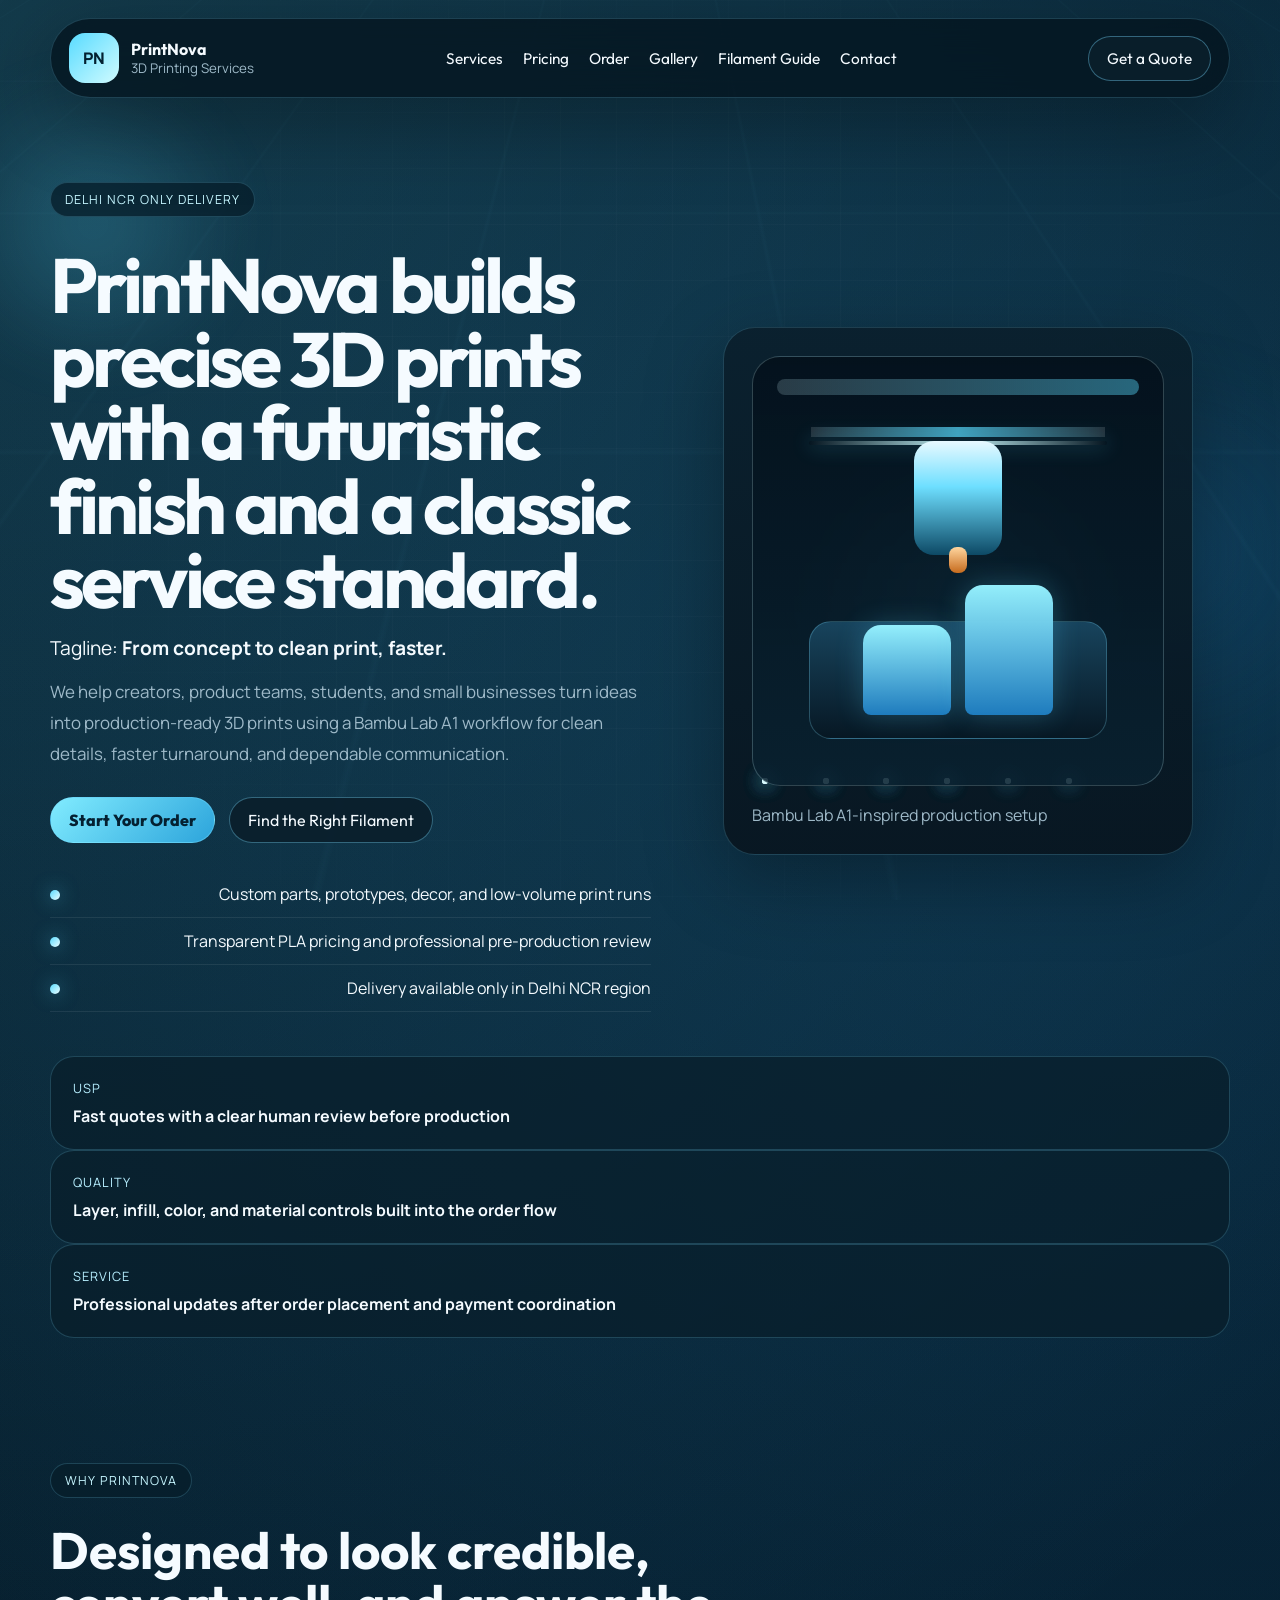
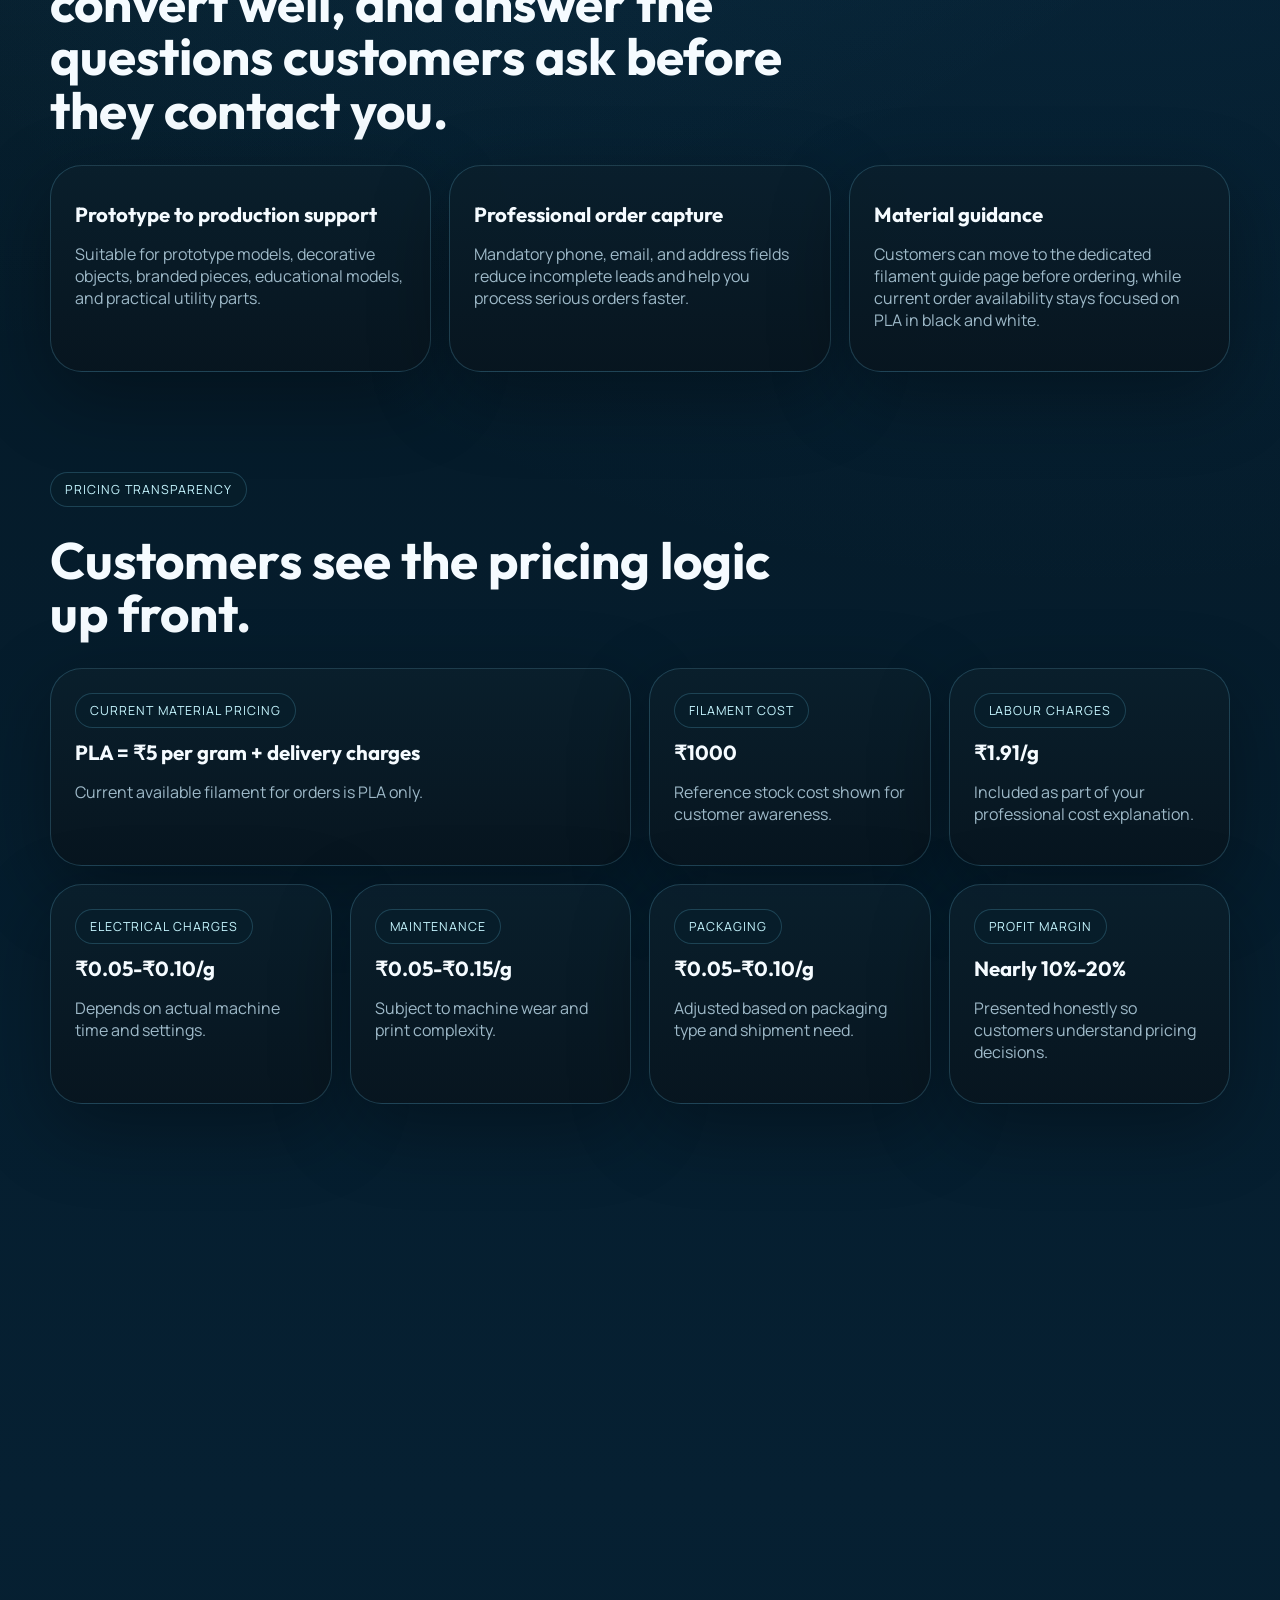
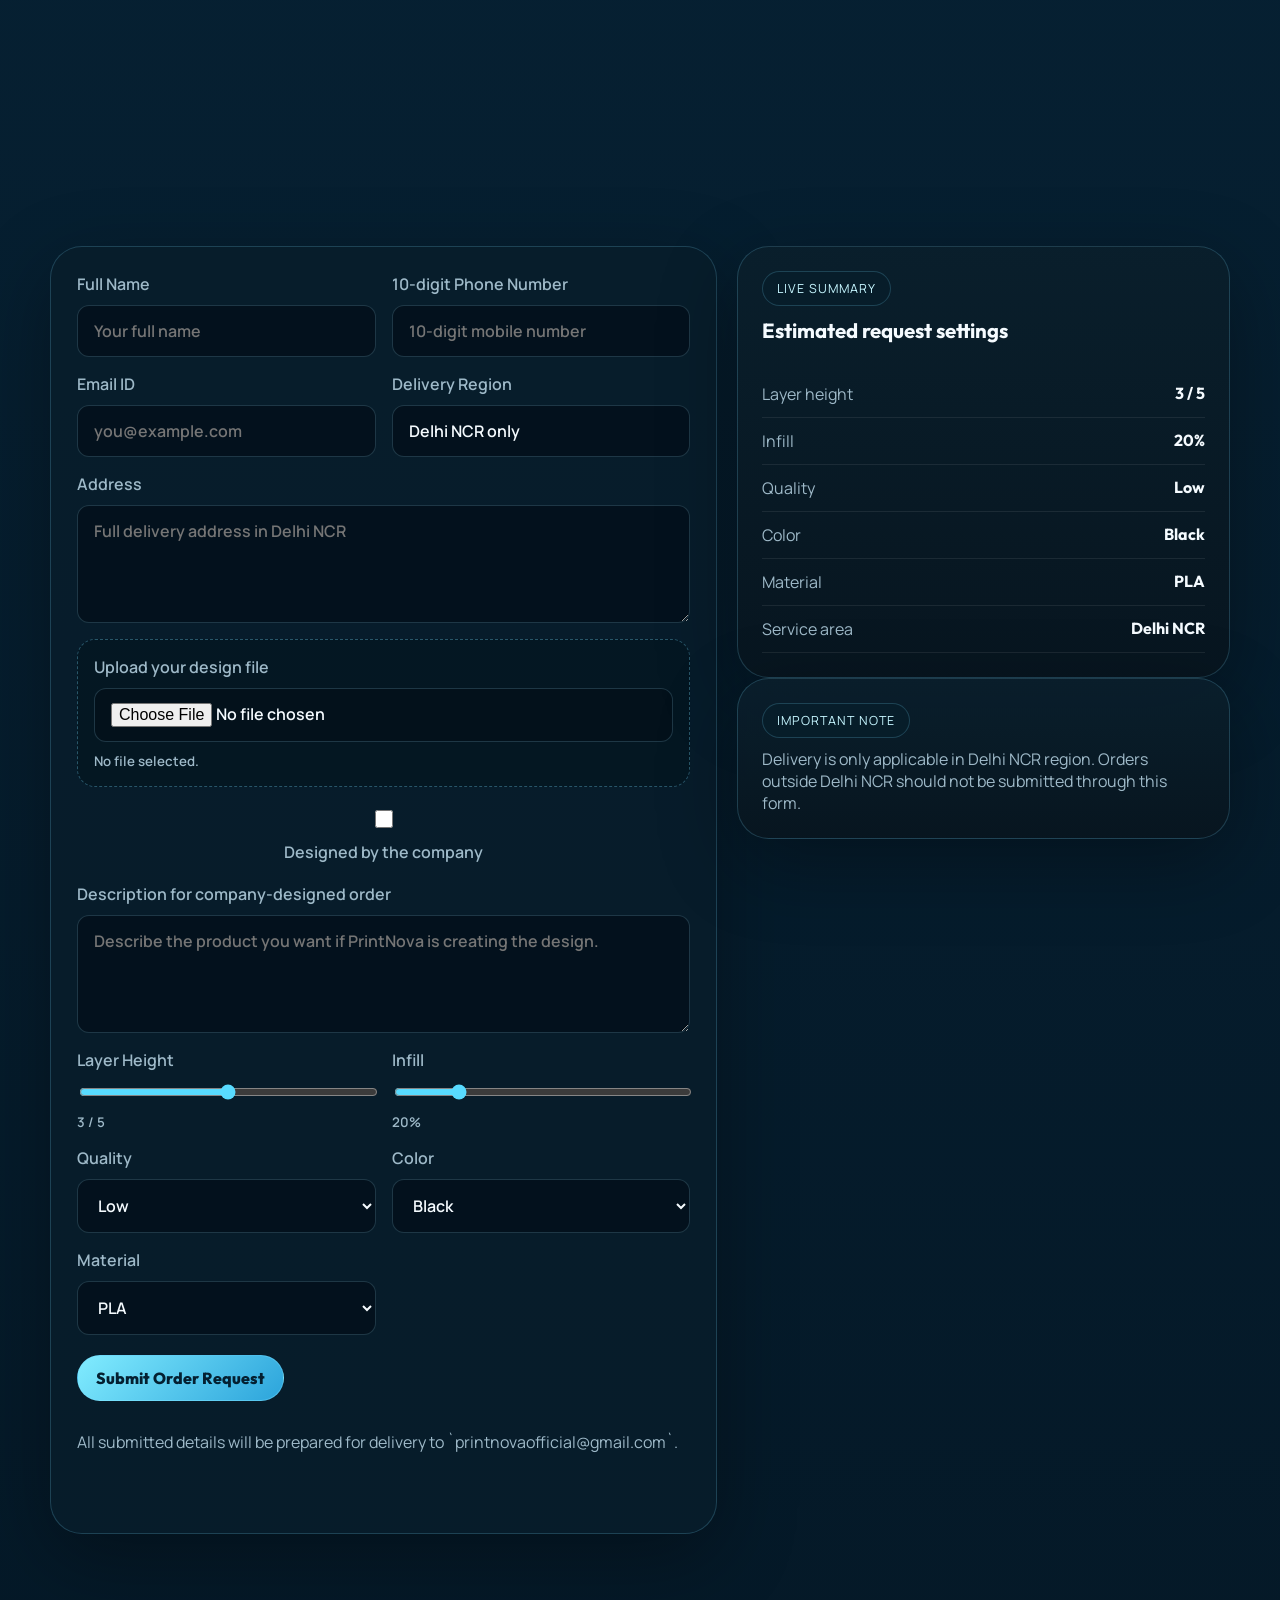
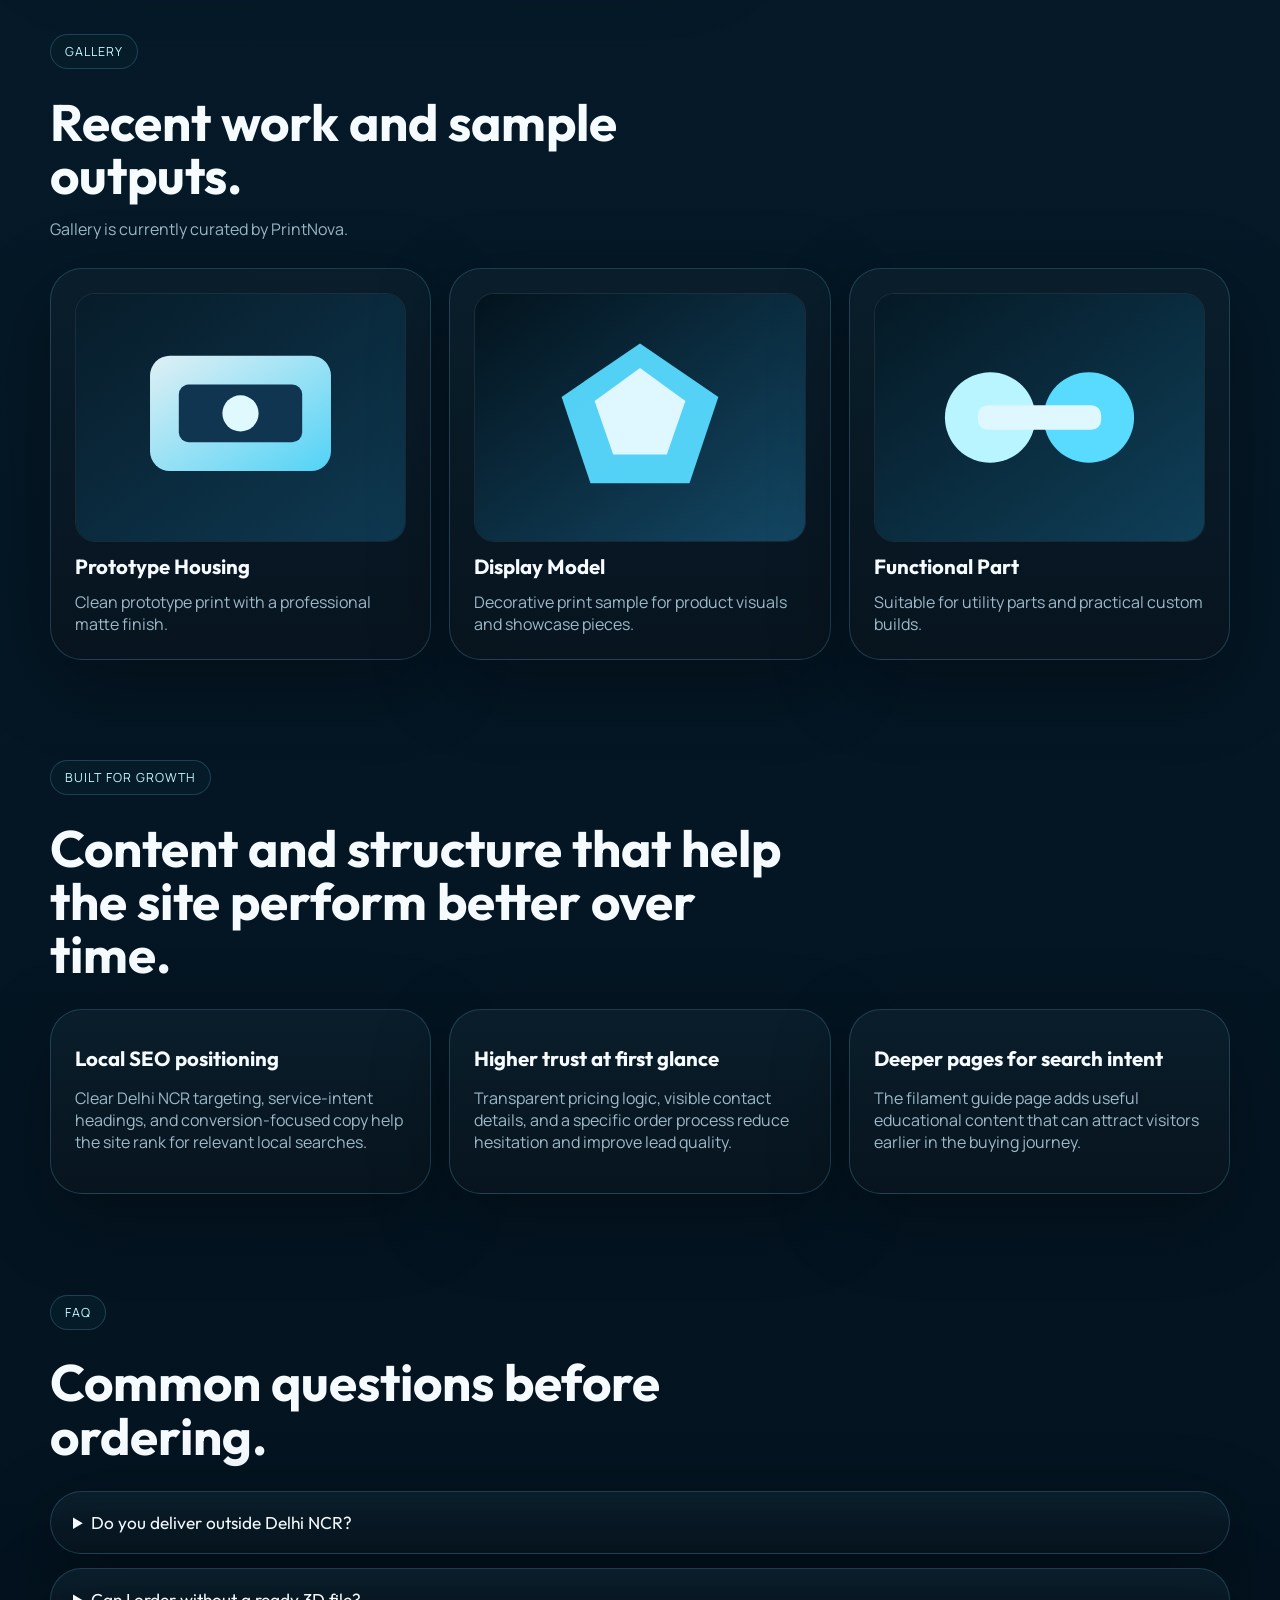
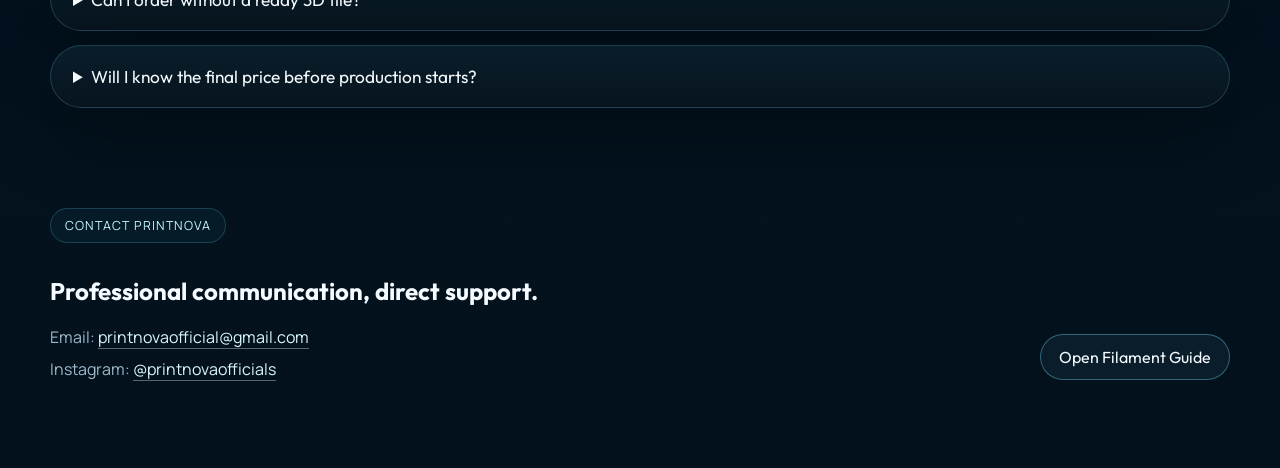
==== commit 456c9b81: "Add files via upload" ====
--- a/index.html
+++ b/index.html
@@ -28,6 +28,11 @@
     <link rel="stylesheet" href="./styles.css" />
   </head>
   <body>
+    <div class="motion-layer" aria-hidden="true">
+      <span class="motion-orb orb-a"></span>
+      <span class="motion-orb orb-b"></span>
+      <span class="motion-grid"></span>
+    </div>
     <div class="page-shell">
       <header class="site-header">
         <a class="brand" href="#top" aria-label="PrintNova home">
@@ -76,9 +81,11 @@
           <div class="hero-visual" aria-hidden="true">
             <div class="printer-card">
               <div class="printer-glow"></div>
+              <div class="printer-particles" id="printer-particles"></div>
               <div class="printer-frame">
                 <div class="printer-topbar"></div>
                 <div class="printer-gantry"></div>
+                <div class="scanner-line"></div>
                 <div class="printer-bed"></div>
                 <div class="printer-head">
                   <div class="printer-nozzle"></div>
@@ -122,7 +129,7 @@
             </article>
             <article class="info-card">
               <h3>Material guidance</h3>
-              <p>Customers can move to the dedicated filament guide page before ordering, which lowers friction and improves decision-making.</p>
+              <p>Customers can move to the dedicated filament guide page before ordering, while current order availability stays focused on PLA in black and white.</p>
             </article>
           </div>
         </section>
@@ -136,7 +143,7 @@
             <article class="pricing-card pricing-feature">
               <span class="pricing-label">Current material pricing</span>
               <h3>PLA = ₹5 per gram + delivery charges</h3>
-              <p>This is one of the “for now” values and can be updated from the admin panel later.</p>
+              <p>Current available filament for orders is PLA only.</p>
             </article>
             <article class="pricing-card">
               <span class="pricing-label">Filament cost</span>
@@ -305,7 +312,7 @@
                   <li><span>Layer height</span><strong id="summary-layer">3 / 5</strong></li>
                   <li><span>Infill</span><strong id="summary-infill">20%</strong></li>
                   <li><span>Quality</span><strong id="summary-quality">Low</strong></li>
-                  <li><span>Color</span><strong id="summary-color">Red</strong></li>
+                  <li><span>Color</span><strong id="summary-color">Black</strong></li>
                   <li><span>Material</span><strong id="summary-material">PLA</strong></li>
                   <li><span>Service area</span><strong>Delhi NCR</strong></li>
                 </ul>
@@ -335,7 +342,7 @@
           <div class="section-heading">
             <p class="eyebrow">Gallery</p>
             <h2>Recent work and sample outputs.</h2>
-            <p class="section-note">Gallery items can be uploaded from the admin page only.</p>
+            <p class="section-note">Gallery is currently curated by PrintNova.</p>
           </div>
           <div id="gallery-grid" class="gallery-grid"></div>
         </section>
@@ -400,7 +407,6 @@
         </div>
         <div class="footer-actions">
           <a class="button button-secondary" href="./filament.html">Open Filament Guide</a>
-          <a class="button button-secondary" href="./admin.html">Admin Updates</a>
         </div>
       </footer>
     </div>
--- a/styles.css
+++ b/styles.css
@@ -39,6 +39,11 @@
   min-height: 100vh;
 }
 
+body.has-motion,
+body {
+  overflow-x: hidden;
+}
+
 body::before {
   content: "";
   position: fixed;
@@ -69,9 +74,59 @@
 }
 
 .page-shell {
+  position: relative;
+  z-index: 1;
   width: min(calc(100% - 32px), var(--width));
   margin: 0 auto;
   padding: 18px 0 64px;
+}
+
+.motion-layer {
+  position: fixed;
+  inset: 0;
+  pointer-events: none;
+  overflow: hidden;
+}
+
+.motion-orb,
+.motion-grid {
+  position: absolute;
+}
+
+.motion-orb {
+  border-radius: 50%;
+  filter: blur(28px);
+  opacity: 0.5;
+  animation: orb-drift 18s ease-in-out infinite;
+}
+
+.orb-a {
+  top: 6%;
+  left: -6%;
+  width: 340px;
+  height: 340px;
+  background: radial-gradient(circle, rgba(88, 219, 255, 0.44), transparent 64%);
+}
+
+.orb-b {
+  right: -8%;
+  top: 38%;
+  width: 420px;
+  height: 420px;
+  background: radial-gradient(circle, rgba(31, 127, 195, 0.38), transparent 68%);
+  animation-delay: -8s;
+}
+
+.motion-grid {
+  inset: -15%;
+  background:
+    linear-gradient(rgba(88, 219, 255, 0.06) 1px, transparent 1px),
+    linear-gradient(90deg, rgba(88, 219, 255, 0.06) 1px, transparent 1px);
+  background-size: 110px 110px;
+  transform: perspective(900px) rotateX(75deg);
+  transform-origin: top;
+  opacity: 0.32;
+  animation: grid-slide 16s linear infinite;
 }
 
 .site-header {
@@ -158,12 +213,13 @@
   padding: 12px 18px;
   border-radius: 999px;
   border: 1px solid var(--line-strong);
-  transition: transform 180ms ease, border-color 180ms ease, background 180ms ease;
+  transition: transform 180ms ease, border-color 180ms ease, background 180ms ease, box-shadow 180ms ease;
 }
 
 .header-cta:hover,
 .button:hover {
   transform: translateY(-2px);
+  box-shadow: 0 16px 40px rgba(88, 219, 255, 0.18);
 }
 
 .button {
@@ -221,6 +277,7 @@
   font-size: clamp(3rem, 6vw, 5.5rem);
   line-height: 0.96;
   letter-spacing: -0.05em;
+  text-wrap: balance;
 }
 
 .hero-text {
@@ -274,6 +331,7 @@
 .hero-visual {
   display: flex;
   justify-content: center;
+  transition: transform 180ms ease-out;
 }
 
 .printer-card,
@@ -290,6 +348,8 @@
   border-radius: var(--radius-xl);
   background: linear-gradient(180deg, rgba(10, 31, 44, 0.92), rgba(8, 21, 31, 0.92));
   box-shadow: var(--shadow);
+  transition: transform 220ms ease, border-color 220ms ease, box-shadow 220ms ease;
+  transform-style: preserve-3d;
 }
 
 .printer-card {
@@ -297,6 +357,15 @@
   width: min(100%, 470px);
   padding: 28px;
   overflow: hidden;
+}
+
+.printer-card::after {
+  content: "";
+  position: absolute;
+  inset: 0;
+  background: linear-gradient(125deg, transparent 20%, rgba(255, 255, 255, 0.16) 40%, transparent 58%);
+  transform: translateX(-120%);
+  animation: glass-sweep 7s ease-in-out infinite;
 }
 
 .printer-card p {
@@ -312,11 +381,29 @@
   border-radius: 50%;
   background: radial-gradient(circle, rgba(88, 219, 255, 0.38), transparent 60%);
   filter: blur(16px);
+  animation: pulse-glow 4.4s ease-in-out infinite;
+}
+
+.printer-particles {
+  position: absolute;
+  inset: 0;
+  z-index: 1;
+}
+
+.particle {
+  position: absolute;
+  bottom: 70px;
+  width: 6px;
+  height: 6px;
+  border-radius: 50%;
+  background: rgba(219, 251, 255, 0.95);
+  box-shadow: 0 0 18px rgba(88, 219, 255, 0.9);
+  animation: particle-rise linear infinite;
 }
 
 .printer-frame {
   position: relative;
-  z-index: 1;
+  z-index: 2;
   height: 430px;
   border: 1px solid rgba(204, 249, 255, 0.22);
   border-radius: 28px;
@@ -326,6 +413,7 @@
 
 .printer-topbar,
 .printer-gantry,
+.scanner-line,
 .printer-bed,
 .printer-head,
 .printer-build {
@@ -347,6 +435,17 @@
   right: 58px;
   height: 10px;
   background: linear-gradient(90deg, rgba(255, 255, 255, 0.12), rgba(88, 219, 255, 0.7), rgba(255, 255, 255, 0.12));
+}
+
+.scanner-line {
+  top: 84px;
+  left: 56px;
+  right: 56px;
+  height: 4px;
+  border-radius: 999px;
+  background: linear-gradient(90deg, transparent, rgba(202, 251, 255, 0.96), transparent);
+  box-shadow: 0 0 20px rgba(88, 219, 255, 0.48);
+  animation: scan-line 3.4s ease-in-out infinite;
 }
 
 .printer-bed {
@@ -392,11 +491,13 @@
 .build-left {
   left: 110px;
   height: 90px;
+  animation: build-grow-left 4.6s ease-in-out infinite;
 }
 
 .build-right {
   right: 110px;
   height: 130px;
+  animation: build-grow-right 5.4s ease-in-out infinite;
 }
 
 @keyframes print-head {
@@ -406,6 +507,93 @@
   }
   50% {
     transform: translateX(112px);
+  }
+}
+
+@keyframes scan-line {
+  0%,
+  100% {
+    transform: translateY(0);
+    opacity: 0.35;
+  }
+  50% {
+    transform: translateY(236px);
+    opacity: 1;
+  }
+}
+
+@keyframes pulse-glow {
+  0%,
+  100% {
+    transform: scale(0.94);
+    opacity: 0.48;
+  }
+  50% {
+    transform: scale(1.08);
+    opacity: 0.86;
+  }
+}
+
+@keyframes glass-sweep {
+  0%,
+  100% {
+    transform: translateX(-120%);
+  }
+  55% {
+    transform: translateX(140%);
+  }
+}
+
+@keyframes particle-rise {
+  0% {
+    transform: translate3d(0, 0, 0) scale(0.8);
+    opacity: 0;
+  }
+  15% {
+    opacity: 1;
+  }
+  100% {
+    transform: translate3d(18px, -220px, 0) scale(0.2);
+    opacity: 0;
+  }
+}
+
+@keyframes build-grow-left {
+  0%,
+  100% {
+    height: 82px;
+  }
+  50% {
+    height: 106px;
+  }
+}
+
+@keyframes build-grow-right {
+  0%,
+  100% {
+    height: 122px;
+  }
+  50% {
+    height: 146px;
+  }
+}
+
+@keyframes orb-drift {
+  0%,
+  100% {
+    transform: translate3d(0, 0, 0) scale(1);
+  }
+  50% {
+    transform: translate3d(48px, 24px, 0) scale(1.08);
+  }
+}
+
+@keyframes grid-slide {
+  from {
+    transform: perspective(900px) rotateX(75deg) translateY(0);
+  }
+  to {
+    transform: perspective(900px) rotateX(75deg) translateY(70px);
   }
 }
 
@@ -450,6 +638,7 @@
 }
 
 .section-heading h2,
+.page-title,
 .admin-title {
   margin: 14px 0 10px;
   font-size: clamp(2rem, 4vw, 3.2rem);
@@ -649,6 +838,17 @@
   line-height: 1.7;
 }
 
+.reveal {
+  opacity: 0;
+  transform: translate3d(0, 44px, 0) scale(0.985);
+  transition: opacity 700ms ease, transform 900ms cubic-bezier(0.2, 0.8, 0.2, 1);
+}
+
+.reveal.is-visible {
+  opacity: 1;
+  transform: translate3d(0, 0, 0) scale(1);
+}
+
 .site-footer {
   display: flex;
   align-items: flex-end;
